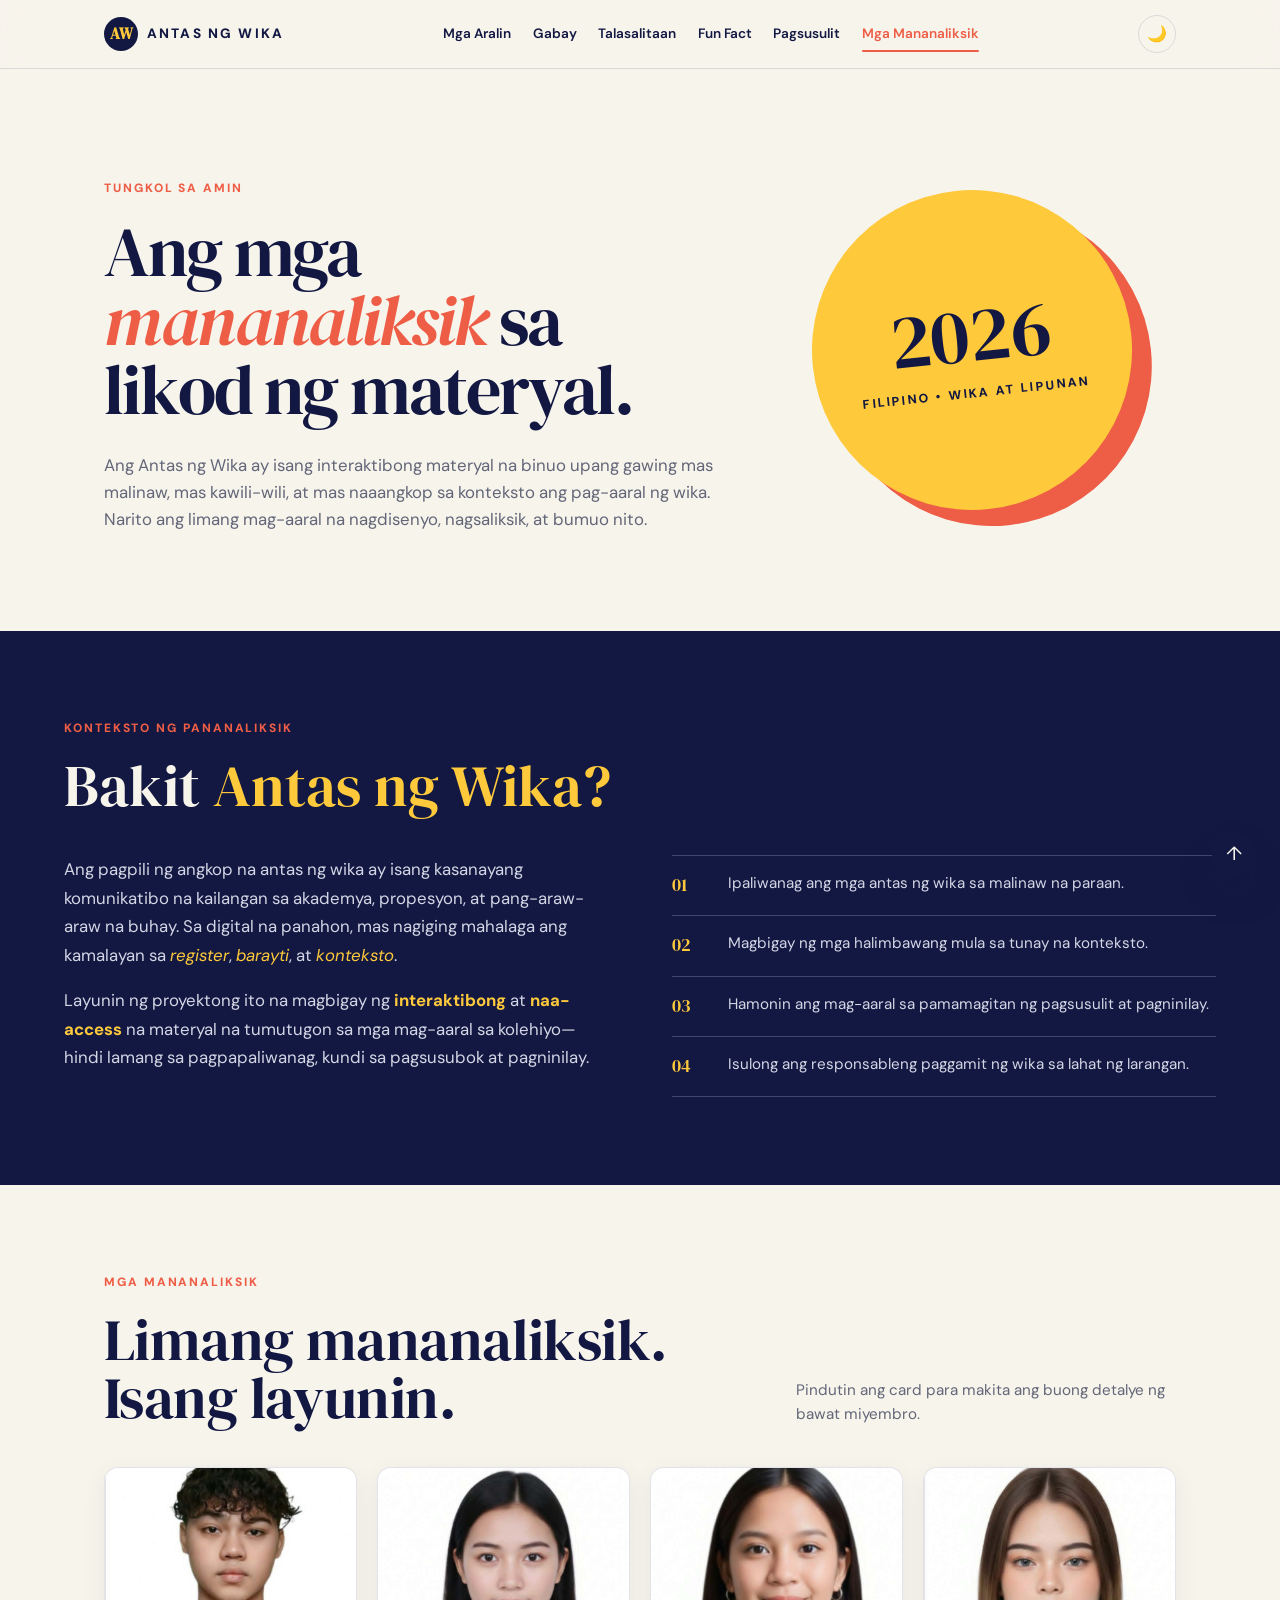
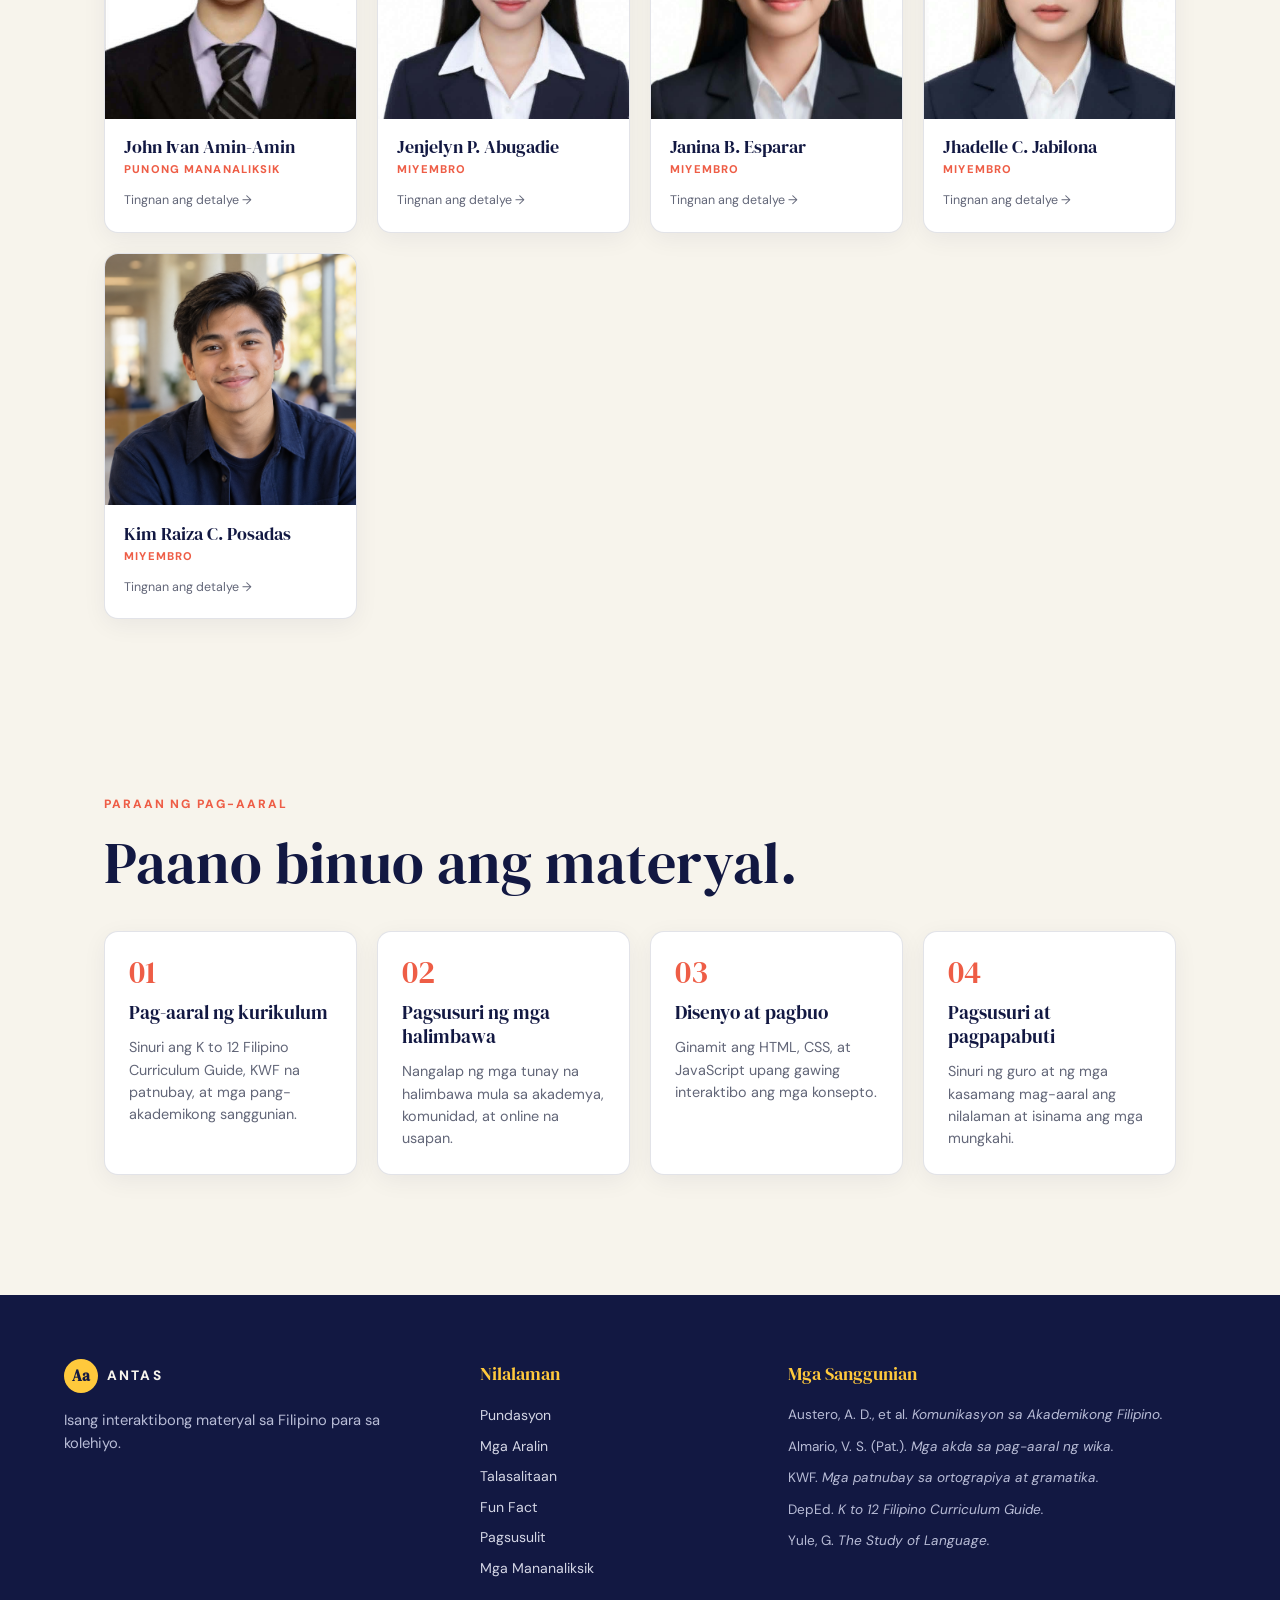
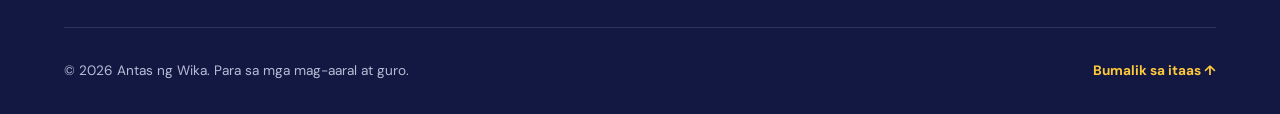
==== about.html @ 582d92bb "Final: all changes v3" ====
<!doctype html>
<html lang="fil">
<head>
  <meta charset="utf-8">
  <meta name="viewport" content="width=device-width,initial-scale=1">
  <meta name="description" content="Tungkol sa mga mananaliksik ng Antas ng Wika.">
  <meta name="theme-color" content="#121842">
  <title>Tungkol sa Amin — Antas ng Wika</title>
  <link rel="icon" type="image/svg+xml" href="data:image/svg+xml,%3Csvg xmlns='http://www.w3.org/2000/svg' viewBox='0 0 64 64'%3E%3Crect width='64' height='64' rx='15' fill='%23121842'/%3E%3Cpath d='M15 19h34v22H31l-10 8v-8h-6z' fill='%23ffc93c'/%3E%3C/svg%3E">
  <link rel="preconnect" href="https://fonts.googleapis.com">
  <link rel="preconnect" href="https://fonts.gstatic.com" crossorigin>
  <link href="https://fonts.googleapis.com/css2?family=DM+Sans:wght@400;500;600;700&family=DM+Serif+Display&display=swap" rel="stylesheet">
  <meta name="viewport" content="width=device-width, initial-scale=1, maximum-scale=5, user-scalable=yes">
  <link rel="stylesheet" href="styles.css">
</head>
<body>
  <a class="skip-link" href="#about-hero">Lumaktaw sa nilalaman</a>
  <div class="reading-progress" aria-hidden="true"><span id="readingBar"></span></div>

  <header class="nav-wrap" id="navWrap">
    <nav class="nav" aria-label="Pangunahing nabigasyon">
      <a class="brand" href="index.html"><span class="brand-mark">AW</span><span>ANTAS NG WIKA</span></a>
      <div class="nav-links" id="navLinks">
        <a href="index.html#aralin">Mga Aralin</a>
        <a href="index.html#gabay">Gabay</a>
        <a href="index.html#talasalitaan">Talasalitaan</a>
        <a href="index.html#funfact">Fun Fact</a>
        <a href="index.html#pagsusulit">Pagsusulit</a>
        <a href="about.html" class="active" aria-current="page">Mga Mananaliksik</a>
      </div>
      <div class="nav-tools">
        <button class="icon-btn" id="themeToggle" aria-label="Palitan ang tema" title="Palitan ang tema">
          <span class="theme-icon">🌙</span>
        </button>
        <button class="menu" id="menuBtn" aria-label="Buksan ang menu" aria-expanded="false">☰</button>
      </div>
    </nav>
  </header>

  <main id="main">
    <section id="about-hero" class="about-hero section-pad">
      <div class="about-hero-copy">
        <p class="eyebrow">TUNGKOL SA AMIN</p>
        <h1>Ang mga <em>mananaliksik</em> sa likod ng materyal.</h1>
        <p class="lede">Ang Antas ng Wika ay isang interaktibong materyal na binuo upang gawing mas malinaw, mas kawili-wili, at mas naaangkop sa konteksto ang pag-aaral ng wika. Narito ang limang mag-aaral na nagdisenyo, nagsaliksik, at bumuo nito.</p>
      </div>
      <div class="about-hero-art" aria-hidden="true">
        <div class="about-badge">
          <span class="about-badge-no">2026</span>
          <span class="about-badge-label">Filipino • Wika at Lipunan</span>
        </div>
      </div>
    </section>

    <section class="about-context section-pad">
      <div class="section-kicker">KONTEKSTO NG PANANALIKSIK</div>
      <h2>Bakit <span>Antas ng Wika?</span></h2>
      <div class="about-context-grid">
        <div>
          <p>Ang pagpili ng angkop na antas ng wika ay isang kasanayang komunikatibo na kailangan sa akademya, propesyon, at pang-araw-araw na buhay. Sa digital na panahon, mas nagiging mahalaga ang kamalayan sa <em>register</em>, <em>barayti</em>, at <em>konteksto</em>.</p>
          <p>Layunin ng proyektong ito na magbigay ng <strong>interaktibong</strong> at <strong>naa-access</strong> na materyal na tumutugon sa mga mag-aaral sa kolehiyo—hindi lamang sa pagpapaliwanag, kundi sa pagsusubok at pagninilay.</p>
        </div>
        <ul class="about-goals">
          <li><b>01</b><span>Ipaliwanag ang mga antas ng wika sa malinaw na paraan.</span></li>
          <li><b>02</b><span>Magbigay ng mga halimbawang mula sa tunay na konteksto.</span></li>
          <li><b>03</b><span>Hamonin ang mag-aaral sa pamamagitan ng pagsusulit at pagninilay.</span></li>
          <li><b>04</b><span>Isulong ang responsableng paggamit ng wika sa lahat ng larangan.</span></li>
        </ul>
      </div>
    </section>

    <section class="researchers section-pad">
        <div class="section-head">
            <div>
            <div class="section-kicker">Mga mananaliksik</div>
            <h2>Limang mananaliksik. Isang layunin.</h2>
            </div>
            <p>Pindutin ang card para makita ang buong detalye ng bawat miyembro.</p>
        </div>

        <div class="researcher-grid" id="researcherGrid">
            <!-- 1 Jhon Ivan -->
            <button class="researcher-card" data-member="m1" style="--av:#ffc93c">
            <span class="researcher-photo"><img src="assets/Ivan.jpeg" alt="Litrato ni John Ivan Amin-Amin" loading="lazy"></span>
            <span class="researcher-info">
                <strong>John Ivan Amin-Amin</strong>
                <em>Punong Mananaliksik</em>
                <span class="researcher-hint">Tingnan ang detalye →</span>
            </span>
            </button>

            <!-- 2 Jenjelyn -->
            <button class="researcher-card" data-member="m2" style="--av:#51c7b8">
            <span class="researcher-photo"><img src="assets/Abugadie.jpeg" alt="Litrato ni Jenjelyn P. Abugadie" loading="lazy"></span>
            <span class="researcher-info">
                <strong>Jenjelyn P. Abugadie</strong>
                <em>Miyembro</em>
                <span class="researcher-hint">Tingnan ang detalye →</span>
            </span>
            </button>

            <!-- 3 Janina -->
            <button class="researcher-card" data-member="m3" style="--av:#ee5d46">
            <span class="researcher-photo"><img src="assets/Esparar.jpeg" alt="Litrato ni Janina B. Esparar" loading="lazy"></span>
            <span class="researcher-info">
                <strong>Janina B. Esparar</strong>
                <em>Miyembro</em>
                <span class="researcher-hint">Tingnan ang detalye →</span>
            </span>
            </button>

            <!-- 4 Jhadelle -->
            <button class="researcher-card" data-member="m4" style="--av:#3678e5">
            <span class="researcher-photo"><img src="assets/Jabilona.jpeg" alt="Litrato ni Jhadelle C. Jabilona" loading="lazy"></span>
            <span class="researcher-info">
                <strong>Jhadelle C. Jabilona</strong>
                <em>Miyembro</em>
                <span class="researcher-hint">Tingnan ang detalye →</span>
            </span>
            </button>

            <!-- 5 Kim Raiza -->
            <button class="researcher-card" data-member="m5" style="--av:#8b5cf6">
            <span class="researcher-photo"><img src="assets/picture.png" alt="Litrato ni Kim Raiza C. Posadas" loading="lazy"></span>
            <span class="researcher-info">
                <strong>Kim Raiza C. Posadas</strong>
                <em>Miyembro</em>
                <span class="researcher-hint">Tingnan ang detalye →</span>
            </span>
            </button>
        </div>
        </section>

    <section class="method section-pad">
      <div class="section-kicker">PARAAN NG PAG-AARAL</div>
      <h2>Paano binuo ang materyal.</h2>
      <div class="method-grid">
        <div class="method-card">
          <span class="method-no">01</span>
          <h3>Pag-aaral ng kurikulum</h3>
          <p>Sinuri ang K to 12 Filipino Curriculum Guide, KWF na patnubay, at mga pang-akademikong sanggunian.</p>
        </div>
        <div class="method-card">
          <span class="method-no">02</span>
          <h3>Pagsusuri ng mga halimbawa</h3>
          <p>Nangalap ng mga tunay na halimbawa mula sa akademya, komunidad, at online na usapan.</p>
        </div>
        <div class="method-card">
          <span class="method-no">03</span>
          <h3>Disenyo at pagbuo</h3>
          <p>Ginamit ang HTML, CSS, at JavaScript upang gawing interaktibo ang mga konsepto.</p>
        </div>
        <div class="method-card">
          <span class="method-no">04</span>
          <h3>Pagsusuri at pagpapabuti</h3>
          <p>Sinuri ng guro at ng mga kasamang mag-aaral ang nilalaman at isinama ang mga mungkahi.</p>
        </div>
      </div>
    </section>
  </main>

  <footer class="site-footer">
    <div class="footer-top">
      <div class="footer-brand">
        <a class="brand" href="index.html"><span class="brand-mark">Aa</span><span>ANTAS</span></a>
        <p>Isang interaktibong materyal sa Filipino para sa kolehiyo.</p>
      </div>
      <nav class="footer-nav" aria-label="Footer navigation">
        <div>
          <h4>Nilalaman</h4>
          <ul>
            <li><a href="index.html#gabay">Pundasyon</a></li>
            <li><a href="index.html#aralin">Mga Aralin</a></li>
            <li><a href="index.html#talasalitaan">Talasalitaan</a></li>
            <li><a href="index.html#funfact">Fun Fact</a></li>
            <li><a href="index.html#pagsusulit">Pagsusulit</a></li>
            <li><a href="about.html">Mga Mananaliksik</a></li>
          </ul>
        </div>
        <div>
          <h4>Mga Sanggunian</h4>
          <ul class="refs">
            <li>Austero, A. D., et al. <em>Komunikasyon sa Akademikong Filipino.</em></li>
            <li>Almario, V. S. (Pat.). <em>Mga akda sa pag-aaral ng wika.</em></li>
            <li>KWF. <em>Mga patnubay sa ortograpiya at gramatika.</em></li>
            <li>DepEd. <em>K to 12 Filipino Curriculum Guide.</em></li>
            <li>Yule, G. <em>The Study of Language.</em></li>
          </ul>
        </div>
      </nav>
    </div>
    <div class="footer-bottom">
      <p>© <span id="year"></span> Antas ng Wika. Para sa mga mag-aaral at guro.</p>
      <a href="#about-hero" class="back-top">Bumalik sa itaas ↑</a>
    </div>
  </footer>

  <button id="backTop" class="back-top-btn" aria-label="Bumalik sa itaas" title="Bumalik sa itaas" hidden>↑</button>

  <dialog id="memberDialog" aria-labelledby="memberName">
    <button class="dialog-close" aria-label="Isara">×</button>
    <div id="memberContent"></div>
  </dialog>

  <script src="script.js"></script>
</body>
</html>
---- styles.css ----
/* =========================================================
   ANTAS NG WIKA — Styles
   ========================================================= */

:root {
  --ink: #121842;
  --paper: #f7f4ec;
  --coral: #ee5d46;
  --yellow: #ffc93c;
  --teal: #51c7b8;
  --blue: #3678e5;
  --purple: #8b5cf6;
  --pink: #ec4899;
  --white: #fff;
  --muted: #626678;
  --card: #ffffff;
  --border: rgba(18, 24, 66, .12);
  --shadow: 0 6px 24px rgba(18, 24, 66, .06);
  --shadow-lg: 0 20px 40px rgba(18, 24, 66, .12);
  --radius: 14px;
  --radius-sm: 8px;
  --maxw: 1200px;
  --nav-h: 68px;
}

body.dark {
  --ink: #f7f4ec;
  --paper: #0f1230;
  --muted: #a8acc4;
  --card: #1a1f44;
  --border: rgba(247, 244, 236, .14);
  --shadow: 0 6px 24px rgba(0, 0, 0, .4);
  --shadow-lg: 0 20px 40px rgba(0, 0, 0, .5);
}
body.dark .nav-wrap { background: rgba(15, 18, 48, .85); }
body.dark .concept { background: #05072a; }
body.dark .quiz-section { background: #b9452e; }
body.dark .example { background: #232a5c; color: #f0f0f5; }
body.dark .scenario { background: #1c3a37; color: #7fded0; }
body.dark .answer.correct { background: #1c4a3a; border-color: #2e9c74; color: #b8f0d6; }
body.dark .answer.wrong { background: #4a1c1c; border-color: #b94040; color: #ffc9c9; }

* { box-sizing: border-box; }
html { scroll-behavior: smooth; scroll-padding-top: calc(var(--nav-h) + 20px); }
body {
  margin: 0;
  background: var(--paper);
  color: var(--ink);
  font-family: "DM Sans", system-ui, sans-serif;
  font-size: 16px;
  line-height: 1.6;
  transition: background .3s, color .3s;
  -webkit-font-smoothing: antialiased;
  overflow-x: hidden;
}
a { color: inherit; text-decoration: none; }
button { font: inherit; cursor: pointer; }
img { max-width: 100%; display: block; }

.skip-link {
  position: absolute; left: -9999px; top: 0;
  background: var(--ink); color: var(--paper);
  padding: .75rem 1rem; z-index: 200;
  border-radius: 0 0 8px 0;
}
.skip-link:focus { left: 0; }

.section-pad {
  padding: 5.5rem max(5vw, 1.25rem);
  max-width: var(--maxw);
  margin: 0 auto;
  width: 100%;
}

/* ============ READING PROGRESS ============ */
.reading-progress {
  position: fixed; top: 0; left: 0; right: 0;
  height: 3px; z-index: 100;
  background: transparent;
  pointer-events: none;
}
.reading-progress span {
  display: block; height: 100%; width: 0%;
  background: linear-gradient(90deg, var(--coral), var(--yellow), var(--teal));
  transition: width .1s linear;
}

/* ============ NAV ============ */
.nav-wrap {
  position: sticky; top: 0; z-index: 90;
  background: rgba(247, 244, 236, .92);
  backdrop-filter: blur(16px);
  -webkit-backdrop-filter: blur(16px);
  border-bottom: 1px solid var(--border);
  transition: transform .3s ease;
}
.nav-wrap.nav-hidden { transform: translateY(-100%); }
.nav {
  height: var(--nav-h); max-width: var(--maxw); margin: 0 auto;
  display: flex; align-items: center; justify-content: space-between;
  padding: 0 max(5vw, 1.25rem);
  gap: 1rem;
}
.brand {
  display: inline-flex; align-items: center; gap: .55rem;
  font-weight: 800; letter-spacing: .16em; font-size: .85rem;
  flex-shrink: 0;
}
.brand-mark {
  display: grid; place-items: center; width: 34px; height: 34px;
  background: var(--ink); color: var(--yellow); border-radius: 50%;
  font-family: "DM Serif Display", serif; letter-spacing: 0; font-size: .95rem;
}
.nav-links {
  display: flex; align-items: center; gap: 1.35rem;
  font-weight: 600; font-size: .85rem;
}
.nav-links a {
  position: relative; padding: .35rem 0;
  transition: color .2s;
}
.nav-links a:hover { color: var(--coral); }
.nav-links a.active { color: var(--coral); }
.nav-links a.active::after {
  content: ""; position: absolute; left: 0; right: 0; bottom: -2px;
  height: 2px; background: var(--coral); border-radius: 2px;
}
.nav-tools { display: flex; align-items: center; gap: .5rem; flex-shrink: 0; }
.icon-btn {
  border: 1px solid var(--border); background: transparent; color: var(--ink);
  width: 38px; height: 38px; border-radius: 50%;
  display: grid; place-items: center; font-size: 1rem;
  transition: background .2s, color .2s, transform .2s;
}
.icon-btn:hover { background: var(--ink); color: var(--paper); transform: scale(1.05); }
.menu {
  display: none; border: 0; background: none;
  font-size: 1.4rem; color: var(--ink); padding: .3rem;
}

/* ============ HERO ============ */
.hero {
  min-height: calc(100vh - var(--nav-h));
  display: grid;
  grid-template-columns: minmax(0, 1.05fr) minmax(0, .95fr);
  align-items: center;
  gap: 4vw;
  overflow: hidden;
}
.hero-copy { max-width: 640px; }
.eyebrow, .section-kicker {
  font-size: .75rem; letter-spacing: .16em; font-weight: 800;
  color: var(--coral); margin-bottom: 1.2rem;
  text-transform: uppercase;
}
.hero h1, .concept h2, .section-head h2, .compare h2,
.quiz-intro h2, .glossary h2, .funfact h2 {
  font-family: "DM Serif Display", serif;
  font-weight: 400; line-height: 1; margin: 0;
  letter-spacing: -.01em;
}
.hero h1 { font-size: clamp(2.4rem, 5.5vw, 5rem); letter-spacing: -.035em; line-height: 1.02; }
.hero h1 em { color: var(--coral); font-weight: 400; font-style: italic; }
.lede {
  max-width: 560px; font-size: 1.05rem;
  color: var(--muted); margin: 1.75rem 0;
}
.hero-actions {
  display: flex; align-items: center; gap: 1.5rem;
  flex-wrap: wrap;
}
.button {
  border: 0; border-radius: 100px;
  padding: .9rem 1.25rem;
  font-weight: 700; font-size: .95rem;
  display: inline-flex; align-items: center; gap: .75rem;
  transition: background .2s, color .2s, transform .2s;
  white-space: nowrap;
}
.button.primary { background: var(--ink); color: var(--paper); }
.button.primary:hover { background: var(--coral); color: #fff; }
.button.ghost {
  background: transparent; color: var(--ink);
  border: 1.5px solid var(--ink);
}
.button.ghost:hover { background: var(--ink); color: var(--paper); }
.text-link {
  font-weight: 700; font-size: .95rem;
  border-bottom: 1px solid transparent;
  transition: border-color .2s, color .2s;
}
.text-link:hover { color: var(--coral); border-bottom-color: var(--coral); }
.text-link.small { font-size: .85rem; }
.hero-meta {
  display: flex; gap: 1.75rem; margin-top: 2rem;
  color: var(--muted); font-size: .85rem; flex-wrap: wrap;
}
.hero-meta b { color: var(--ink); font-family: "DM Serif Display", serif; font-size: 1.1rem; margin-right: .3rem; }

.hero-art { min-height: 480px; position: relative; }
.sun {
  position: absolute; inset: 15% 10% 10% 15%;
  background: var(--yellow); border-radius: 50%;
  display: grid; place-content: center; text-align: center;
  font-family: "DM Serif Display", serif;
  font-size: clamp(1.8rem, 4.5vw, 4.5rem);
  transform: rotate(-7deg);
  box-shadow: 26px 26px 0 var(--coral);
  line-height: .85;
  color: #121842;
}
.sun span {
  font-family: "DM Sans", sans-serif;
  font-size: .7rem; text-transform: uppercase;
  letter-spacing: .18em; margin-top: 1rem;
  color: #121842;
}
.orbit {
  position: absolute; z-index: 2;
  background: #fff; color: #121842;
  border: 2px solid #121842; border-radius: 100px;
  padding: .85rem 1.2rem;
  font-weight: 700; font-size: .85rem;
  box-shadow: 6px 6px 0 #121842;
  white-space: nowrap;
}
.orbit-one { right: 3%; top: 5%; transform: rotate(8deg); }
.orbit-two { left: 1%; bottom: 8%; transform: rotate(-8deg); background: var(--teal); }
.orbit-three { right: 0; bottom: 22%; }

/* ============ CONCEPT ============ */
.concept {
  background: var(--ink); color: var(--paper);
  max-width: none;
  padding-left: max(5vw, 1.25rem);
  padding-right: max(5vw, 1.25rem);
}
.concept .section-kicker { color: var(--coral); }
.concept-grid {
  display: grid;
  grid-template-columns: minmax(0, 1fr) minmax(0, 1fr);
  gap: 5vw;
  align-items: start;
}
.concept h2 { font-size: clamp(2.2rem, 4.5vw, 4.6rem); }
.concept h2 span { color: var(--yellow); }
.concept-grid > div > p {
  font-size: 1.05rem; color: #d4d6e5;
  margin-top: 0; margin-bottom: 2rem;
}
.context-strip {
  display: grid; grid-template-columns: repeat(4, 1fr);
  border-top: 1px solid #40466c; border-bottom: 1px solid #40466c;
}
.context-strip span {
  padding: 1rem .6rem;
  border-right: 1px solid #40466c;
  font-size: .85rem;
  display: flex; flex-direction: column; gap: .25rem;
}
.context-strip span:last-child { border-right: 0; }
.context-strip b { color: var(--yellow); font-size: .7rem; font-weight: 800; }

/* ============ SECTION HEAD ============ */
.section-head {
  display: flex;
  justify-content: space-between;
  align-items: flex-end;
  gap: 2.5rem;
  margin-bottom: 2.5rem;
  flex-wrap: wrap;
}
.section-head > div { max-width: 640px; }
.section-head h2, .compare h2, .glossary h2, .funfact h2 {
  font-size: clamp(2rem, 4.5vw, 4rem);
}
.section-head > p {
  max-width: 380px;
  color: var(--muted);
  margin: 0;
  font-size: .95rem;
}

/* ============ LESSONS ============ */
.lesson-grid {
  display: grid;
  grid-template-columns: repeat(auto-fit, minmax(200px, 1fr));
  gap: 1rem;
}
.lesson-grid-5 { grid-template-columns: repeat(auto-fit, minmax(200px, 1fr)); }
@media (min-width: 900px) {
  .lesson-grid-5 { grid-template-columns: repeat(3, 1fr); }
}
@media (min-width: 1200px) {
  .lesson-grid-5 { grid-template-columns: repeat(5, 1fr); }
}
.lesson-card {
  position: relative;
  aspect-ratio: 3 / 4;
  padding: 0; border: 0;
  overflow: hidden;
  text-align: left;
  color: #fff; background: var(--ink);
  cursor: pointer;
  border-radius: var(--radius);
  isolation: isolate;
  transition: transform .3s, box-shadow .3s;
}
.lesson-card:hover { transform: translateY(-4px); box-shadow: var(--shadow-lg); }
.lesson-card img {
  position: absolute; inset: 0;
  width: 100%; height: 100%;
  object-fit: cover;
  transition: transform .6s ease;
  z-index: 0;
}
.lesson-card::after {
  content: ""; position: absolute; inset: 0; z-index: 1;
  background: linear-gradient(to top, rgba(7,11,36,.94) 0%, rgba(7,11,36,.55) 45%, rgba(7,11,36,.15) 70%);
}
.lesson-card:hover img { transform: scale(1.05); }
.lesson-card:focus-visible {
  outline: 4px solid var(--accent);
  outline-offset: 3px;
}
.lesson-no, .open-icon, .lesson-copy { position: absolute; z-index: 2; }
.lesson-no {
  left: 1rem; top: 1rem;
  background: var(--accent); color: #121842;
  width: 36px; height: 36px;
  display: grid; place-items: center;
  border-radius: 50%;
  font-weight: 800; font-size: .85rem;
}
.open-icon {
  right: 1rem; top: 1rem;
  font-size: 1.4rem;
  transition: transform .3s;
}
.lesson-card:hover .open-icon { transform: translate(3px, -3px); }
.lesson-copy {
  left: 1rem; right: 1rem; bottom: 1rem;
  display: flex; flex-direction: column; gap: .3rem;
}
.lesson-copy small {
  color: var(--accent);
  letter-spacing: .15em; font-weight: 800;
  font-size: .65rem;
}
.lesson-copy strong {
  font-family: "DM Serif Display", serif;
  font-size: clamp(1.15rem, 1.6vw, 1.5rem);
  line-height: 1.1;
  font-weight: 400;
}
.lesson-copy > span { color: #dadddf; font-size: .8rem; line-height: 1.4; }

/* ============ TABLE ============ */
.compare .section-kicker { margin-bottom: 1rem; }
.compare h2 { max-width: 780px; margin-bottom: 2.5rem; }
.table-wrap {
  overflow-x: auto;
  border-radius: var(--radius-sm);
  background: var(--card);
  box-shadow: var(--shadow);
  -webkit-overflow-scrolling: touch;
}
table { width: 100%; border-collapse: collapse; min-width: 820px; }
th, td {
  text-align: left; padding: 1rem 1.15rem;
  border-bottom: 1px solid var(--border);
  vertical-align: top;
  font-size: .9rem;
}
th {
  font-size: .68rem; text-transform: uppercase;
  letter-spacing: .1em; color: var(--muted);
  background: rgba(18,24,66,.03);
  font-weight: 800;
}
body.dark th { background: rgba(255,255,255,.03); }
tr:last-child td { border-bottom: 0; }
td:first-child { font-weight: 700; white-space: nowrap; }
.dot {
  display: inline-block; width: 10px; height: 10px;
  border-radius: 50%; margin-right: .5rem;
  vertical-align: middle;
}
.yellow { background: var(--yellow); }
.gold   { background: #e4a629; }
.teal   { background: var(--teal); }
.coral  { background: var(--coral); }
.blue   { background: var(--blue); }
.purple { background: var(--purple); }
.pink   { background: var(--pink); }

/* =========================================================
   GLOSSARY — grid cards + modal
   ========================================================= */
.glossary-list {
  display: grid;
  grid-template-columns: repeat(auto-fill, minmax(220px, 1fr));
  gap: 1rem;
}
.glossary-card {
  background: var(--card);
  border: 1px solid var(--border);
  border-radius: var(--radius);
  padding: 1.2rem 1.3rem;
  box-shadow: var(--shadow);
  display: flex;
  flex-direction: column;
  gap: .35rem;
  text-align: left;
  cursor: pointer;
  transition: transform .25s, box-shadow .25s, border-color .25s;
  width: 100%;
  font: inherit;
  color: inherit;
  position: relative;
  overflow: hidden;
}
.glossary-card::before {
  content: "";
  position: absolute;
  left: 0; top: 0; bottom: 0;
  width: 4px;
  background: var(--coral);
}
.glossary-card:hover {
  transform: translateY(-3px);
  box-shadow: var(--shadow-lg);
  border-color: var(--coral);
}
.glossary-card:focus-visible {
  outline: 3px solid var(--coral);
  outline-offset: 3px;
}
.glossary-card-tag {
  font-size: .65rem;
  letter-spacing: .14em;
  font-weight: 800;
  color: var(--coral);
  text-transform: uppercase;
}
.glossary-card strong {
  font-family: "DM Serif Display", serif;
  font-weight: 400;
  font-size: 1.2rem;
  line-height: 1.15;
}
.glossary-card em {
  font-style: normal;
  font-size: .78rem;
  color: var(--muted);
  letter-spacing: .03em;
}
.glossary-card-hint {
  font-size: .78rem;
  color: var(--muted);
  margin-top: .5rem;
  transition: color .2s, transform .2s;
  display: inline-block;
}
.glossary-card:hover .glossary-card-hint {
  color: var(--coral);
  transform: translateX(4px);
}
.glossary-en {
  color: var(--muted);
  font-size: .95rem;
  margin: 0 0 1rem;
}

/* =========================================================
   CAROUSEL — FUN FACT
   ========================================================= */
.funfact { background: var(--paper); }
.funfact h2 { font-size: clamp(1.8rem, 4vw, 3.4rem); max-width: 780px; }
.funfact h2 span { color: var(--coral); }
.carousel {
  position: relative;
  margin-top: 1.5rem;
  overflow: hidden;
  border-radius: var(--radius);
}
.carousel:focus-visible {
  outline: 3px solid var(--coral);
  outline-offset: 8px;
  border-radius: var(--radius);
}
.carousel-track {
  display: flex;
  transition: transform .45s cubic-bezier(.4, 0, .2, 1);
  will-change: transform;
}
.carousel-slide {
  flex: 0 0 100%;
  min-width: 100%;
  background: var(--card);
  border: 1px solid var(--border);
  border-radius: var(--radius);
  padding: clamp(1.5rem, 4vw, 2.5rem);
  box-shadow: var(--shadow);
  display: flex;
  flex-direction: column;
  gap: .75rem;
  min-height: 260px;
  justify-content: flex-start;
}
.carousel-slide .funfact-no {
  font-family: "DM Serif Display", serif;
  font-size: 1.8rem;
  color: var(--coral);
  line-height: 1;
}
.carousel-slide h3 {
  font-family: "DM Serif Display", serif;
  font-weight: 400;
  font-size: clamp(1.15rem, 2.2vw, 1.6rem);
  line-height: 1.3;
  margin: 0;
  max-width: 780px;
}
.carousel-slide p {
  margin: 0;
  color: var(--muted);
  font-size: .98rem;
  line-height: 1.7;
  max-width: 780px;
}
.carousel-btn {
  position: absolute;
  top: 50%;
  transform: translateY(-50%);
  z-index: 3;
  width: 44px; height: 44px;
  border-radius: 50%;
  border: 1px solid var(--border);
  background: var(--card);
  color: var(--ink);
  font-size: 1.6rem;
  line-height: 1;
  display: grid; place-items: center;
  cursor: pointer;
  box-shadow: var(--shadow);
  transition: background .2s, color .2s, transform .2s, border-color .2s;
}
.carousel-btn:hover:not(:disabled) {
  background: var(--ink);
  color: var(--paper);
  border-color: var(--ink);
  transform: translateY(-50%) scale(1.06);
}
.carousel-btn:disabled { opacity: .35; cursor: not-allowed; }
.carousel-btn:focus-visible {
  outline: 3px solid var(--coral);
  outline-offset: 3px;
}
.carousel-prev { left: -8px; }
.carousel-next { right: -8px; }
.carousel-dots {
  display: flex;
  justify-content: center;
  gap: .5rem;
  margin-top: 1.5rem;
  flex-wrap: wrap;
}
.carousel-dot {
  width: 10px; height: 10px;
  border-radius: 50%;
  border: 0;
  background: var(--border);
  cursor: pointer;
  padding: 0;
  transition: background .2s, transform .2s;
}
.carousel-dot:hover { background: var(--muted); }
.carousel-dot.active {
  background: var(--coral);
  transform: scale(1.35);
}
.carousel-dot:focus-visible {
  outline: 3px solid var(--coral);
  outline-offset: 3px;
}
.funfact-bonus {
  margin-top: 2rem;
  background: var(--ink);
  color: var(--paper);
  padding: clamp(1.5rem, 4vw, 2.5rem);
  border-radius: var(--radius);
  box-shadow: 12px 12px 0 var(--coral);
}
body.dark .funfact-bonus { background: #05072a; }
.funfact-bonus-tag {
  display: inline-block;
  font-size: .72rem;
  letter-spacing: .14em;
  font-weight: 800;
  color: var(--yellow);
  text-transform: uppercase;
  margin-bottom: .75rem;
}
.funfact-bonus p {
  margin: 0;
  color: #d4d6e5;
  font-size: 1rem;
  line-height: 1.7;
}

/* ============ QUIZ ============ */
.quiz-section {
  background: var(--coral);
  color: #121842;
  max-width: none;
  display: grid;
  grid-template-columns: minmax(0, .85fr) minmax(0, 1.15fr);
  gap: 4vw;
  align-items: start;
  padding-left: max(5vw, 1.25rem);
  padding-right: max(5vw, 1.25rem);
}
.quiz-intro { max-width: 480px; }
.section-kicker.light { color: #121842; }
.quiz-intro h2 { font-size: clamp(1.8rem, 4vw, 3.6rem); line-height: 1; }
.quiz-intro > p { font-size: 1rem; max-width: 440px; margin: 1.25rem 0; }
.score-badge {
  display: flex; align-items: center; gap: .9rem;
  margin-top: 1.75rem;
}
.score-badge strong {
  font-family: "DM Serif Display", serif;
  font-size: 3.8rem; line-height: 1;
  color: #121842;
}
.score-badge span { font-weight: 700; line-height: 1.2; font-size: .9rem; }
.saved-score {
  display: inline-block;
  font-size: .78rem; font-weight: 700;
  background: rgba(18,24,66,.14);
  padding: .35rem .8rem;
  border-radius: 100px;
  margin-top: .75rem;
}
.switch {
  display: inline-flex; align-items: center; gap: .65rem;
  cursor: pointer; font-weight: 600;
  font-size: .88rem;
  margin-top: 1.25rem;
}
.switch input { position: absolute; opacity: 0; pointer-events: none; }
.switch .slider {
  width: 40px; height: 22px;
  background: rgba(18,24,66,.25);
  border-radius: 100px;
  position: relative;
  transition: background .3s;
  flex-shrink: 0;
}
.switch .slider::after {
  content: "";
  position: absolute;
  width: 16px; height: 16px;
  background: #fff; border-radius: 50%;
  top: 3px; left: 3px;
  transition: transform .3s;
}
.switch input:checked + .slider { background: #121842; }
.switch input:checked + .slider::after { transform: translateX(18px); }
.kbd-hint {
  font-size: .78rem; color: rgba(18,24,66,.75);
  margin-top: .9rem; line-height: 1.7;
}
kbd {
  display: inline-block;
  background: #fff; color: #121842;
  border: 1px solid rgba(18,24,66,.2);
  border-bottom-width: 2px;
  border-radius: 5px;
  padding: 0 .35rem;
  font-family: inherit;
  font-size: .74rem;
  margin: 0 1px;
  min-width: 1.3rem;
  text-align: center;
}
.quiz-card {
  background: var(--card);
  color: var(--ink);
  padding: clamp(1.4rem, 3vw, 2.4rem);
  border-radius: var(--radius);
  box-shadow: 12px 12px 0 #121842;
}
.quiz-top {
  display: flex; align-items: center; gap: .9rem;
  font-size: .74rem; font-weight: 800;
  text-transform: uppercase; letter-spacing: .08em;
}
.quiz-top > span:first-child { white-space: nowrap; }
.progress {
  height: 6px;
  background: rgba(18,24,66,.1);
  flex: 1; border-radius: 100px;
  overflow: hidden; min-width: 60px;
}
body.dark .progress { background: rgba(255,255,255,.15); }
.progress i {
  display: block; height: 100%;
  width: 5%; background: var(--teal);
  border-radius: 100px;
  transition: width .4s ease;
}
.timer {
  font-variant-numeric: tabular-nums;
  font-weight: 800; color: var(--ink);
}
.timer.warn { color: var(--coral); animation: pulse .8s infinite alternate; }
@keyframes pulse { from { opacity: 1; } to { opacity: .4; } }
.scenario {
  display: inline-block;
  background: #eaf7f5; color: #176d63;
  border-radius: 6px;
  padding: .35rem .7rem;
  font-size: .78rem; font-weight: 600;
  margin: 1.25rem 0 .4rem;
}
.quiz-card h3 {
  font-family: "DM Serif Display", serif;
  font-weight: 400;
  font-size: clamp(1.2rem, 2vw, 1.7rem);
  line-height: 1.25;
  margin: .4rem 0 1.5rem;
}
.answers { display: grid; gap: .6rem; }
.answer {
  display: flex; gap: .9rem;
  align-items: flex-start; text-align: left;
  border: 1.5px solid var(--border);
  background: var(--card);
  color: var(--ink);
  padding: .85rem 1rem;
  border-radius: var(--radius-sm);
  transition: border-color .2s, transform .2s, background .2s;
  width: 100%;
  font-size: .93rem;
  line-height: 1.5;
}
.answer:hover:not(:disabled) {
  border-color: var(--ink);
  transform: translateX(3px);
}
.answer .key {
  width: 26px; height: 26px;
  border: 1.5px solid currentColor;
  border-radius: 50%;
  display: grid; place-items: center;
  font-weight: 800; font-size: .8rem;
  flex: none;
}
.answer.correct { background: #daf4e8; border-color: #167a57; color: #0f4a34; }
.answer.wrong   { background: #ffe1dc; border-color: #ba3321; color: #7a1e10; }
.feedback {
  min-height: 2.5rem;
  margin-top: .75rem;
  font-size: .9rem;
  line-height: 1.55;
}
.feedback strong { color: var(--coral); }
.quiz-actions {
  display: flex; justify-content: flex-end;
  margin-top: 1rem;
}
.next:disabled { opacity: .35; cursor: not-allowed; }
.result { text-align: center; }
.result .eyebrow { color: var(--coral); }
.result-score {
  font-family: "DM Serif Display", serif;
  font-size: clamp(4.5rem, 9vw, 6.5rem);
  line-height: 1;
  color: var(--coral);
  margin: .5rem 0;
}
.result-score small { font-size: 1.6rem; color: var(--ink); margin-left: .25rem; }
.result p { color: var(--muted); max-width: 480px; margin: 0 auto; }
.result-actions {
  display: flex; gap: .9rem;
  justify-content: center;
  margin-top: 1.75rem;
  flex-wrap: wrap;
}

/* ============ FOOTER ============ */
.site-footer {
  background: var(--ink);
  color: var(--paper);
  padding: 4rem max(5vw, 1.25rem) 2rem;
  margin-top: 2rem;
}
body.dark .site-footer { background: #05072a; }
.footer-top {
  max-width: var(--maxw);
  margin: 0 auto;
  display: grid;
  grid-template-columns: minmax(0, 1fr) minmax(0, 2fr);
  gap: 3rem;
  padding-bottom: 3rem;
  border-bottom: 1px solid rgba(255,255,255,.12);
}
.footer-brand .brand { color: var(--paper); }
.footer-brand .brand-mark { background: var(--yellow); color: var(--ink); }
.footer-brand p {
  color: #b8bcd6;
  margin: 1rem 0 0;
  max-width: 340px;
  font-size: .92rem;
  line-height: 1.6;
}
.footer-nav {
  display: grid;
  grid-template-columns: 1fr 1.6fr;
  gap: 2.5rem;
}
.footer-nav h4 {
  font-family: "DM Serif Display", serif;
  font-weight: 400;
  font-size: 1.15rem;
  margin: 0 0 1rem;
  color: var(--yellow);
}
.footer-nav ul {
  list-style: none; padding: 0; margin: 0;
  display: grid; gap: .5rem;
  font-size: .88rem;
}
.footer-nav a { color: #d4d6e5; transition: color .2s; }
.footer-nav a:hover { color: var(--yellow); }
.footer-nav .refs { gap: .65rem; }
.footer-nav .refs li {
  color: #b8bcd6;
  font-size: .85rem;
  line-height: 1.55;
}
.footer-bottom {
  max-width: var(--maxw);
  margin: 2rem auto 0;
  display: flex;
  align-items: center;
  justify-content: space-between;
  gap: 1rem;
  flex-wrap: wrap;
  font-size: .85rem;
  color: #b8bcd6;
}
.footer-bottom p { margin: 0; }
.back-top { color: var(--yellow); font-weight: 700; transition: opacity .2s; }
.back-top:hover { opacity: .8; }
.back-top-btn {
  position: fixed;
  bottom: 1.5rem; right: 1.5rem;
  width: 44px; height: 44px;
  border-radius: 50%;
  border: 0;
  background: var(--ink); color: var(--paper);
  font-size: 1.2rem;
  display: grid; place-items: center;
  box-shadow: var(--shadow-lg);
  z-index: 80;
  transition: background .2s, transform .2s;
}
.back-top-btn:hover { background: var(--coral); transform: translateY(-3px); }

/* ============ DIALOG ============ */
dialog {
  width: min(720px, calc(100% - 2rem));
  max-height: 90vh;
  border: 0; padding: 0;
  background: var(--paper);
  color: var(--ink);
  border-radius: var(--radius);
  box-shadow: 16px 16px 0 var(--ink);
  overflow: auto;
}
dialog::backdrop {
  background: rgba(18, 24, 66, .75);
  backdrop-filter: blur(6px);
}
.dialog-close {
  position: absolute;
  top: 1rem; right: 1rem;
  z-index: 3;
  width: 40px; height: 40px;
  border-radius: 50%; border: 0;
  background: var(--ink);
  color: var(--paper);
  font-size: 1.4rem; line-height: 1;
  display: grid; place-items: center;
  transition: background .2s;
}
.dialog-close:hover { background: var(--coral); }
.dialog-inner { padding: clamp(1.5rem, 5vw, 3rem); }
.dialog-inner .tag {
  font-size: .7rem; letter-spacing: .15em;
  font-weight: 800; color: var(--coral);
  text-transform: uppercase;
}
.dialog-inner h2 {
  font-family: "DM Serif Display", serif;
  font-weight: 400;
  font-size: clamp(1.8rem, 4.5vw, 3.2rem);
  line-height: 1.05;
  margin: .6rem 0 1.25rem;
}
.dialog-inner h3 {
  font-family: "DM Serif Display", serif;
  font-weight: 400;
  font-size: 1.3rem;
  margin: 1.5rem 0 .75rem;
}
.dialog-inner p { line-height: 1.7; font-size: .98rem; }
.word-list {
  list-style: none; padding: 0; margin: 0;
  display: grid; gap: .6rem;
}
.word-list li {
  padding: .7rem .9rem;
  background: var(--card);
  border-left: 4px solid var(--yellow);
  border-radius: 0 var(--radius-sm) var(--radius-sm) 0;
  font-size: .92rem;
  line-height: 1.55;
}
.word-list b { color: var(--coral); }
.example {
  background: var(--card);
  color: var(--ink);
  border-left: 5px solid var(--yellow);
  padding: 1rem 1.1rem;
  margin: .9rem 0;
  border-radius: 0 var(--radius-sm) var(--radius-sm) 0;
  font-size: .95rem;
  line-height: 1.6;
  font-style: italic;
}

/* ============ REVEAL / CONFETTI ============ */
.reveal {
  opacity: 0;
  transform: translateY(20px);
  transition: opacity .7s ease, transform .7s ease;
}
.reveal.visible { opacity: 1; transform: none; }
.confetti {
  position: fixed; inset: 0;
  pointer-events: none; z-index: 200;
  overflow: hidden;
}
.confetti-piece {
  position: absolute; top: -20px;
  width: 10px; height: 14px;
  border-radius: 2px; opacity: .9;
  animation: fall linear forwards;
}
@keyframes fall {
  to { transform: translateY(110vh) rotate(720deg); opacity: .3; }
}

/* =========================================================
   ABOUT PAGE
   ========================================================= */
.about-hero {
  min-height: calc(70vh - var(--nav-h));
  display: grid;
  grid-template-columns: minmax(0, 1.2fr) minmax(0, .8fr);
  align-items: center;
  gap: 4vw;
}
.about-hero-copy { max-width: 720px; }
.about-hero h1 {
  font-family: "DM Serif Display", serif;
  font-weight: 400;
  font-size: clamp(2.4rem, 5.5vw, 5rem);
  line-height: .98;
  letter-spacing: -.03em;
  margin: 0;
}
.about-hero h1 em { color: var(--coral); font-style: italic; font-weight: 400; }
.about-hero .lede {
  max-width: 620px;
  font-size: 1.05rem;
  color: var(--muted);
  margin: 1.75rem 0 0;
}
.about-hero-art { display: grid; place-items: center; min-height: 320px; }
.about-badge {
  width: min(320px, 80%);
  aspect-ratio: 1 / 1;
  border-radius: 50%;
  background: var(--yellow);
  display: grid;
  place-content: center;
  text-align: center;
  gap: .75rem;
  box-shadow: 18px 18px 0 var(--coral);
  transform: rotate(-6deg);
  color: #121842;
  padding: 2rem;
}
.about-badge-no {
  font-family: "DM Serif Display", serif;
  font-size: clamp(3rem, 6vw, 5rem);
  line-height: 1;
}
.about-badge-label {
  font-size: .78rem;
  text-transform: uppercase;
  letter-spacing: .18em;
  font-weight: 800;
}
.about-context {
  background: var(--ink); color: var(--paper);
  max-width: none;
  padding-left: max(5vw, 1.25rem);
  padding-right: max(5vw, 1.25rem);
}
body.dark .about-context { background: #05072a; }
.about-context .section-kicker { color: var(--coral); }
.about-context h2 {
  font-family: "DM Serif Display", serif;
  font-weight: 400;
  font-size: clamp(2.2rem, 4.5vw, 4.4rem);
  line-height: 1;
  margin: 0 0 2.5rem;
}
.about-context h2 span { color: var(--yellow); }
.about-context-grid {
  display: grid;
  grid-template-columns: minmax(0, 1fr) minmax(0, 1fr);
  gap: 5vw;
  align-items: start;
}
.about-context-grid > div > p {
  font-size: 1.05rem; color: #d4d6e5;
  line-height: 1.7; margin-top: 0;
}
.about-context-grid > div > p + p { margin-top: 1rem; }
.about-context-grid em { color: var(--yellow); font-style: italic; }
.about-context-grid strong { color: var(--yellow); }
.about-goals {
  list-style: none; padding: 0; margin: 0;
  border-top: 1px solid #40466c;
}
.about-goals li {
  display: grid;
  grid-template-columns: 40px 1fr;
  gap: 1rem;
  padding: 1rem 0;
  border-bottom: 1px solid #40466c;
  align-items: start;
  color: #d4d6e5;
  font-size: .95rem;
  line-height: 1.55;
}
.about-goals li b {
  color: var(--yellow);
  font-family: "DM Serif Display", serif;
  font-size: 1.1rem;
  font-weight: 400;
}
.researchers { background: var(--paper); }
.researcher-grid {
  display: grid;
  grid-template-columns: repeat(auto-fit, minmax(220px, 1fr));
  gap: 1.25rem;
}
.researcher-card {
  background: var(--card);
  border: 1px solid var(--border);
  border-radius: var(--radius);
  padding: 0;
  box-shadow: var(--shadow);
  display: flex;
  flex-direction: column;
  text-align: left;
  cursor: pointer;
  transition: transform .3s ease, box-shadow .3s ease, border-color .3s;
  width: 100%;
  font: inherit;
  color: inherit;
  position: relative;
  overflow: hidden;
}
.researcher-card:hover {
  transform: translateY(-6px);
  box-shadow: var(--shadow-lg);
  border-color: var(--av, var(--teal));
}
.researcher-card:focus-visible {
  outline: 3px solid var(--av, var(--teal));
  outline-offset: 3px;
}
.researcher-photo {
  position: relative;
  display: block;
  aspect-ratio: 1 / 1;
  overflow: hidden;
  background: var(--av, var(--teal));
}
.researcher-photo img {
  width: 100%;
  height: 100%;
  object-fit: cover;
  display: block;
  transition: transform .6s ease;
}
.researcher-card:hover .researcher-photo img { transform: scale(1.08); }
.researcher-photo::after {
  content: "";
  position: absolute;
  left: 0; right: 0; bottom: 0;
  height: 5px;
  background: var(--av, var(--teal));
  transform: scaleX(0);
  transform-origin: left;
  transition: transform .4s ease;
}
.researcher-card:hover .researcher-photo::after { transform: scaleX(1); }
.researcher-info {
  display: flex;
  flex-direction: column;
  gap: .25rem;
  padding: 1.1rem 1.2rem 1.3rem;
  min-width: 0;
}
.researcher-info strong {
  font-family: "DM Serif Display", serif;
  font-weight: 400;
  font-size: 1.15rem;
  line-height: 1.15;
  color: var(--ink);
}
.researcher-info em {
  font-style: normal;
  font-size: .7rem;
  letter-spacing: .1em;
  font-weight: 800;
  color: var(--coral);
  text-transform: uppercase;
}
.researcher-hint {
  font-size: .78rem;
  color: var(--muted);
  margin-top: .5rem;
  transition: color .2s, transform .2s;
  display: inline-block;
}
.researcher-card:hover .researcher-hint {
  color: var(--av, var(--coral));
  transform: translateX(4px);
}
#memberDialog { width: min(680px, calc(100% - 2rem)); }
.member-dialog-inner { padding: 0; }
.member-photo-large {
  position: relative;
  width: 100%;
  aspect-ratio: 16 / 10;
  overflow: hidden;
  background: var(--av, var(--teal));
}
.member-photo-large img {
  width: 100%; height: 100%;
  object-fit: cover;
  display: block;
}
.member-photo-large::after {
  content: "";
  position: absolute;
  left: 0; right: 0; bottom: 0;
  height: 6px;
  background: var(--av, var(--teal));
}
.member-content-body { padding: clamp(1.5rem, 4vw, 2.5rem); }
.member-tag {
  display: inline-block;
  font-size: .72rem;
  letter-spacing: .14em;
  font-weight: 800;
  color: var(--coral);
  text-transform: uppercase;
}
.member-dialog-inner h2 {
  font-family: "DM Serif Display", serif;
  font-weight: 400;
  font-size: clamp(1.6rem, 3.6vw, 2.4rem);
  line-height: 1.1;
  margin: .5rem 0 1rem;
}
.member-bio {
  color: var(--muted);
  font-size: .98rem;
  line-height: 1.7;
  margin: 0 0 1.5rem;
}
.member-details {
  list-style: none; padding: 0; margin: 0;
  border-top: 1px solid var(--border);
}
.member-details li {
  display: grid;
  grid-template-columns: 130px 1fr;
  gap: 1rem;
  padding: .85rem 0;
  border-bottom: 1px solid var(--border);
  align-items: baseline;
}
.member-details li:last-child { border-bottom: 0; }
.member-details span {
  font-size: .72rem;
  font-weight: 800;
  letter-spacing: .08em;
  text-transform: uppercase;
  color: var(--muted);
}
.member-details strong {
  font-weight: 600;
  font-size: .95rem;
  word-break: break-word;
}
.method { background: var(--paper); }
.method h2 {
  font-family: "DM Serif Display", serif;
  font-weight: 400;
  font-size: clamp(2rem, 4.5vw, 3.8rem);
  line-height: 1;
  margin: 0 0 2.5rem;
}
.method-grid {
  display: grid;
  grid-template-columns: repeat(auto-fit, minmax(240px, 1fr));
  gap: 1.25rem;
}
.method-card {
  background: var(--card);
  border: 1px solid var(--border);
  border-radius: var(--radius);
  padding: 1.5rem;
  box-shadow: var(--shadow);
  display: flex;
  flex-direction: column;
  gap: .75rem;
}
.method-no {
  font-family: "DM Serif Display", serif;
  font-size: 2rem;
  color: var(--coral);
  line-height: 1;
}
.method-card h3 {
  font-family: "DM Serif Display", serif;
  font-weight: 400;
  font-size: 1.2rem;
  margin: 0;
  line-height: 1.25;
}
.method-card p {
  margin: 0;
  color: var(--muted);
  font-size: .9rem;
  line-height: 1.55;
}

/* ============ RESPONSIVE ============ */
@media (max-width: 1100px) {
  .nav-links { gap: 1rem; font-size: .8rem; }
}
@media (max-width: 960px) {
  :root { --nav-h: 64px; }
  .nav-links { display: none; }
  .nav-links.open {
    display: flex;
    position: absolute;
    top: var(--nav-h); left: 0; right: 0;
    background: var(--paper);
    padding: 1.25rem max(5vw, 1.25rem);
    flex-direction: column;
    align-items: flex-start;
    gap: 1rem;
    border-bottom: 1px solid var(--border);
    box-shadow: 0 20px 40px rgba(0,0,0,.08);
  }
  .menu { display: block; }
  .hero { grid-template-columns: 1fr; padding-top: 2rem; gap: 2.5rem; }
  .hero-art { min-height: 360px; }
  .concept-grid { grid-template-columns: 1fr; gap: 2.5rem; }
  .quiz-section { grid-template-columns: 1fr; gap: 2.5rem; }
  .section-head { flex-direction: column; align-items: flex-start; gap: .75rem; }
  .footer-top { grid-template-columns: 1fr; gap: 2rem; }
  .footer-nav { grid-template-columns: 1fr 1fr; gap: 1.5rem; }
  .about-hero { grid-template-columns: 1fr; gap: 2.5rem; padding-top: 2rem; }
  .about-hero-art { min-height: 260px; }
  .about-context-grid { grid-template-columns: 1fr; gap: 2.5rem; }
}
@media (max-width: 600px) {
  .section-pad { padding: 3.5rem 1.25rem; }
  .hero h1 { font-size: 2rem; }
  .hero-art { min-height: 300px; }
  .sun { inset: 18% 8% 12% 12%; box-shadow: 12px 12px 0 var(--coral); font-size: 1.7rem; }
  .orbit { font-size: .72rem; padding: .55rem .85rem; box-shadow: 4px 4px 0 #121842; }
  .orbit-one { right: 0; top: 2%; }
  .orbit-two { left: 0; bottom: 4%; }
  .orbit-three { right: 0; bottom: 28%; }
  .hero-actions { flex-direction: column; align-items: stretch; gap: .75rem; }
  .hero-actions .button { justify-content: center; }
  .context-strip { grid-template-columns: 1fr 1fr; }
  .context-strip span:nth-child(2) { border-right: 0; }
  .lesson-card { aspect-ratio: 4 / 5; }
  .quiz-card { box-shadow: 6px 6px 0 #121842; padding: 1.25rem; }
  .score-badge strong { font-size: 3rem; }
  .result-score { font-size: 4rem; }
  .result-actions { flex-direction: column; }
  .result-actions .button { justify-content: center; }
  .footer-nav { grid-template-columns: 1fr; }
  .footer-bottom { flex-direction: column; align-items: flex-start; }
  dialog { box-shadow: 8px 8px 0 var(--ink); }
  .back-top-btn { bottom: 1rem; right: 1rem; width: 40px; height: 40px; }
  .about-hero h1 { font-size: 2.2rem; }
  .about-badge { width: min(240px, 75%); box-shadow: 12px 12px 0 var(--coral); padding: 1.5rem; }
  .researcher-grid { grid-template-columns: 1fr; }
  .member-details li { grid-template-columns: 1fr; gap: .25rem; }
  .member-photo-large { aspect-ratio: 4 / 3; }
  .carousel-btn { width: 38px; height: 38px; font-size: 1.3rem; }
  .carousel-prev { left: -4px; }
  .carousel-next { right: -4px; }
  .carousel-slide { padding: 1.5rem 1.25rem; min-height: 280px; }
}

/* ============ PRINT ============ */
@media print {
  .nav-wrap, .quiz-section, .site-footer, .confetti,
  .icon-btn, .menu, .hero-art, .reading-progress,
  .back-top-btn, .about-hero-art,
  .carousel-btn, .carousel-dots { display: none !important; }
  body { background: #fff; color: #000; }
  .section-pad { padding: 1rem 0; max-width: 100%; }
  .lesson-card {
    aspect-ratio: auto; min-height: auto;
    color: #000; background: #fff;
    border: 1px solid #000;
    page-break-inside: avoid;
  }
  .lesson-card img { position: static; height: 160px; }
  .lesson-card::after { display: none; }
  .lesson-copy, .lesson-no, .open-icon {
    position: static; color: #000; margin: .25rem 0;
  }
  .lesson-copy small { color: #000; }
  a { color: #000; text-decoration: underline; }
  .glossary-card, .carousel-slide, .researcher-card, .method-card {
    box-shadow: none; border: 1px solid #ccc;
    page-break-inside: avoid;
  }
  .funfact-bonus { background: #fff; color: #000; box-shadow: none; }
  .funfact-bonus p { color: #333; }
  .about-context { background: #fff; color: #000; }
  .about-context-grid > div > p,
  .about-goals li { color: #333; }
  .about-context h2 span,
  .about-goals li b { color: #000; }
}

/* ============ REDUCED MOTION ============ */
@media (prefers-reduced-motion: reduce) {
  html { scroll-behavior: auto; }
  *, *::before, *::after {
    transition: none !important;
    animation: none !important;
  }
  .reveal { opacity: 1; transform: none; }
  .carousel-track { transition: none; }
}

/* ============ MEMBER MOTO + SOCIALS ============ */
.member-moto {
  margin: 1.25rem 0 1.5rem;
  padding: 1rem 1.2rem;
  background: var(--card);
  border-left: 5px solid var(--yellow);
  border-radius: 0 var(--radius-sm) var(--radius-sm) 0;
}
.member-moto-label {
  display: block;
  font-size: .68rem;
  letter-spacing: .14em;
  font-weight: 800;
  color: var(--coral);
  text-transform: uppercase;
  margin-bottom: .35rem;
}
.member-moto p {
  margin: 0;
  font-style: italic;
  font-size: .98rem;
  line-height: 1.6;
  color: var(--ink);
}
.member-socials {
  display: flex;
  gap: .75rem;
  flex-wrap: wrap;
  margin-top: .5rem;
}
.social-link {
  display: inline-flex;
  align-items: center;
  gap: .5rem;
  padding: .55rem 1rem;
  border-radius: 100px;
  font-weight: 700;
  font-size: .85rem;
  border: 1.5px solid var(--ink);
  color: var(--ink);
  transition: background .2s, color .2s, transform .2s;
}
.social-link:hover {
  background: var(--ink);
  color: var(--paper);
  transform: translateY(-2px);
}
.social-link.fb { border-color: #1877f2; color: #1877f2; }
.social-link.fb:hover { background: #1877f2; color: #fff; border-color: #1877f2; }
.social-link.ig { border-color: #e1306c; color: #e1306c; }
.social-link.ig:hover { background: #e1306c; color: #fff; border-color: #e1306c; }
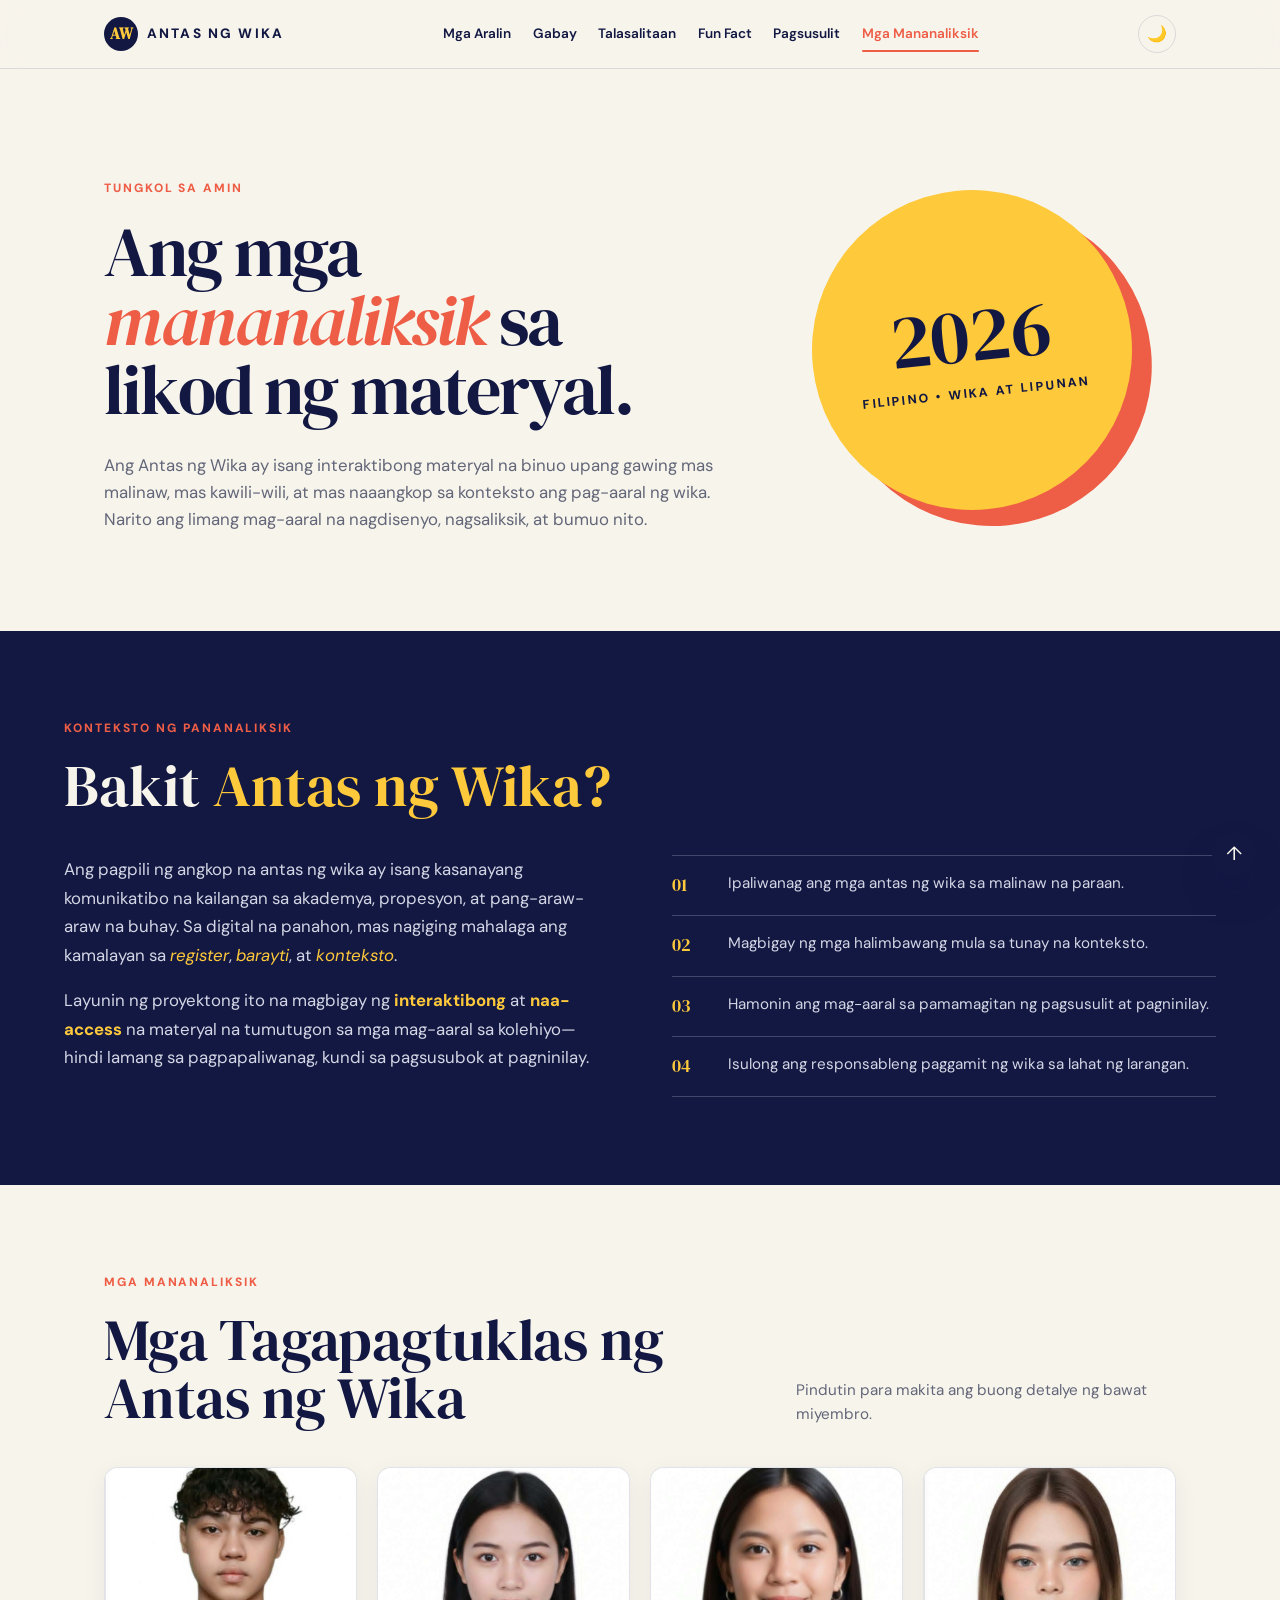
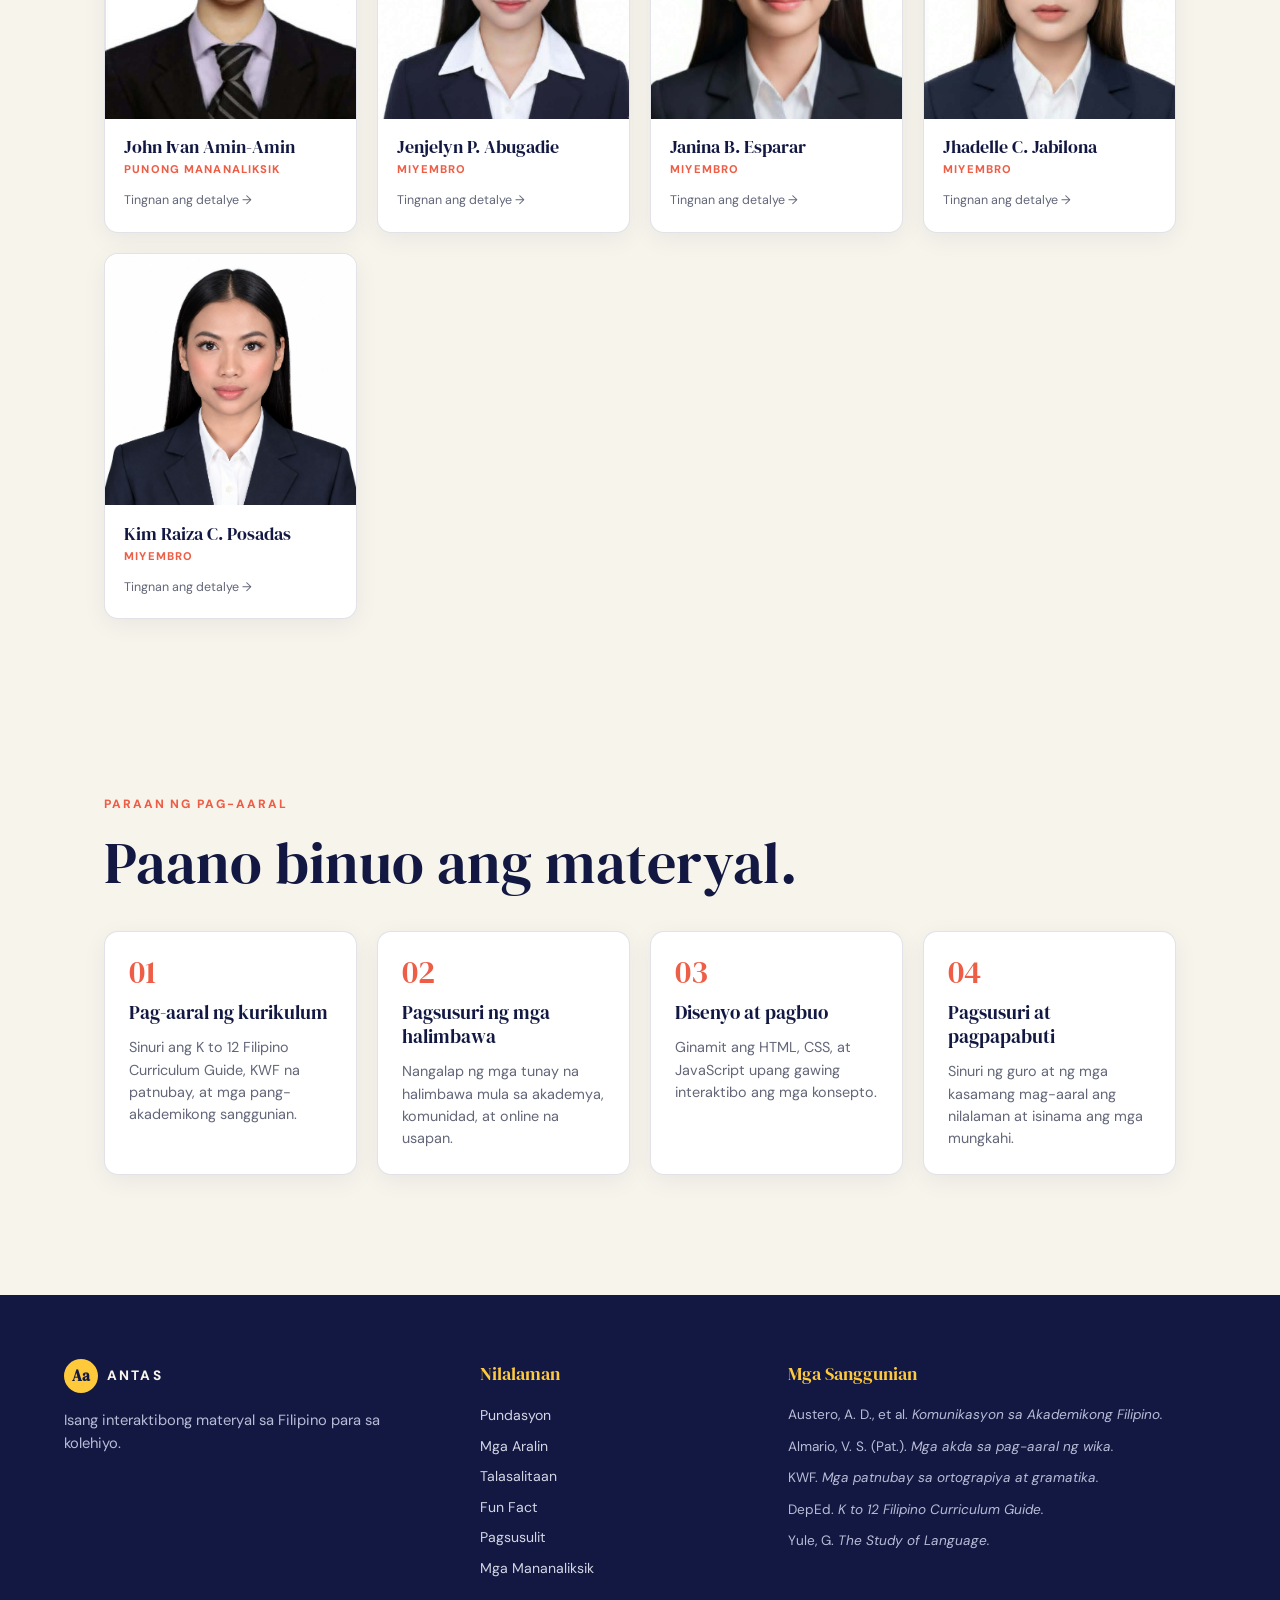
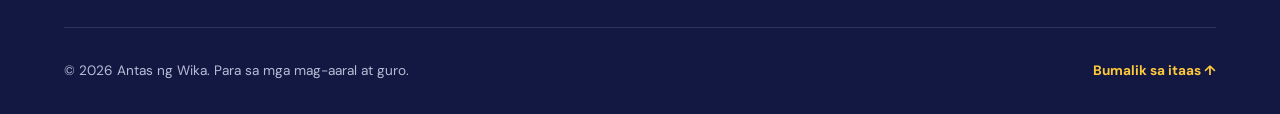
==== commit 69ca1b11: "Final: all changes v4" ====
--- a/about.html
+++ b/about.html
@@ -73,9 +73,9 @@
         <div class="section-head">
             <div>
             <div class="section-kicker">Mga mananaliksik</div>
-            <h2>Limang mananaliksik. Isang layunin.</h2>
+            <h2>Mga Tagapagtuklas ng Antas ng Wika</h2>
             </div>
-            <p>Pindutin ang card para makita ang buong detalye ng bawat miyembro.</p>
+            <p>Pindutin para makita ang buong detalye ng bawat miyembro.</p>
         </div>
 
         <div class="researcher-grid" id="researcherGrid">
@@ -121,7 +121,7 @@
 
             <!-- 5 Kim Raiza -->
             <button class="researcher-card" data-member="m5" style="--av:#8b5cf6">
-            <span class="researcher-photo"><img src="assets/picture.png" alt="Litrato ni Kim Raiza C. Posadas" loading="lazy"></span>
+            <span class="researcher-photo"><img src="assets/kim.jpeg" alt="Litrato ni Kim Raiza C. Posadas" loading="lazy"></span>
             <span class="researcher-info">
                 <strong>Kim Raiza C. Posadas</strong>
                 <em>Miyembro</em>
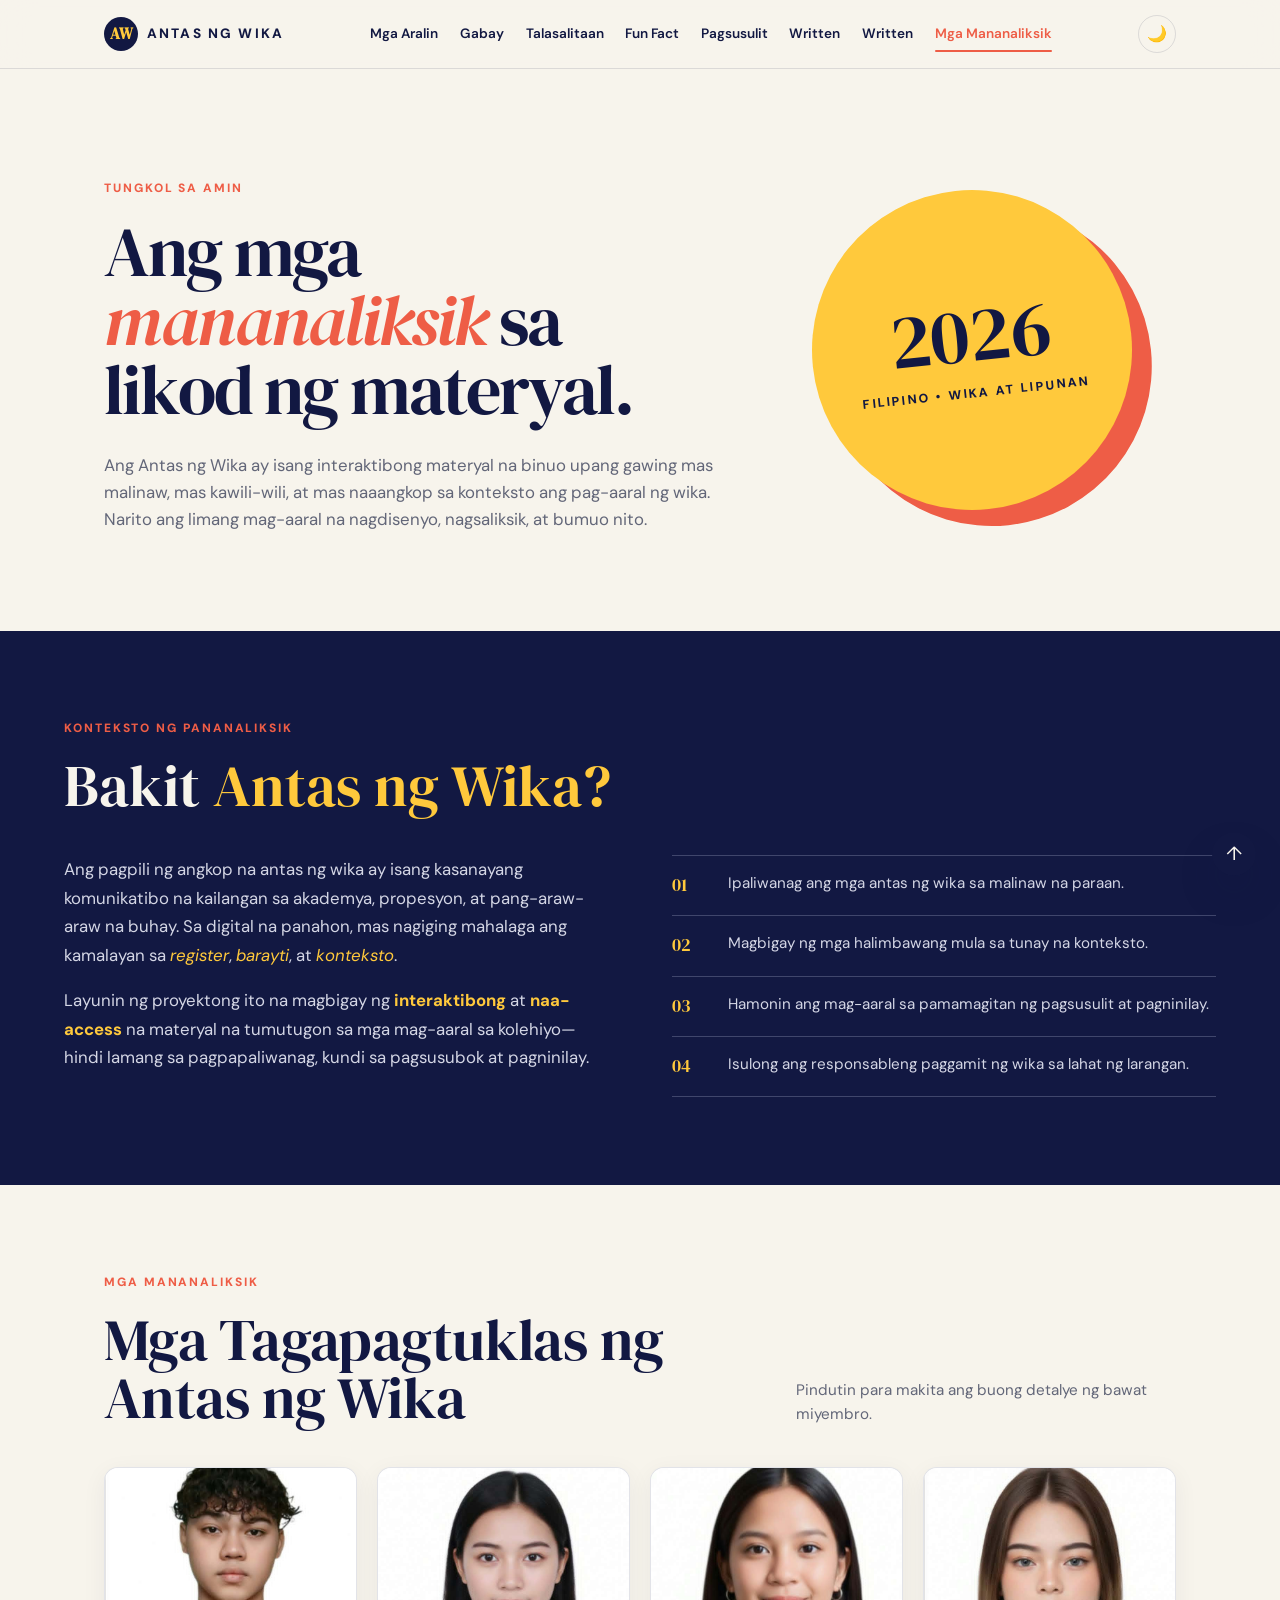
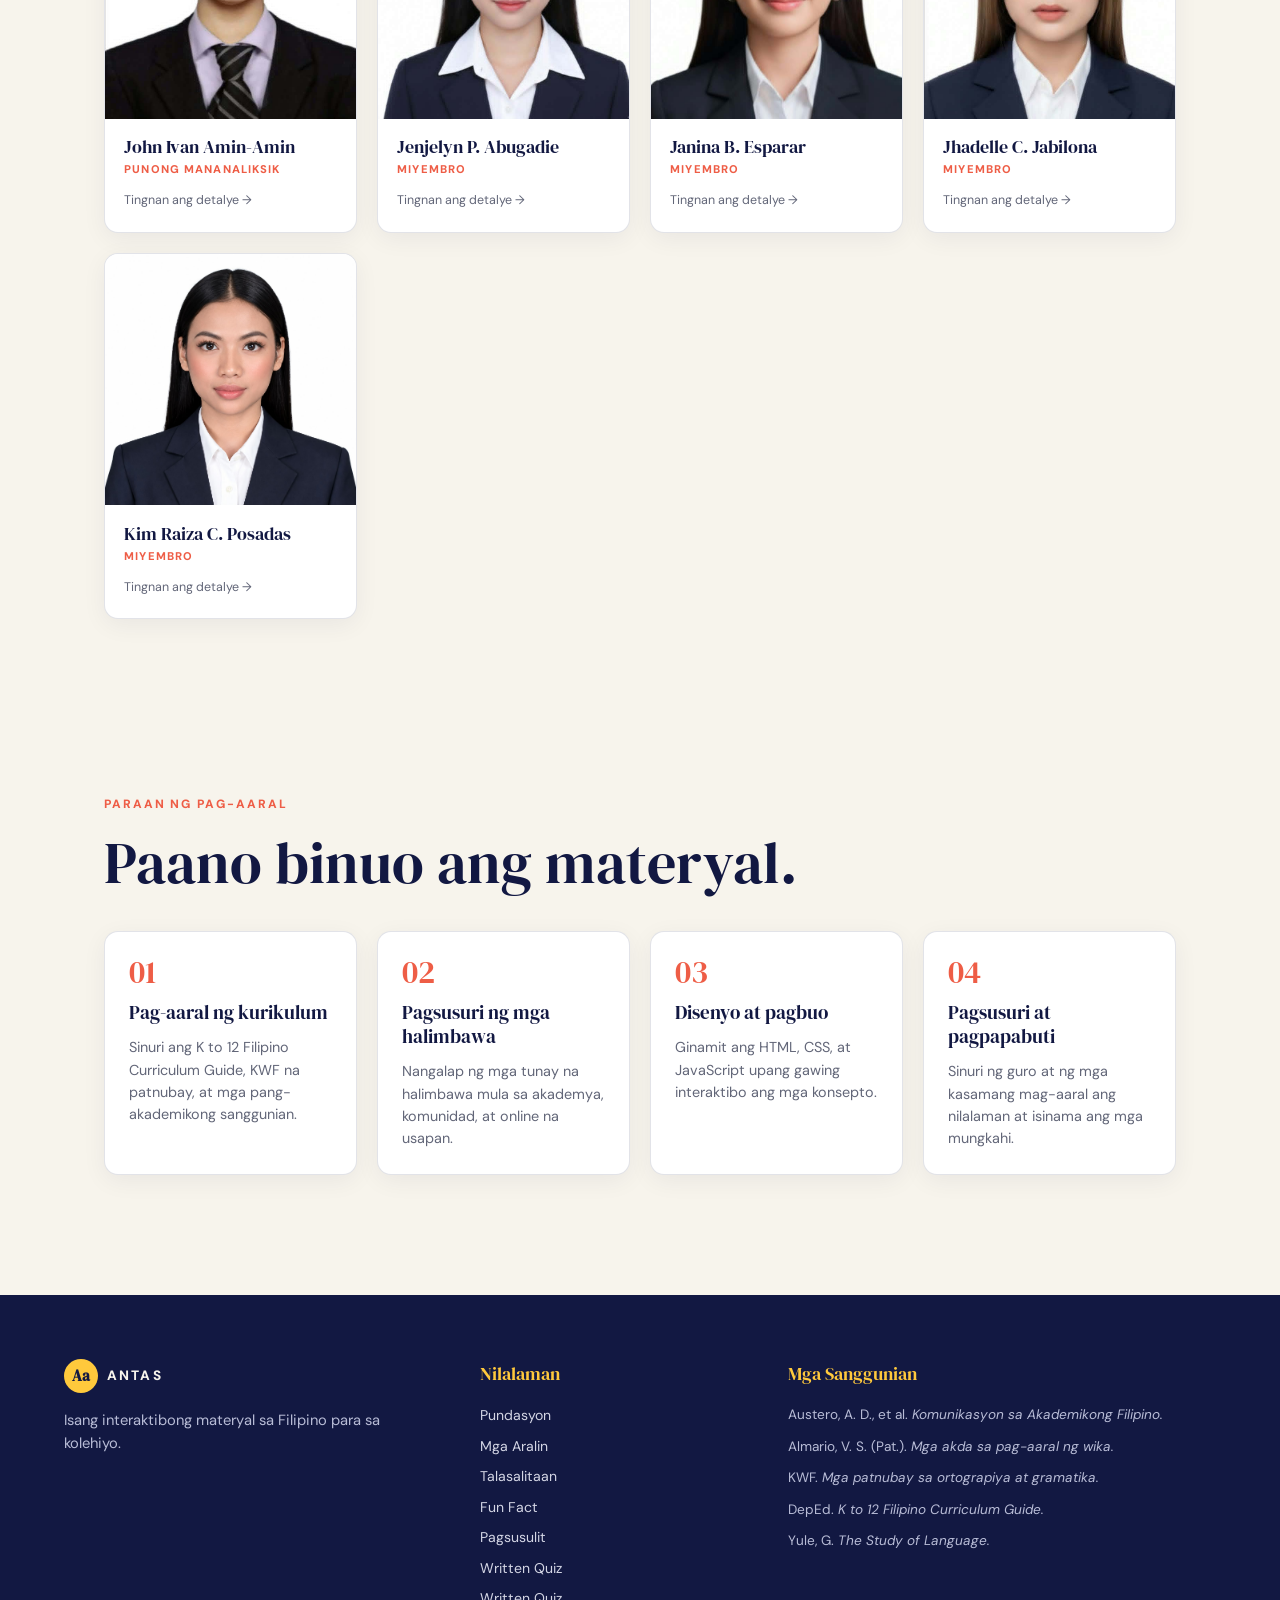
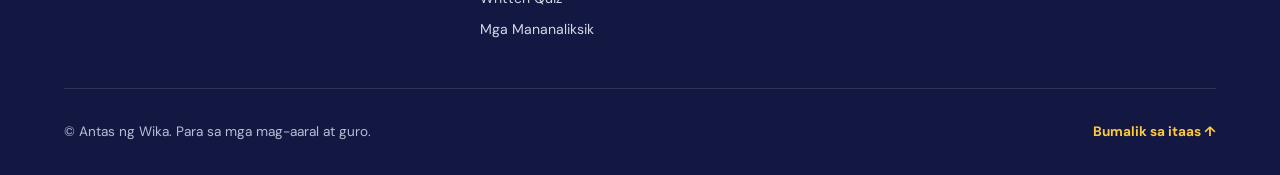
==== commit 0ee00064: "feat(pagsusulit): add name/date input + share to chat - Editable name and date fields (auto-fill tod" ====
--- a/about.html
+++ b/about.html
@@ -26,6 +26,8 @@
         <a href="index.html#talasalitaan">Talasalitaan</a>
         <a href="index.html#funfact">Fun Fact</a>
         <a href="index.html#pagsusulit">Pagsusulit</a>
+        <a href="pagsusulit.html">Written</a>
+        <a href="pagsusulit.html">Written</a>
         <a href="about.html" class="active" aria-current="page">Mga Mananaliksik</a>
       </div>
       <div class="nav-tools">
@@ -174,6 +176,8 @@
             <li><a href="index.html#talasalitaan">Talasalitaan</a></li>
             <li><a href="index.html#funfact">Fun Fact</a></li>
             <li><a href="index.html#pagsusulit">Pagsusulit</a></li>
+            <li><a href="pagsusulit.html">Written Quiz</a></li>
+            <li><a href="pagsusulit.html">Written Quiz</a></li>
             <li><a href="about.html">Mga Mananaliksik</a></li>
           </ul>
         </div>
--- a/styles.css
+++ b/styles.css
@@ -1429,4 +1429,651 @@
 .social-link.fb { border-color: #1877f2; color: #1877f2; }
 .social-link.fb:hover { background: #1877f2; color: #fff; border-color: #1877f2; }
 .social-link.ig { border-color: #e1306c; color: #e1306c; }
-.social-link.ig:hover { background: #e1306c; color: #fff; border-color: #e1306c; }+.social-link.ig:hover { background: #e1306c; color: #fff; border-color: #e1306c; }
+/* =========================================================
+   WRITTEN QUIZ PAGE (pagsusulit.html)
+   ========================================================= */
+.written-hero {
+  min-height: calc(60vh - var(--nav-h));
+  display: grid;
+  grid-template-columns: minmax(0, 1.2fr) minmax(0, .8fr);
+  align-items: center;
+  gap: 4vw;
+}
+.written-hero-copy { max-width: 720px; }
+.written-hero h1 {
+  font-family: "DM Serif Display", serif;
+  font-weight: 400;
+  font-size: clamp(2.4rem, 5.5vw, 5rem);
+  line-height: .98;
+  letter-spacing: -.03em;
+  margin: 0;
+}
+.written-hero h1 em { color: var(--coral); font-style: italic; font-weight: 400; }
+.written-hero .lede {
+  max-width: 620px;
+  font-size: 1.05rem;
+  color: var(--muted);
+  margin: 1.75rem 0;
+}
+.written-hero-art { display: grid; place-items: center; min-height: 260px; }
+.written-badge {
+  width: min(220px, 70%);
+  aspect-ratio: 1 / 1;
+  border-radius: 50%;
+  background: var(--teal);
+  display: grid;
+  place-content: center;
+  text-align: center;
+  gap: .5rem;
+  box-shadow: 14px 14px 0 var(--ink);
+  transform: rotate(-6deg);
+  color: #121842;
+  padding: 1.5rem;
+}
+.written-badge-no {
+  font-family: "DM Serif Display", serif;
+  font-size: clamp(3rem, 5vw, 4.5rem);
+  line-height: 1;
+}
+.written-badge-label {
+  font-size: .75rem;
+  text-transform: uppercase;
+  letter-spacing: .18em;
+  font-weight: 800;
+}
+
+.written-quiz { background: var(--paper); }
+
+.written-quiz-header {
+  background: var(--card);
+  border: 1px solid var(--border);
+  border-radius: var(--radius);
+  padding: 1.5rem 2rem;
+  margin-bottom: 2rem;
+  box-shadow: var(--shadow);
+}
+.written-quiz-info {
+  display: flex;
+  gap: 2rem;
+  flex-wrap: wrap;
+  padding-bottom: 1rem;
+  border-bottom: 1px solid var(--border);
+  margin-bottom: 1rem;
+  font-size: .95rem;
+}
+.written-quiz-info b { color: var(--coral); }
+.written-quiz-legend {
+  display: flex;
+  gap: 1.5rem;
+  flex-wrap: wrap;
+  font-size: .85rem;
+  color: var(--muted);
+}
+.written-quiz-legend b { color: var(--ink); margin-right: .25rem; }
+
+.written-section { margin-bottom: 2.5rem; }
+.written-section-header { margin-bottom: 1.5rem; }
+.written-section-header h3 {
+  font-family: "DM Serif Display", serif;
+  font-weight: 400;
+  font-size: clamp(1.3rem, 2.5vw, 1.8rem);
+  margin: 0 0 .5rem;
+  color: var(--ink);
+}
+.written-instruction {
+  font-size: .92rem;
+  color: var(--muted);
+  margin: 0;
+  font-style: italic;
+}
+
+.written-questions { display: grid; gap: 1.5rem; }
+
+.written-question {
+  background: var(--card);
+  border: 1px solid var(--border);
+  border-radius: var(--radius);
+  padding: 1.25rem 1.5rem;
+  box-shadow: var(--shadow);
+  transition: border-color .3s, box-shadow .3s;
+}
+.written-question.correct {
+  border-color: #167a57;
+  box-shadow: 0 0 0 2px rgba(22, 122, 87, .2);
+}
+.written-question.wrong {
+  border-color: #ba3321;
+  box-shadow: 0 0 0 2px rgba(186, 51, 33, .2);
+}
+
+.written-q-text {
+  display: flex;
+  gap: .75rem;
+  font-size: 1rem;
+  line-height: 1.6;
+  margin-bottom: 1rem;
+}
+.written-q-num {
+  font-weight: 800;
+  color: var(--coral);
+  flex-shrink: 0;
+  min-width: 1.5rem;
+}
+.written-q-text u {
+  text-decoration: underline;
+  text-decoration-color: var(--coral);
+  text-underline-offset: 3px;
+  font-weight: 600;
+}
+
+.written-choices { display: grid; gap: .5rem; }
+
+.written-choice {
+  display: flex;
+  align-items: flex-start;
+  gap: .6rem;
+  padding: .55rem .75rem;
+  border-radius: var(--radius-sm);
+  cursor: pointer;
+  transition: background .2s, border-color .2s;
+  border: 1.5px solid transparent;
+  font-size: .92rem;
+  line-height: 1.5;
+}
+.written-choice:hover {
+  background: rgba(18, 24, 66, .04);
+  border-color: var(--border);
+}
+body.dark .written-choice:hover {
+  background: rgba(255, 255, 255, .04);
+}
+.written-choice input[type="radio"] {
+  margin-top: .2rem;
+  accent-color: var(--coral);
+  flex-shrink: 0;
+}
+.written-choice-letter {
+  font-weight: 800;
+  color: var(--coral);
+  flex-shrink: 0;
+  min-width: 1.5rem;
+}
+.written-choice-text { color: var(--ink); }
+
+.written-feedback {
+  margin-top: .75rem;
+  font-size: .88rem;
+  min-height: 1.5rem;
+}
+.wf-correct { color: #167a57; font-weight: 700; }
+.wf-wrong { color: #ba3321; font-weight: 600; }
+.wf-wrong b { color: #ba3321; }
+
+.written-quiz-actions {
+  display: flex;
+  gap: 1rem;
+  margin-top: 2rem;
+  flex-wrap: wrap;
+}
+
+.written-quiz-result {
+  margin-top: 2rem;
+  background: var(--ink);
+  color: var(--paper);
+  padding: 2rem;
+  border-radius: var(--radius);
+  text-align: center;
+  box-shadow: 12px 12px 0 var(--coral);
+}
+body.dark .written-quiz-result { background: #05072a; }
+.written-quiz-result h3 {
+  font-family: "DM Serif Display", serif;
+  font-weight: 400;
+  font-size: 1.5rem;
+  margin: 0 0 .75rem;
+  color: var(--yellow);
+}
+.written-result-score {
+  font-family: "DM Serif Display", serif;
+  font-size: clamp(3rem, 6vw, 4.5rem);
+  line-height: 1;
+  color: var(--coral);
+  margin-bottom: .75rem;
+}
+.written-result-score small { font-size: 1.4rem; color: var(--paper); }
+.written-quiz-result p { margin: 0; color: #d4d6e5; font-size: 1rem; }
+
+@media print {
+  .written-quiz-actions,
+  .written-feedback,
+  .written-quiz-result { display: none !important; }
+  .written-question {
+    break-inside: avoid;
+    box-shadow: none;
+    border: 1px solid #ccc;
+    margin-bottom: 1rem;
+    padding: 1rem;
+  }
+  .written-quiz-header {
+    box-shadow: none;
+    border: 1px solid #ccc;
+  }
+  .written-choice input[type="radio"] {
+    -webkit-appearance: none;
+    appearance: none;
+    width: 14px;
+    height: 14px;
+    border: 1.5px solid #000;
+    border-radius: 50%;
+    margin-right: .3rem;
+  }
+}
+
+@media (max-width: 960px) {
+  .written-hero { grid-template-columns: 1fr; gap: 2.5rem; }
+  .written-hero-art { min-height: 200px; }
+}
+@media (max-width: 600px) {
+  .written-quiz-header { padding: 1rem 1.25rem; }
+  .written-quiz-info { flex-direction: column; gap: .5rem; }
+  .written-quiz-legend { gap: .75rem; font-size: .78rem; }
+  .written-question { padding: 1rem; }
+  .written-choice { font-size: .85rem; padding: .45rem .6rem; }
+  .written-quiz-actions { flex-direction: column; }
+  .written-quiz-actions .button { justify-content: center; }
+  .written-quiz-result { padding: 1.5rem; box-shadow: 8px 8px 0 var(--coral); }
+}
+
+/* =========================================================
+   WRITTEN QUIZ PAGE (pagsusulit.html)
+   ========================================================= */
+.written-hero {
+  min-height: calc(60vh - var(--nav-h));
+  display: grid;
+  grid-template-columns: minmax(0, 1.2fr) minmax(0, .8fr);
+  align-items: center;
+  gap: 4vw;
+}
+.written-hero-copy { max-width: 720px; }
+.written-hero h1 {
+  font-family: "DM Serif Display", serif;
+  font-weight: 400;
+  font-size: clamp(2.4rem, 5.5vw, 5rem);
+  line-height: .98;
+  letter-spacing: -.03em;
+  margin: 0;
+}
+.written-hero h1 em { color: var(--coral); font-style: italic; font-weight: 400; }
+.written-hero .lede { max-width: 620px; font-size: 1.05rem; color: var(--muted); margin: 1.75rem 0; }
+.written-hero-art { display: grid; place-items: center; min-height: 260px; }
+.written-badge {
+  width: min(220px, 70%);
+  aspect-ratio: 1 / 1;
+  border-radius: 50%;
+  background: var(--teal);
+  display: grid; place-content: center; text-align: center;
+  gap: .5rem;
+  box-shadow: 14px 14px 0 var(--ink);
+  transform: rotate(-6deg);
+  color: #121842;
+  padding: 1.5rem;
+}
+.written-badge-no { font-family: "DM Serif Display", serif; font-size: clamp(3rem, 5vw, 4.5rem); line-height: 1; }
+.written-badge-label { font-size: .75rem; text-transform: uppercase; letter-spacing: .18em; font-weight: 800; }
+
+.written-quiz { background: var(--paper); }
+.written-quiz-header {
+  background: var(--card);
+  border: 1px solid var(--border);
+  border-radius: var(--radius);
+  padding: 1.5rem 2rem;
+  margin-bottom: 2rem;
+  box-shadow: var(--shadow);
+}
+.written-quiz-info {
+  display: flex; gap: 2rem; flex-wrap: wrap;
+  padding-bottom: 1rem;
+  border-bottom: 1px solid var(--border);
+  margin-bottom: 1rem;
+  font-size: .95rem;
+}
+.written-quiz-info b { color: var(--coral); }
+.written-quiz-legend { display: flex; gap: 1.5rem; flex-wrap: wrap; font-size: .85rem; color: var(--muted); }
+.written-quiz-legend b { color: var(--ink); margin-right: .25rem; }
+
+.written-section { margin-bottom: 2.5rem; }
+.written-section-header { margin-bottom: 1.5rem; }
+.written-section-header h3 {
+  font-family: "DM Serif Display", serif;
+  font-weight: 400;
+  font-size: clamp(1.3rem, 2.5vw, 1.8rem);
+  margin: 0 0 .5rem;
+  color: var(--ink);
+}
+.written-instruction { font-size: .92rem; color: var(--muted); margin: 0; font-style: italic; }
+.written-questions { display: grid; gap: 1.5rem; }
+.written-question {
+  background: var(--card);
+  border: 1px solid var(--border);
+  border-radius: var(--radius);
+  padding: 1.25rem 1.5rem;
+  box-shadow: var(--shadow);
+  transition: border-color .3s, box-shadow .3s;
+}
+.written-question.correct { border-color: #167a57; box-shadow: 0 0 0 2px rgba(22, 122, 87, .2); }
+.written-question.wrong { border-color: #ba3321; box-shadow: 0 0 0 2px rgba(186, 51, 33, .2); }
+.written-q-text { display: flex; gap: .75rem; font-size: 1rem; line-height: 1.6; margin-bottom: 1rem; }
+.written-q-num { font-weight: 800; color: var(--coral); flex-shrink: 0; min-width: 1.5rem; }
+.written-q-text u { text-decoration: underline; text-decoration-color: var(--coral); text-underline-offset: 3px; font-weight: 600; }
+.written-choices { display: grid; gap: .5rem; }
+.written-choice {
+  display: flex; align-items: flex-start; gap: .6rem;
+  padding: .55rem .75rem;
+  border-radius: var(--radius-sm);
+  cursor: pointer;
+  transition: background .2s, border-color .2s;
+  border: 1.5px solid transparent;
+  font-size: .92rem;
+  line-height: 1.5;
+}
+.written-choice:hover { background: rgba(18, 24, 66, .04); border-color: var(--border); }
+body.dark .written-choice:hover { background: rgba(255, 255, 255, .04); }
+.written-choice input[type="radio"] { margin-top: .2rem; accent-color: var(--coral); flex-shrink: 0; }
+.written-choice-letter { font-weight: 800; color: var(--coral); flex-shrink: 0; min-width: 1.5rem; }
+.written-choice-text { color: var(--ink); }
+.written-feedback { margin-top: .75rem; font-size: .88rem; min-height: 1.5rem; }
+.wf-correct { color: #167a57; font-weight: 700; }
+.wf-wrong { color: #ba3321; font-weight: 600; }
+.wf-wrong b { color: #ba3321; }
+.written-quiz-actions { display: flex; gap: 1rem; margin-top: 2rem; flex-wrap: wrap; }
+.written-quiz-result {
+  margin-top: 2rem;
+  background: var(--ink);
+  color: var(--paper);
+  padding: 2rem;
+  border-radius: var(--radius);
+  text-align: center;
+  box-shadow: 12px 12px 0 var(--coral);
+}
+body.dark .written-quiz-result { background: #05072a; }
+.written-quiz-result h3 {
+  font-family: "DM Serif Display", serif;
+  font-weight: 400;
+  font-size: 1.5rem;
+  margin: 0 0 .75rem;
+  color: var(--yellow);
+}
+.written-result-score {
+  font-family: "DM Serif Display", serif;
+  font-size: clamp(3rem, 6vw, 4.5rem);
+  line-height: 1;
+  color: var(--coral);
+  margin-bottom: .75rem;
+}
+.written-result-score small { font-size: 1.4rem; color: var(--paper); }
+.written-quiz-result p { margin: 0; color: #d4d6e5; font-size: 1rem; }
+
+@media print {
+  .written-quiz-actions, .written-feedback, .written-quiz-result { display: none !important; }
+  .written-question { break-inside: avoid; box-shadow: none; border: 1px solid #ccc; margin-bottom: 1rem; padding: 1rem; }
+  .written-quiz-header { box-shadow: none; border: 1px solid #ccc; }
+}
+@media (max-width: 960px) {
+  .written-hero { grid-template-columns: 1fr; gap: 2.5rem; }
+  .written-hero-art { min-height: 200px; }
+}
+@media (max-width: 600px) {
+  .written-quiz-header { padding: 1rem 1.25rem; }
+  .written-quiz-info { flex-direction: column; gap: .5rem; }
+  .written-quiz-legend { gap: .75rem; font-size: .78rem; }
+  .written-question { padding: 1rem; }
+  .written-choice { font-size: .85rem; padding: .45rem .6rem; }
+  .written-quiz-actions { flex-direction: column; }
+  .written-quiz-actions .button { justify-content: center; }
+  .written-quiz-result { padding: 1.5rem; box-shadow: 8px 8px 0 var(--coral); }
+}
+
+/* =========================================================
+   WRITTEN QUIZ PAGE (pagsusulit.html)
+   ========================================================= */
+.written-hero {
+  min-height: calc(60vh - var(--nav-h));
+  display: grid;
+  grid-template-columns: minmax(0, 1.2fr) minmax(0, .8fr);
+  align-items: center;
+  gap: 4vw;
+}
+.written-hero-copy { max-width: 720px; }
+.written-hero h1 {
+  font-family: "DM Serif Display", serif;
+  font-weight: 400;
+  font-size: clamp(2.4rem, 5.5vw, 5rem);
+  line-height: .98;
+  letter-spacing: -.03em;
+  margin: 0;
+}
+.written-hero h1 em { color: var(--coral); font-style: italic; font-weight: 400; }
+.written-hero .lede { max-width: 620px; font-size: 1.05rem; color: var(--muted); margin: 1.75rem 0; }
+.written-hero-art { display: grid; place-items: center; min-height: 260px; }
+.written-badge {
+  width: min(220px, 70%);
+  aspect-ratio: 1 / 1;
+  border-radius: 50%;
+  background: var(--teal);
+  display: grid; place-content: center; text-align: center;
+  gap: .5rem;
+  box-shadow: 14px 14px 0 var(--ink);
+  transform: rotate(-6deg);
+  color: #121842;
+  padding: 1.5rem;
+}
+.written-badge-no { font-family: "DM Serif Display", serif; font-size: clamp(3rem, 5vw, 4.5rem); line-height: 1; }
+.written-badge-label { font-size: .75rem; text-transform: uppercase; letter-spacing: .18em; font-weight: 800; }
+
+.written-quiz { background: var(--paper); }
+.written-quiz-header {
+  background: var(--card);
+  border: 1px solid var(--border);
+  border-radius: var(--radius);
+  padding: 1.5rem 2rem;
+  margin-bottom: 2rem;
+  box-shadow: var(--shadow);
+}
+.written-quiz-info {
+  display: flex; gap: 2rem; flex-wrap: wrap;
+  align-items: center;
+  padding-bottom: 1rem;
+  border-bottom: 1px solid var(--border);
+  margin-bottom: 1rem;
+  font-size: .95rem;
+}
+.written-quiz-info b { color: var(--coral); }
+.written-quiz-legend { display: flex; gap: 1.5rem; flex-wrap: wrap; font-size: .85rem; color: var(--muted); }
+.written-quiz-legend b { color: var(--ink); margin-right: .25rem; }
+
+.written-field {
+  display: inline-flex;
+  align-items: center;
+  gap: .5rem;
+  font-size: .95rem;
+}
+.written-field b { color: var(--coral); white-space: nowrap; }
+.written-field input {
+  border: 0;
+  border-bottom: 2px solid var(--border);
+  background: transparent;
+  color: var(--ink);
+  font: inherit;
+  font-size: .95rem;
+  padding: .35rem .25rem;
+  outline: none;
+  transition: border-color .2s;
+  min-width: 180px;
+}
+.written-field input:focus { border-bottom-color: var(--coral); }
+.written-field input::placeholder { color: var(--muted); opacity: .6; font-style: italic; }
+.written-field input[type="date"] { cursor: pointer; min-width: 150px; }
+body.dark .written-field input { color-scheme: dark; }
+
+.written-score-display {
+  font-size: .95rem;
+  display: inline-flex;
+  align-items: center;
+  gap: .5rem;
+}
+.written-score-display b { color: var(--coral); }
+.written-score-display span {
+  font-weight: 700;
+  font-variant-numeric: tabular-nums;
+  color: var(--ink);
+}
+
+.shake {
+  animation: shake .4s ease;
+  border-bottom-color: var(--coral) !important;
+}
+@keyframes shake {
+  0%, 100% { transform: translateX(0); }
+  25% { transform: translateX(-6px); }
+  75% { transform: translateX(6px); }
+}
+
+.written-section { margin-bottom: 2.5rem; }
+.written-section-header { margin-bottom: 1.5rem; }
+.written-section-header h3 {
+  font-family: "DM Serif Display", serif;
+  font-weight: 400;
+  font-size: clamp(1.3rem, 2.5vw, 1.8rem);
+  margin: 0 0 .5rem;
+  color: var(--ink);
+}
+.written-instruction { font-size: .92rem; color: var(--muted); margin: 0; font-style: italic; }
+.written-questions { display: grid; gap: 1.5rem; }
+.written-question {
+  background: var(--card);
+  border: 1px solid var(--border);
+  border-radius: var(--radius);
+  padding: 1.25rem 1.5rem;
+  box-shadow: var(--shadow);
+  transition: border-color .3s, box-shadow .3s;
+}
+.written-question.correct { border-color: #167a57; box-shadow: 0 0 0 2px rgba(22, 122, 87, .2); }
+.written-question.wrong { border-color: #ba3321; box-shadow: 0 0 0 2px rgba(186, 51, 33, .2); }
+.written-q-text { display: flex; gap: .75rem; font-size: 1rem; line-height: 1.6; margin-bottom: 1rem; }
+.written-q-num { font-weight: 800; color: var(--coral); flex-shrink: 0; min-width: 1.5rem; }
+.written-q-text u { text-decoration: underline; text-decoration-color: var(--coral); text-underline-offset: 3px; font-weight: 600; }
+.written-choices { display: grid; gap: .5rem; }
+.written-choice {
+  display: flex; align-items: flex-start; gap: .6rem;
+  padding: .55rem .75rem;
+  border-radius: var(--radius-sm);
+  cursor: pointer;
+  transition: background .2s, border-color .2s;
+  border: 1.5px solid transparent;
+  font-size: .92rem;
+  line-height: 1.5;
+}
+.written-choice:hover { background: rgba(18, 24, 66, .04); border-color: var(--border); }
+body.dark .written-choice:hover { background: rgba(255, 255, 255, .04); }
+.written-choice input[type="radio"] { margin-top: .2rem; accent-color: var(--coral); flex-shrink: 0; }
+.written-choice-letter { font-weight: 800; color: var(--coral); flex-shrink: 0; min-width: 1.5rem; }
+.written-choice-text { color: var(--ink); }
+.written-feedback { margin-top: .75rem; font-size: .88rem; min-height: 1.5rem; }
+.wf-correct { color: #167a57; font-weight: 700; }
+.wf-wrong { color: #ba3321; font-weight: 600; }
+.wf-wrong b { color: #ba3321; }
+.written-quiz-actions { display: flex; gap: 1rem; margin-top: 2rem; flex-wrap: wrap; }
+.written-quiz-result {
+  margin-top: 2rem;
+  background: var(--ink);
+  color: var(--paper);
+  padding: 2rem;
+  border-radius: var(--radius);
+  text-align: center;
+  box-shadow: 12px 12px 0 var(--coral);
+}
+body.dark .written-quiz-result { background: #05072a; }
+.written-quiz-result h3 {
+  font-family: "DM Serif Display", serif;
+  font-weight: 400;
+  font-size: 1.5rem;
+  margin: 0 0 .75rem;
+  color: var(--yellow);
+}
+.written-result-score {
+  font-family: "DM Serif Display", serif;
+  font-size: clamp(3rem, 6vw, 4.5rem);
+  line-height: 1;
+  color: var(--coral);
+  margin-bottom: .75rem;
+}
+.written-result-score small { font-size: 1.4rem; color: var(--paper); }
+.written-quiz-result p { margin: 0; color: #d4d6e5; font-size: 1rem; }
+
+.result-share-info {
+  margin: 1.5rem auto;
+  padding: 1rem 1.5rem;
+  background: rgba(255, 255, 255, .08);
+  border-radius: var(--radius-sm);
+  max-width: 360px;
+  text-align: left;
+  display: grid;
+  gap: .35rem;
+}
+.result-share-info p { margin: 0 !important; font-size: .95rem; color: #d4d6e5; }
+.result-share-info b { color: var(--yellow); margin-right: .5rem; }
+
+.written-result-actions {
+  display: flex;
+  gap: .75rem;
+  justify-content: center;
+  margin-top: 1.5rem;
+  flex-wrap: wrap;
+}
+.written-result-actions .button { font-size: .9rem; padding: .75rem 1.25rem; }
+.written-quiz-result .button.ghost {
+  border-color: rgba(255, 255, 255, .5);
+  color: var(--paper);
+}
+.written-quiz-result .button.ghost:hover {
+  background: var(--paper);
+  color: var(--ink);
+  border-color: var(--paper);
+}
+.share-hint {
+  margin: 1rem 0 0 !important;
+  font-size: .85rem !important;
+  color: var(--yellow) !important;
+  font-weight: 600;
+  animation: fadeIn .3s ease;
+}
+@keyframes fadeIn {
+  from { opacity: 0; transform: translateY(-5px); }
+  to { opacity: 1; transform: translateY(0); }
+}
+
+@media print {
+  .written-quiz-actions, .written-feedback, .written-quiz-result { display: none !important; }
+  .written-question { break-inside: avoid; box-shadow: none; border: 1px solid #ccc; margin-bottom: 1rem; padding: 1rem; }
+  .written-quiz-header { box-shadow: none; border: 1px solid #ccc; }
+  .written-field input { border-bottom-color: #000; }
+}
+@media (max-width: 960px) {
+  .written-hero { grid-template-columns: 1fr; gap: 2.5rem; }
+  .written-hero-art { min-height: 200px; }
+}
+@media (max-width: 600px) {
+  .written-quiz-header { padding: 1rem 1.25rem; }
+  .written-quiz-info { flex-direction: column; align-items: flex-start; gap: .75rem; }
+  .written-field { flex: 1 1 100%; }
+  .written-field input { flex: 1; }
+  .written-quiz-legend { gap: .75rem; font-size: .78rem; }
+  .written-question { padding: 1rem; }
+  .written-choice { font-size: .85rem; padding: .45rem .6rem; }
+  .written-quiz-actions { flex-direction: column; }
+  .written-quiz-actions .button { justify-content: center; }
+  .written-quiz-result { padding: 1.5rem; box-shadow: 8px 8px 0 var(--coral); }
+  .written-result-actions { flex-direction: column; }
+  .written-result-actions .button { justify-content: center; }
+}
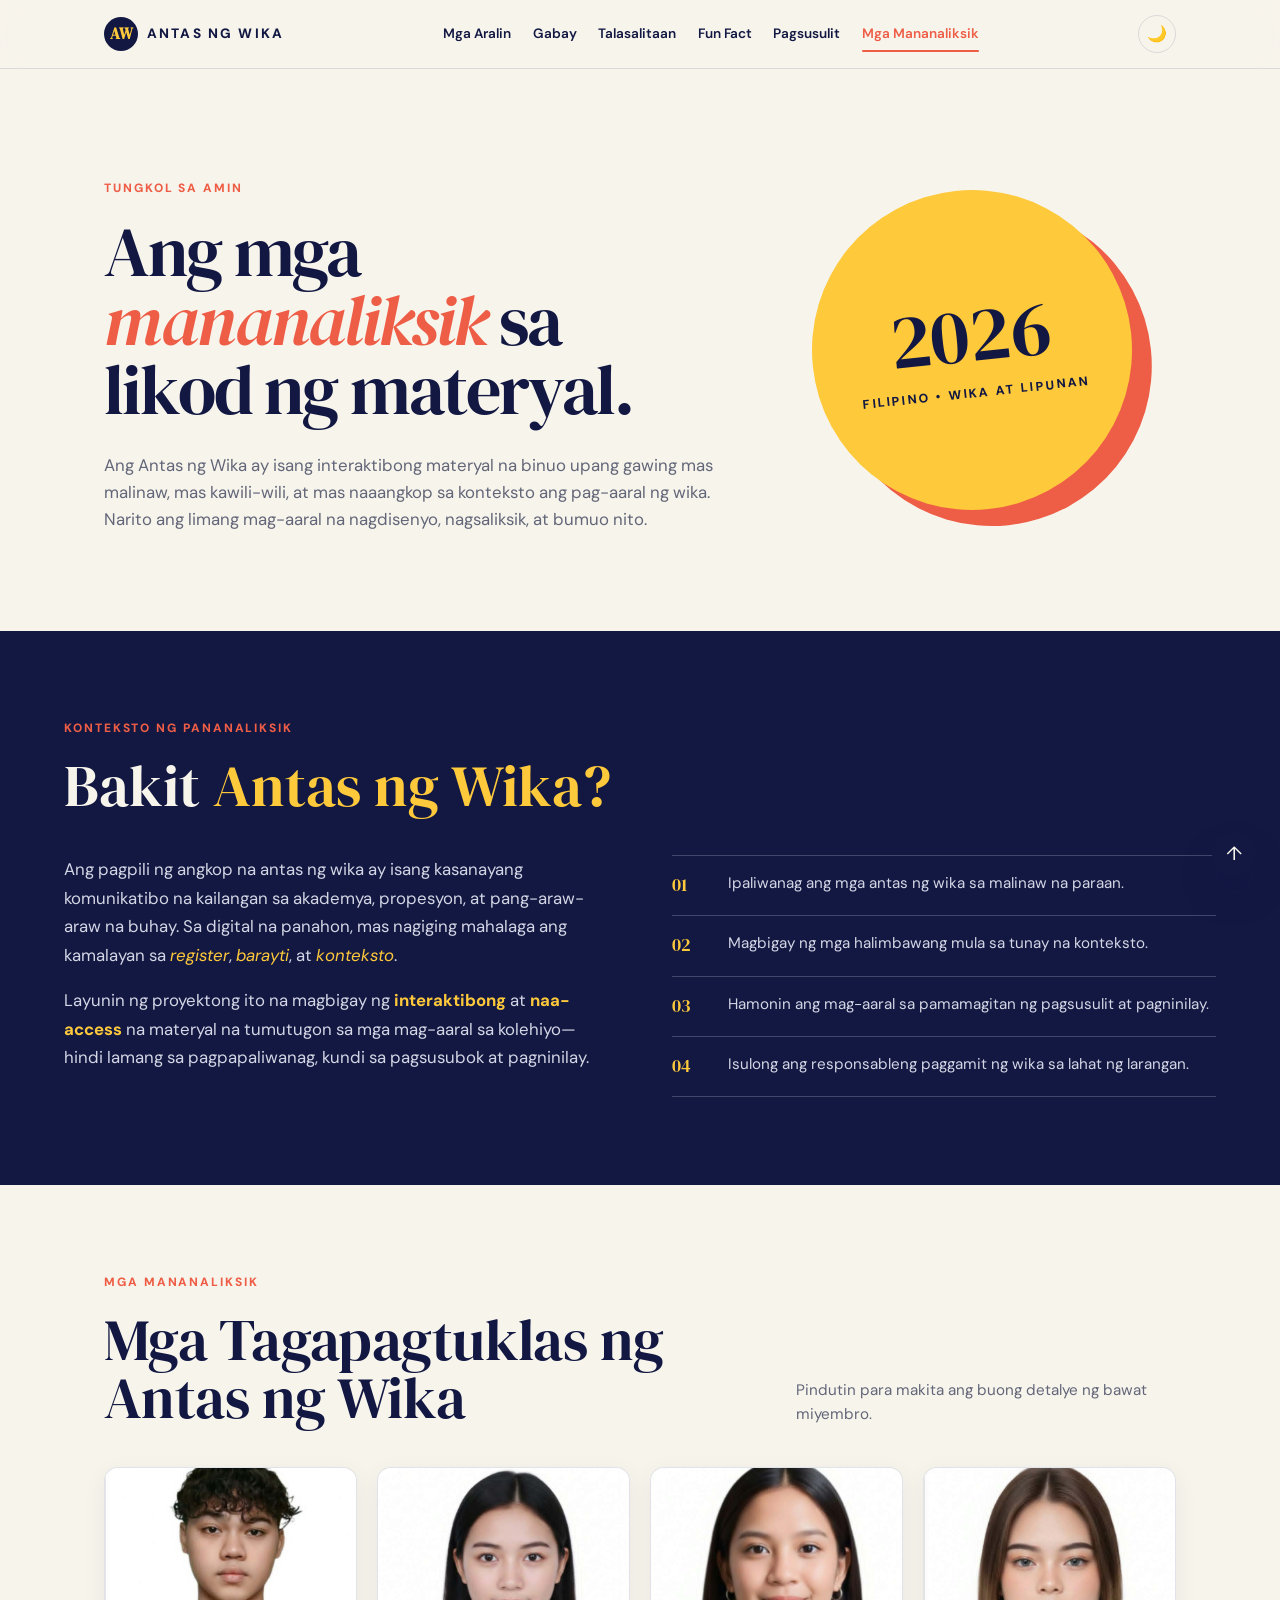
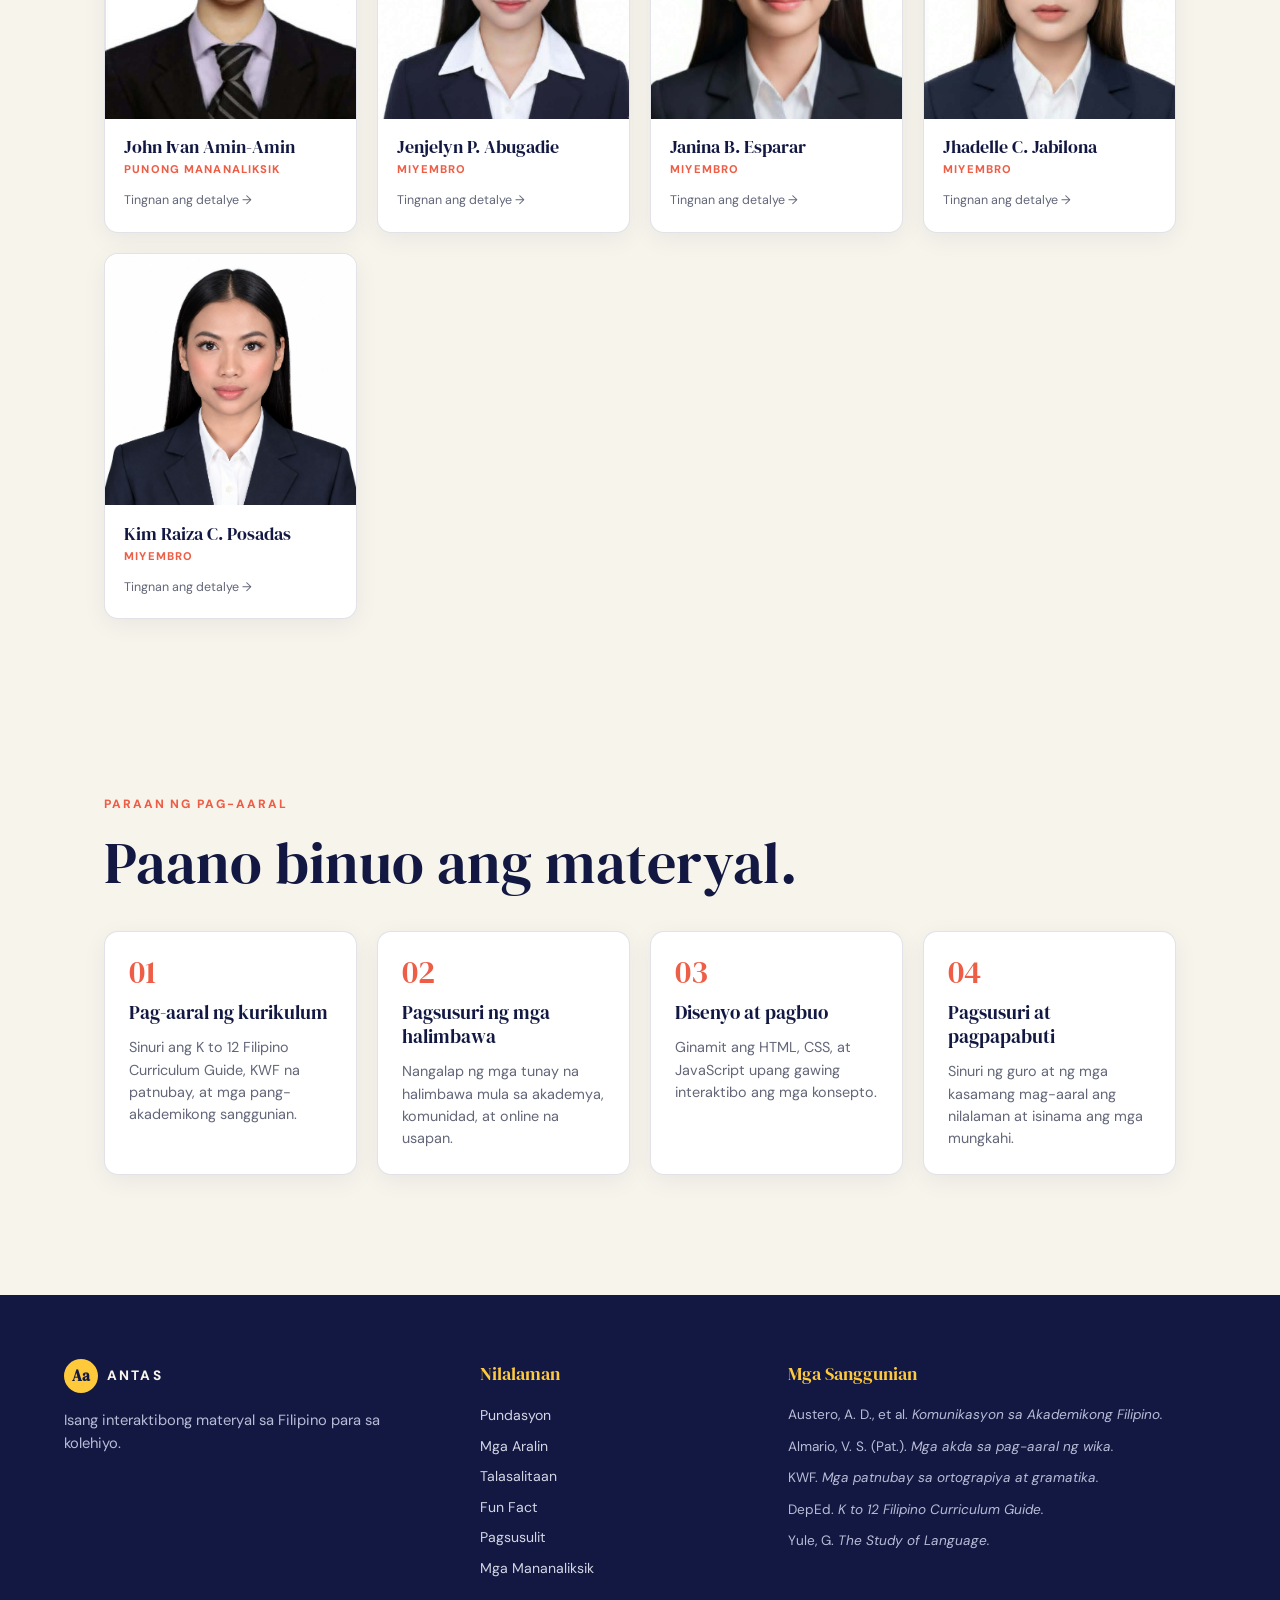
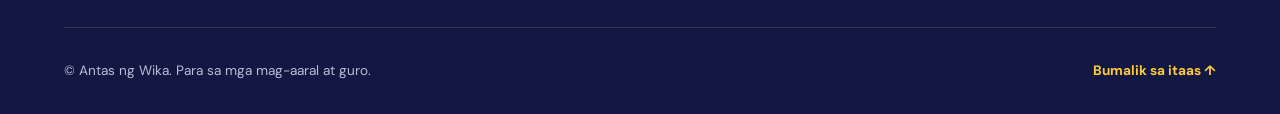
==== commit c2918aeb: "fix(index): remove duplicate Written nav link" ====
--- a/about.html
+++ b/about.html
@@ -26,8 +26,6 @@
         <a href="index.html#talasalitaan">Talasalitaan</a>
         <a href="index.html#funfact">Fun Fact</a>
         <a href="index.html#pagsusulit">Pagsusulit</a>
-        <a href="pagsusulit.html">Written</a>
-        <a href="pagsusulit.html">Written</a>
         <a href="about.html" class="active" aria-current="page">Mga Mananaliksik</a>
       </div>
       <div class="nav-tools">
@@ -176,8 +174,6 @@
             <li><a href="index.html#talasalitaan">Talasalitaan</a></li>
             <li><a href="index.html#funfact">Fun Fact</a></li>
             <li><a href="index.html#pagsusulit">Pagsusulit</a></li>
-            <li><a href="pagsusulit.html">Written Quiz</a></li>
-            <li><a href="pagsusulit.html">Written Quiz</a></li>
             <li><a href="about.html">Mga Mananaliksik</a></li>
           </ul>
         </div>
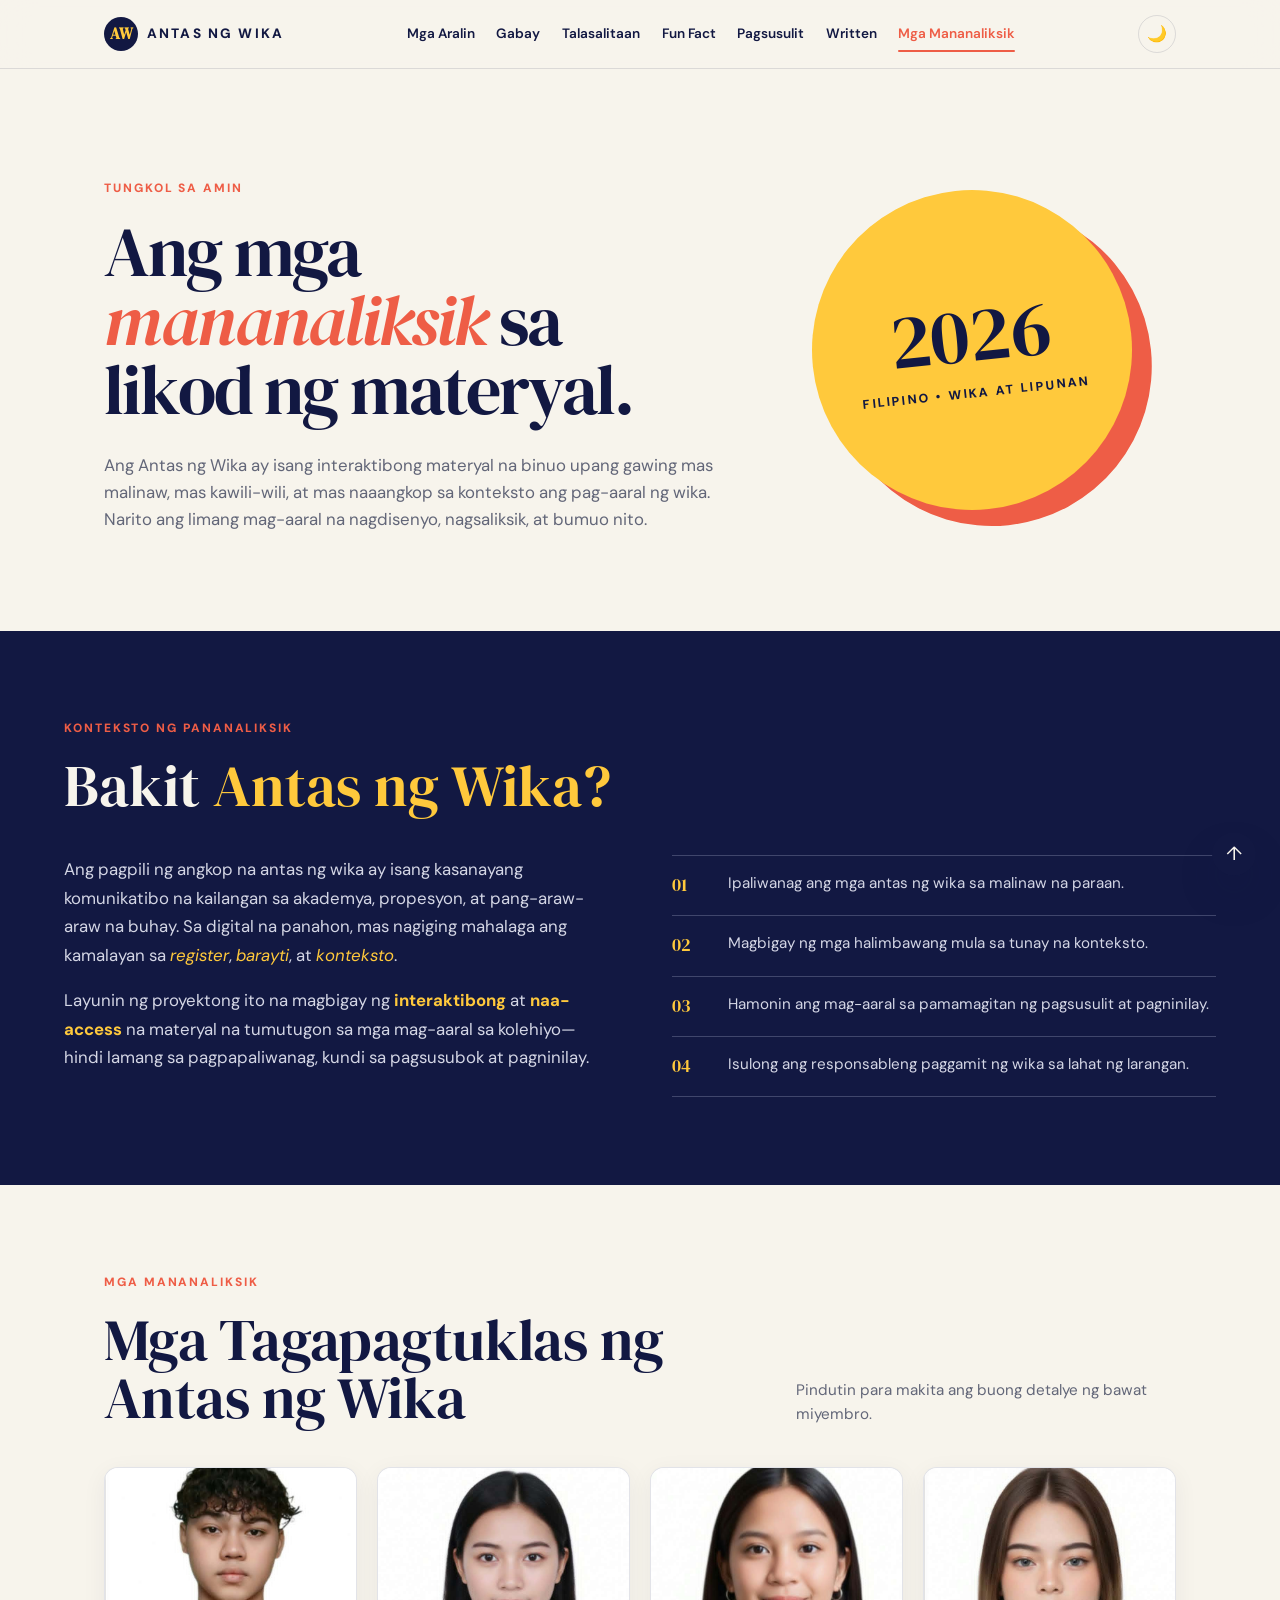
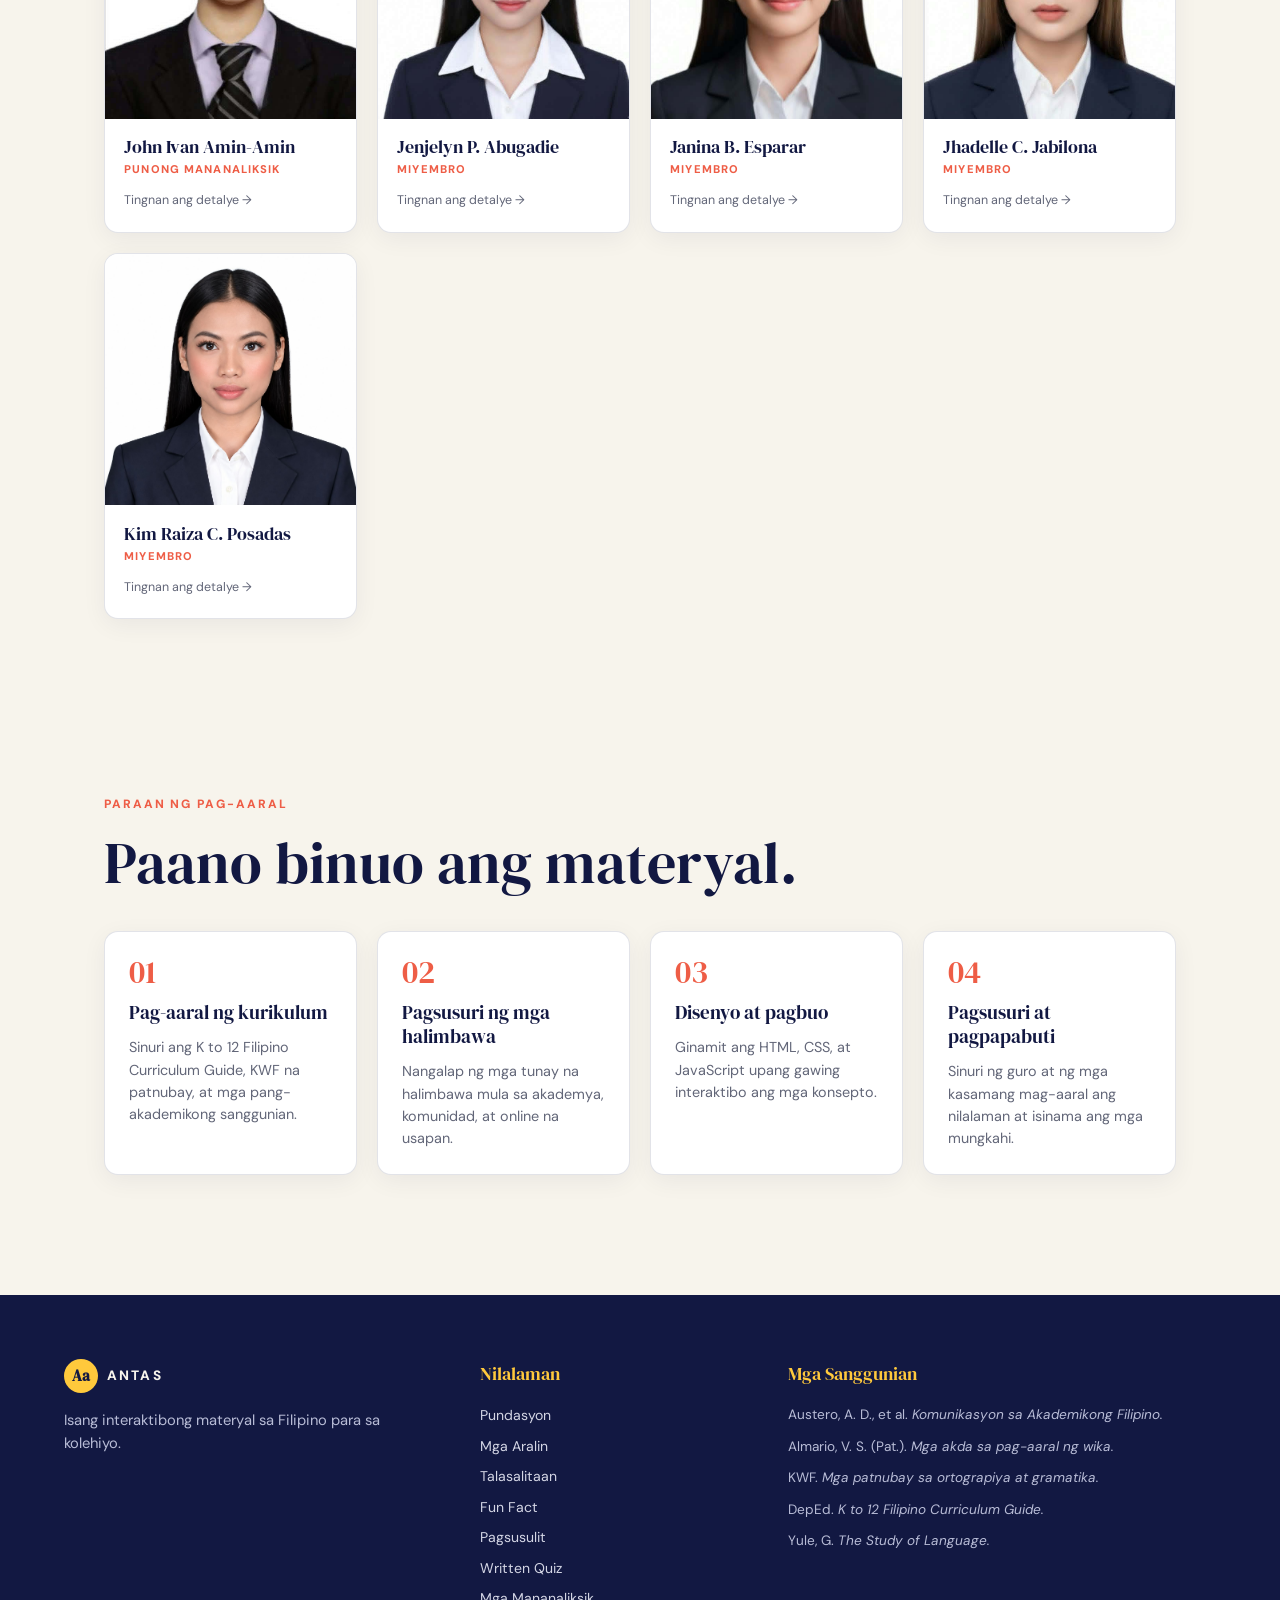
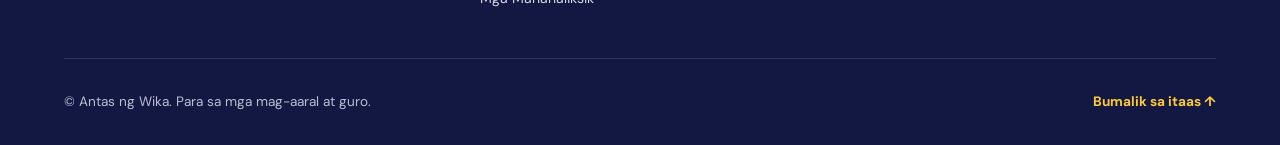
==== commit 88316444: "chore: add backup of working version - Backup bago mag-edit - Gumaganang version ng index, about, pa" ====
--- a/about.html
+++ b/about.html
@@ -26,6 +26,7 @@
         <a href="index.html#talasalitaan">Talasalitaan</a>
         <a href="index.html#funfact">Fun Fact</a>
         <a href="index.html#pagsusulit">Pagsusulit</a>
+        <a href="pagsusulit.html">Written</a>
         <a href="about.html" class="active" aria-current="page">Mga Mananaliksik</a>
       </div>
       <div class="nav-tools">
@@ -174,6 +175,7 @@
             <li><a href="index.html#talasalitaan">Talasalitaan</a></li>
             <li><a href="index.html#funfact">Fun Fact</a></li>
             <li><a href="index.html#pagsusulit">Pagsusulit</a></li>
+            <li><a href="pagsusulit.html">Written Quiz</a></li>
             <li><a href="about.html">Mga Mananaliksik</a></li>
           </ul>
         </div>
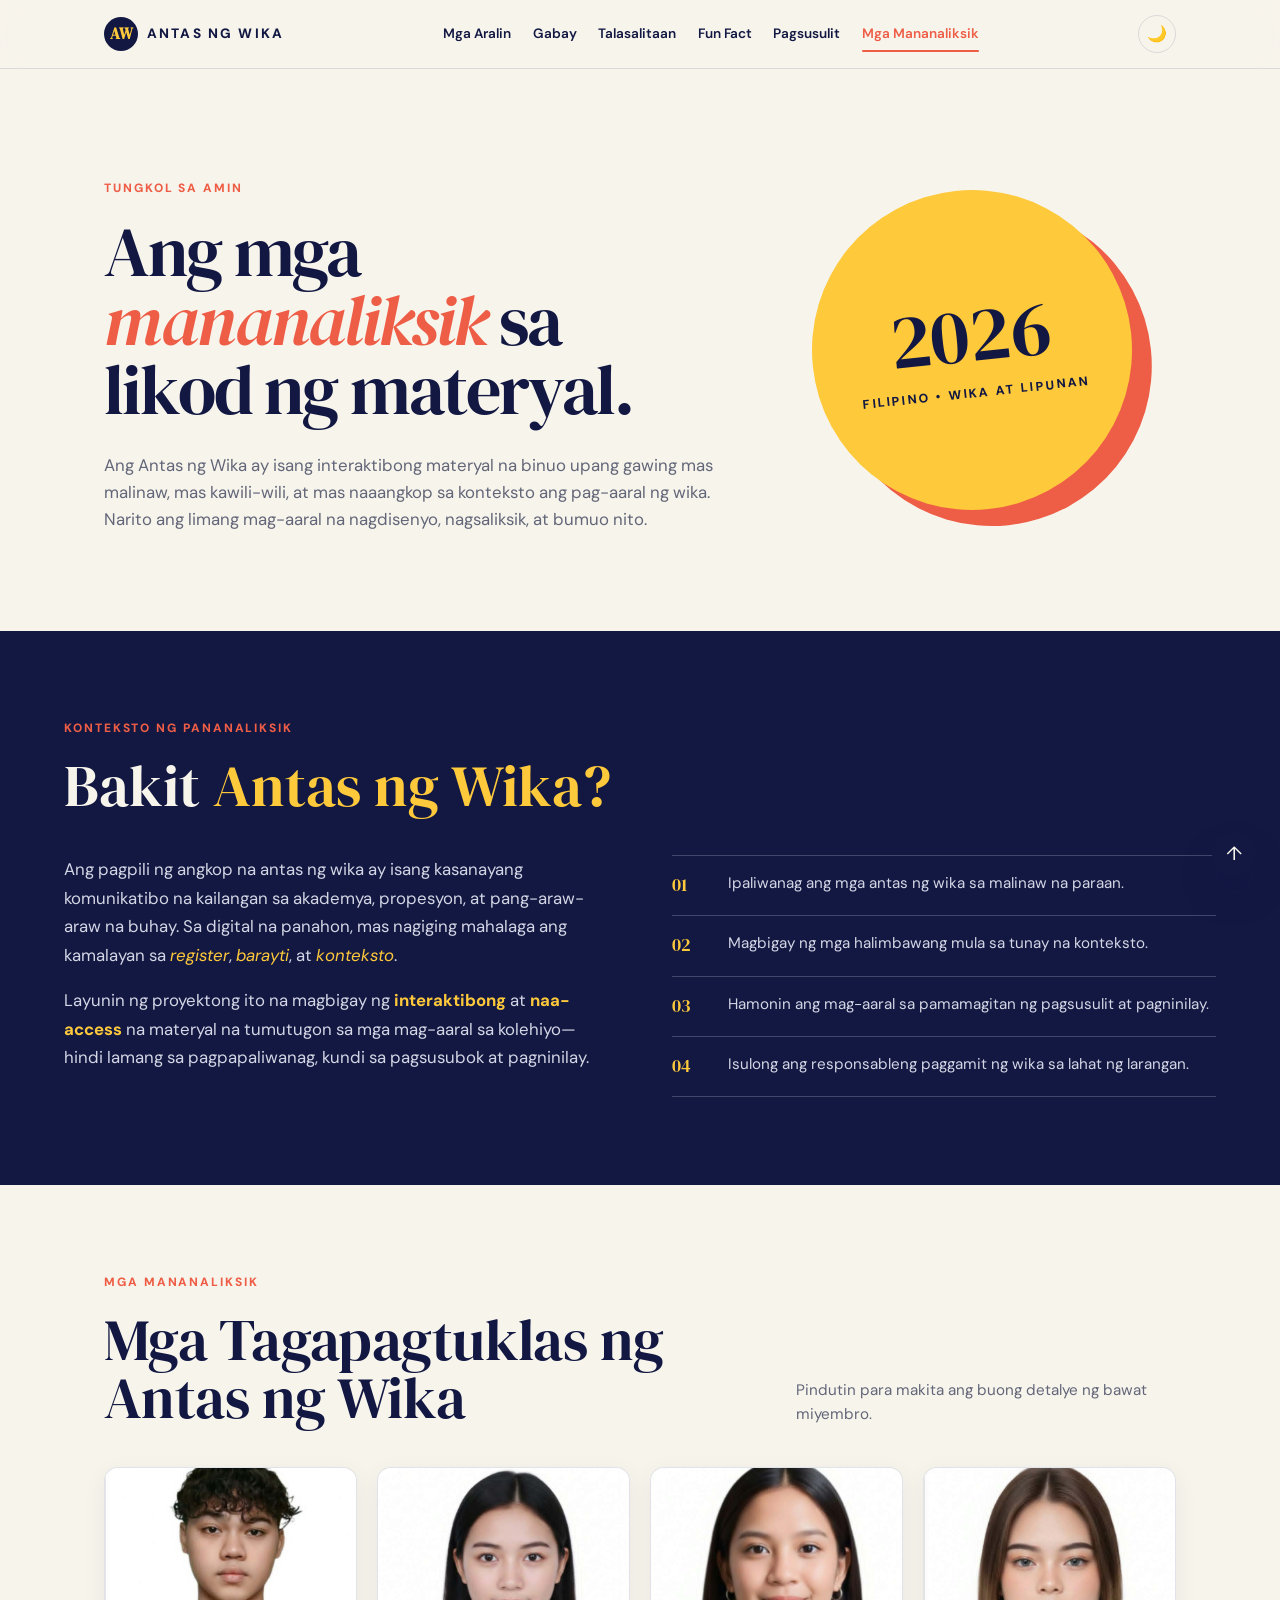
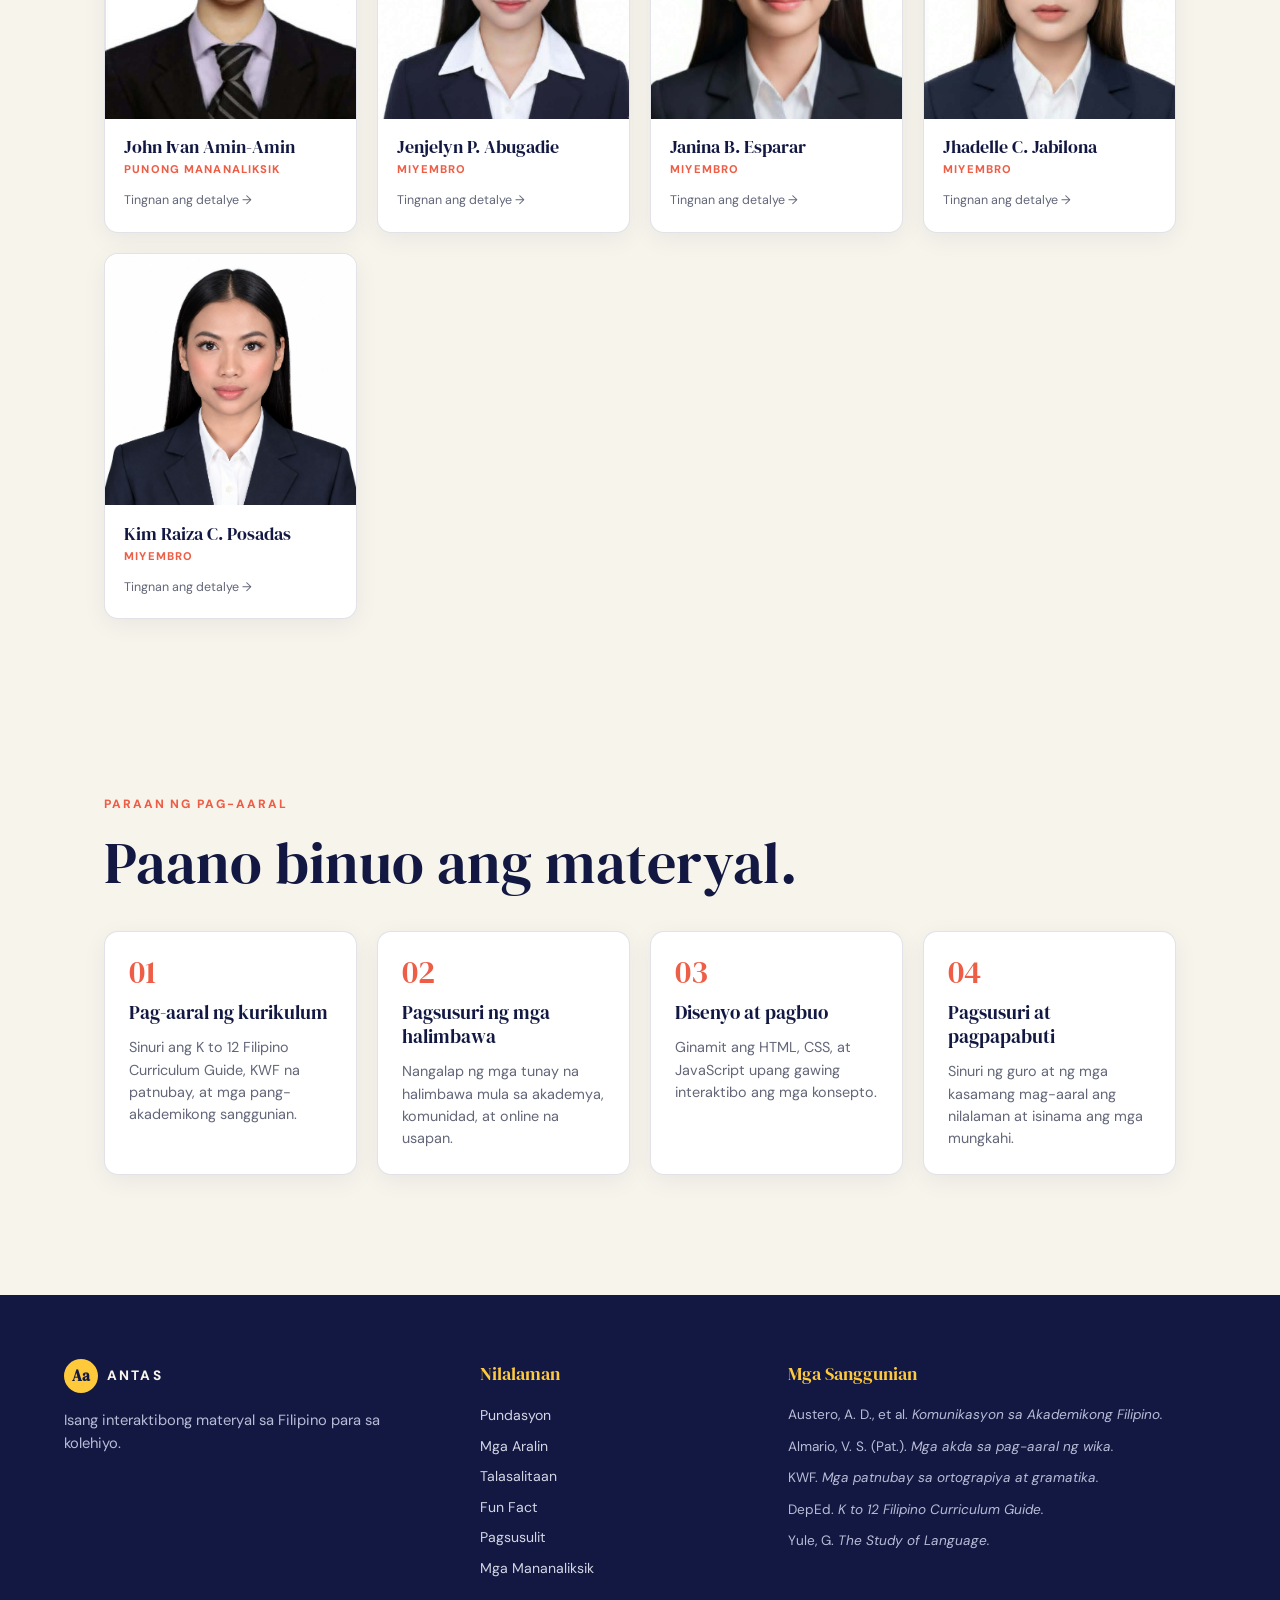
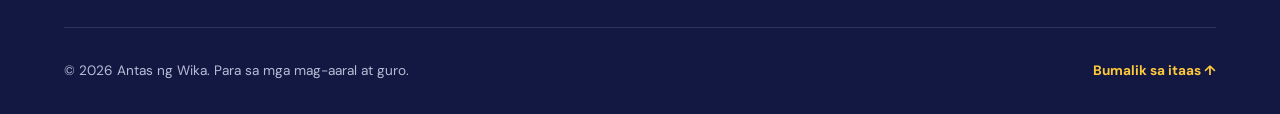
==== commit ab458984: "chore: add backup of working version - Backup bago mag-edit - Gumaganang version ng index, about, pa" ====
--- a/about.html
+++ b/about.html
@@ -26,7 +26,6 @@
         <a href="index.html#talasalitaan">Talasalitaan</a>
         <a href="index.html#funfact">Fun Fact</a>
         <a href="index.html#pagsusulit">Pagsusulit</a>
-        <a href="pagsusulit.html">Written</a>
         <a href="about.html" class="active" aria-current="page">Mga Mananaliksik</a>
       </div>
       <div class="nav-tools">
@@ -175,7 +174,6 @@
             <li><a href="index.html#talasalitaan">Talasalitaan</a></li>
             <li><a href="index.html#funfact">Fun Fact</a></li>
             <li><a href="index.html#pagsusulit">Pagsusulit</a></li>
-            <li><a href="pagsusulit.html">Written Quiz</a></li>
             <li><a href="about.html">Mga Mananaliksik</a></li>
           </ul>
         </div>
--- a/styles.css
+++ b/styles.css
@@ -1429,651 +1429,4 @@
 .social-link.fb { border-color: #1877f2; color: #1877f2; }
 .social-link.fb:hover { background: #1877f2; color: #fff; border-color: #1877f2; }
 .social-link.ig { border-color: #e1306c; color: #e1306c; }
-.social-link.ig:hover { background: #e1306c; color: #fff; border-color: #e1306c; }
-/* =========================================================
-   WRITTEN QUIZ PAGE (pagsusulit.html)
-   ========================================================= */
-.written-hero {
-  min-height: calc(60vh - var(--nav-h));
-  display: grid;
-  grid-template-columns: minmax(0, 1.2fr) minmax(0, .8fr);
-  align-items: center;
-  gap: 4vw;
-}
-.written-hero-copy { max-width: 720px; }
-.written-hero h1 {
-  font-family: "DM Serif Display", serif;
-  font-weight: 400;
-  font-size: clamp(2.4rem, 5.5vw, 5rem);
-  line-height: .98;
-  letter-spacing: -.03em;
-  margin: 0;
-}
-.written-hero h1 em { color: var(--coral); font-style: italic; font-weight: 400; }
-.written-hero .lede {
-  max-width: 620px;
-  font-size: 1.05rem;
-  color: var(--muted);
-  margin: 1.75rem 0;
-}
-.written-hero-art { display: grid; place-items: center; min-height: 260px; }
-.written-badge {
-  width: min(220px, 70%);
-  aspect-ratio: 1 / 1;
-  border-radius: 50%;
-  background: var(--teal);
-  display: grid;
-  place-content: center;
-  text-align: center;
-  gap: .5rem;
-  box-shadow: 14px 14px 0 var(--ink);
-  transform: rotate(-6deg);
-  color: #121842;
-  padding: 1.5rem;
-}
-.written-badge-no {
-  font-family: "DM Serif Display", serif;
-  font-size: clamp(3rem, 5vw, 4.5rem);
-  line-height: 1;
-}
-.written-badge-label {
-  font-size: .75rem;
-  text-transform: uppercase;
-  letter-spacing: .18em;
-  font-weight: 800;
-}
-
-.written-quiz { background: var(--paper); }
-
-.written-quiz-header {
-  background: var(--card);
-  border: 1px solid var(--border);
-  border-radius: var(--radius);
-  padding: 1.5rem 2rem;
-  margin-bottom: 2rem;
-  box-shadow: var(--shadow);
-}
-.written-quiz-info {
-  display: flex;
-  gap: 2rem;
-  flex-wrap: wrap;
-  padding-bottom: 1rem;
-  border-bottom: 1px solid var(--border);
-  margin-bottom: 1rem;
-  font-size: .95rem;
-}
-.written-quiz-info b { color: var(--coral); }
-.written-quiz-legend {
-  display: flex;
-  gap: 1.5rem;
-  flex-wrap: wrap;
-  font-size: .85rem;
-  color: var(--muted);
-}
-.written-quiz-legend b { color: var(--ink); margin-right: .25rem; }
-
-.written-section { margin-bottom: 2.5rem; }
-.written-section-header { margin-bottom: 1.5rem; }
-.written-section-header h3 {
-  font-family: "DM Serif Display", serif;
-  font-weight: 400;
-  font-size: clamp(1.3rem, 2.5vw, 1.8rem);
-  margin: 0 0 .5rem;
-  color: var(--ink);
-}
-.written-instruction {
-  font-size: .92rem;
-  color: var(--muted);
-  margin: 0;
-  font-style: italic;
-}
-
-.written-questions { display: grid; gap: 1.5rem; }
-
-.written-question {
-  background: var(--card);
-  border: 1px solid var(--border);
-  border-radius: var(--radius);
-  padding: 1.25rem 1.5rem;
-  box-shadow: var(--shadow);
-  transition: border-color .3s, box-shadow .3s;
-}
-.written-question.correct {
-  border-color: #167a57;
-  box-shadow: 0 0 0 2px rgba(22, 122, 87, .2);
-}
-.written-question.wrong {
-  border-color: #ba3321;
-  box-shadow: 0 0 0 2px rgba(186, 51, 33, .2);
-}
-
-.written-q-text {
-  display: flex;
-  gap: .75rem;
-  font-size: 1rem;
-  line-height: 1.6;
-  margin-bottom: 1rem;
-}
-.written-q-num {
-  font-weight: 800;
-  color: var(--coral);
-  flex-shrink: 0;
-  min-width: 1.5rem;
-}
-.written-q-text u {
-  text-decoration: underline;
-  text-decoration-color: var(--coral);
-  text-underline-offset: 3px;
-  font-weight: 600;
-}
-
-.written-choices { display: grid; gap: .5rem; }
-
-.written-choice {
-  display: flex;
-  align-items: flex-start;
-  gap: .6rem;
-  padding: .55rem .75rem;
-  border-radius: var(--radius-sm);
-  cursor: pointer;
-  transition: background .2s, border-color .2s;
-  border: 1.5px solid transparent;
-  font-size: .92rem;
-  line-height: 1.5;
-}
-.written-choice:hover {
-  background: rgba(18, 24, 66, .04);
-  border-color: var(--border);
-}
-body.dark .written-choice:hover {
-  background: rgba(255, 255, 255, .04);
-}
-.written-choice input[type="radio"] {
-  margin-top: .2rem;
-  accent-color: var(--coral);
-  flex-shrink: 0;
-}
-.written-choice-letter {
-  font-weight: 800;
-  color: var(--coral);
-  flex-shrink: 0;
-  min-width: 1.5rem;
-}
-.written-choice-text { color: var(--ink); }
-
-.written-feedback {
-  margin-top: .75rem;
-  font-size: .88rem;
-  min-height: 1.5rem;
-}
-.wf-correct { color: #167a57; font-weight: 700; }
-.wf-wrong { color: #ba3321; font-weight: 600; }
-.wf-wrong b { color: #ba3321; }
-
-.written-quiz-actions {
-  display: flex;
-  gap: 1rem;
-  margin-top: 2rem;
-  flex-wrap: wrap;
-}
-
-.written-quiz-result {
-  margin-top: 2rem;
-  background: var(--ink);
-  color: var(--paper);
-  padding: 2rem;
-  border-radius: var(--radius);
-  text-align: center;
-  box-shadow: 12px 12px 0 var(--coral);
-}
-body.dark .written-quiz-result { background: #05072a; }
-.written-quiz-result h3 {
-  font-family: "DM Serif Display", serif;
-  font-weight: 400;
-  font-size: 1.5rem;
-  margin: 0 0 .75rem;
-  color: var(--yellow);
-}
-.written-result-score {
-  font-family: "DM Serif Display", serif;
-  font-size: clamp(3rem, 6vw, 4.5rem);
-  line-height: 1;
-  color: var(--coral);
-  margin-bottom: .75rem;
-}
-.written-result-score small { font-size: 1.4rem; color: var(--paper); }
-.written-quiz-result p { margin: 0; color: #d4d6e5; font-size: 1rem; }
-
-@media print {
-  .written-quiz-actions,
-  .written-feedback,
-  .written-quiz-result { display: none !important; }
-  .written-question {
-    break-inside: avoid;
-    box-shadow: none;
-    border: 1px solid #ccc;
-    margin-bottom: 1rem;
-    padding: 1rem;
-  }
-  .written-quiz-header {
-    box-shadow: none;
-    border: 1px solid #ccc;
-  }
-  .written-choice input[type="radio"] {
-    -webkit-appearance: none;
-    appearance: none;
-    width: 14px;
-    height: 14px;
-    border: 1.5px solid #000;
-    border-radius: 50%;
-    margin-right: .3rem;
-  }
-}
-
-@media (max-width: 960px) {
-  .written-hero { grid-template-columns: 1fr; gap: 2.5rem; }
-  .written-hero-art { min-height: 200px; }
-}
-@media (max-width: 600px) {
-  .written-quiz-header { padding: 1rem 1.25rem; }
-  .written-quiz-info { flex-direction: column; gap: .5rem; }
-  .written-quiz-legend { gap: .75rem; font-size: .78rem; }
-  .written-question { padding: 1rem; }
-  .written-choice { font-size: .85rem; padding: .45rem .6rem; }
-  .written-quiz-actions { flex-direction: column; }
-  .written-quiz-actions .button { justify-content: center; }
-  .written-quiz-result { padding: 1.5rem; box-shadow: 8px 8px 0 var(--coral); }
-}
-
-/* =========================================================
-   WRITTEN QUIZ PAGE (pagsusulit.html)
-   ========================================================= */
-.written-hero {
-  min-height: calc(60vh - var(--nav-h));
-  display: grid;
-  grid-template-columns: minmax(0, 1.2fr) minmax(0, .8fr);
-  align-items: center;
-  gap: 4vw;
-}
-.written-hero-copy { max-width: 720px; }
-.written-hero h1 {
-  font-family: "DM Serif Display", serif;
-  font-weight: 400;
-  font-size: clamp(2.4rem, 5.5vw, 5rem);
-  line-height: .98;
-  letter-spacing: -.03em;
-  margin: 0;
-}
-.written-hero h1 em { color: var(--coral); font-style: italic; font-weight: 400; }
-.written-hero .lede { max-width: 620px; font-size: 1.05rem; color: var(--muted); margin: 1.75rem 0; }
-.written-hero-art { display: grid; place-items: center; min-height: 260px; }
-.written-badge {
-  width: min(220px, 70%);
-  aspect-ratio: 1 / 1;
-  border-radius: 50%;
-  background: var(--teal);
-  display: grid; place-content: center; text-align: center;
-  gap: .5rem;
-  box-shadow: 14px 14px 0 var(--ink);
-  transform: rotate(-6deg);
-  color: #121842;
-  padding: 1.5rem;
-}
-.written-badge-no { font-family: "DM Serif Display", serif; font-size: clamp(3rem, 5vw, 4.5rem); line-height: 1; }
-.written-badge-label { font-size: .75rem; text-transform: uppercase; letter-spacing: .18em; font-weight: 800; }
-
-.written-quiz { background: var(--paper); }
-.written-quiz-header {
-  background: var(--card);
-  border: 1px solid var(--border);
-  border-radius: var(--radius);
-  padding: 1.5rem 2rem;
-  margin-bottom: 2rem;
-  box-shadow: var(--shadow);
-}
-.written-quiz-info {
-  display: flex; gap: 2rem; flex-wrap: wrap;
-  padding-bottom: 1rem;
-  border-bottom: 1px solid var(--border);
-  margin-bottom: 1rem;
-  font-size: .95rem;
-}
-.written-quiz-info b { color: var(--coral); }
-.written-quiz-legend { display: flex; gap: 1.5rem; flex-wrap: wrap; font-size: .85rem; color: var(--muted); }
-.written-quiz-legend b { color: var(--ink); margin-right: .25rem; }
-
-.written-section { margin-bottom: 2.5rem; }
-.written-section-header { margin-bottom: 1.5rem; }
-.written-section-header h3 {
-  font-family: "DM Serif Display", serif;
-  font-weight: 400;
-  font-size: clamp(1.3rem, 2.5vw, 1.8rem);
-  margin: 0 0 .5rem;
-  color: var(--ink);
-}
-.written-instruction { font-size: .92rem; color: var(--muted); margin: 0; font-style: italic; }
-.written-questions { display: grid; gap: 1.5rem; }
-.written-question {
-  background: var(--card);
-  border: 1px solid var(--border);
-  border-radius: var(--radius);
-  padding: 1.25rem 1.5rem;
-  box-shadow: var(--shadow);
-  transition: border-color .3s, box-shadow .3s;
-}
-.written-question.correct { border-color: #167a57; box-shadow: 0 0 0 2px rgba(22, 122, 87, .2); }
-.written-question.wrong { border-color: #ba3321; box-shadow: 0 0 0 2px rgba(186, 51, 33, .2); }
-.written-q-text { display: flex; gap: .75rem; font-size: 1rem; line-height: 1.6; margin-bottom: 1rem; }
-.written-q-num { font-weight: 800; color: var(--coral); flex-shrink: 0; min-width: 1.5rem; }
-.written-q-text u { text-decoration: underline; text-decoration-color: var(--coral); text-underline-offset: 3px; font-weight: 600; }
-.written-choices { display: grid; gap: .5rem; }
-.written-choice {
-  display: flex; align-items: flex-start; gap: .6rem;
-  padding: .55rem .75rem;
-  border-radius: var(--radius-sm);
-  cursor: pointer;
-  transition: background .2s, border-color .2s;
-  border: 1.5px solid transparent;
-  font-size: .92rem;
-  line-height: 1.5;
-}
-.written-choice:hover { background: rgba(18, 24, 66, .04); border-color: var(--border); }
-body.dark .written-choice:hover { background: rgba(255, 255, 255, .04); }
-.written-choice input[type="radio"] { margin-top: .2rem; accent-color: var(--coral); flex-shrink: 0; }
-.written-choice-letter { font-weight: 800; color: var(--coral); flex-shrink: 0; min-width: 1.5rem; }
-.written-choice-text { color: var(--ink); }
-.written-feedback { margin-top: .75rem; font-size: .88rem; min-height: 1.5rem; }
-.wf-correct { color: #167a57; font-weight: 700; }
-.wf-wrong { color: #ba3321; font-weight: 600; }
-.wf-wrong b { color: #ba3321; }
-.written-quiz-actions { display: flex; gap: 1rem; margin-top: 2rem; flex-wrap: wrap; }
-.written-quiz-result {
-  margin-top: 2rem;
-  background: var(--ink);
-  color: var(--paper);
-  padding: 2rem;
-  border-radius: var(--radius);
-  text-align: center;
-  box-shadow: 12px 12px 0 var(--coral);
-}
-body.dark .written-quiz-result { background: #05072a; }
-.written-quiz-result h3 {
-  font-family: "DM Serif Display", serif;
-  font-weight: 400;
-  font-size: 1.5rem;
-  margin: 0 0 .75rem;
-  color: var(--yellow);
-}
-.written-result-score {
-  font-family: "DM Serif Display", serif;
-  font-size: clamp(3rem, 6vw, 4.5rem);
-  line-height: 1;
-  color: var(--coral);
-  margin-bottom: .75rem;
-}
-.written-result-score small { font-size: 1.4rem; color: var(--paper); }
-.written-quiz-result p { margin: 0; color: #d4d6e5; font-size: 1rem; }
-
-@media print {
-  .written-quiz-actions, .written-feedback, .written-quiz-result { display: none !important; }
-  .written-question { break-inside: avoid; box-shadow: none; border: 1px solid #ccc; margin-bottom: 1rem; padding: 1rem; }
-  .written-quiz-header { box-shadow: none; border: 1px solid #ccc; }
-}
-@media (max-width: 960px) {
-  .written-hero { grid-template-columns: 1fr; gap: 2.5rem; }
-  .written-hero-art { min-height: 200px; }
-}
-@media (max-width: 600px) {
-  .written-quiz-header { padding: 1rem 1.25rem; }
-  .written-quiz-info { flex-direction: column; gap: .5rem; }
-  .written-quiz-legend { gap: .75rem; font-size: .78rem; }
-  .written-question { padding: 1rem; }
-  .written-choice { font-size: .85rem; padding: .45rem .6rem; }
-  .written-quiz-actions { flex-direction: column; }
-  .written-quiz-actions .button { justify-content: center; }
-  .written-quiz-result { padding: 1.5rem; box-shadow: 8px 8px 0 var(--coral); }
-}
-
-/* =========================================================
-   WRITTEN QUIZ PAGE (pagsusulit.html)
-   ========================================================= */
-.written-hero {
-  min-height: calc(60vh - var(--nav-h));
-  display: grid;
-  grid-template-columns: minmax(0, 1.2fr) minmax(0, .8fr);
-  align-items: center;
-  gap: 4vw;
-}
-.written-hero-copy { max-width: 720px; }
-.written-hero h1 {
-  font-family: "DM Serif Display", serif;
-  font-weight: 400;
-  font-size: clamp(2.4rem, 5.5vw, 5rem);
-  line-height: .98;
-  letter-spacing: -.03em;
-  margin: 0;
-}
-.written-hero h1 em { color: var(--coral); font-style: italic; font-weight: 400; }
-.written-hero .lede { max-width: 620px; font-size: 1.05rem; color: var(--muted); margin: 1.75rem 0; }
-.written-hero-art { display: grid; place-items: center; min-height: 260px; }
-.written-badge {
-  width: min(220px, 70%);
-  aspect-ratio: 1 / 1;
-  border-radius: 50%;
-  background: var(--teal);
-  display: grid; place-content: center; text-align: center;
-  gap: .5rem;
-  box-shadow: 14px 14px 0 var(--ink);
-  transform: rotate(-6deg);
-  color: #121842;
-  padding: 1.5rem;
-}
-.written-badge-no { font-family: "DM Serif Display", serif; font-size: clamp(3rem, 5vw, 4.5rem); line-height: 1; }
-.written-badge-label { font-size: .75rem; text-transform: uppercase; letter-spacing: .18em; font-weight: 800; }
-
-.written-quiz { background: var(--paper); }
-.written-quiz-header {
-  background: var(--card);
-  border: 1px solid var(--border);
-  border-radius: var(--radius);
-  padding: 1.5rem 2rem;
-  margin-bottom: 2rem;
-  box-shadow: var(--shadow);
-}
-.written-quiz-info {
-  display: flex; gap: 2rem; flex-wrap: wrap;
-  align-items: center;
-  padding-bottom: 1rem;
-  border-bottom: 1px solid var(--border);
-  margin-bottom: 1rem;
-  font-size: .95rem;
-}
-.written-quiz-info b { color: var(--coral); }
-.written-quiz-legend { display: flex; gap: 1.5rem; flex-wrap: wrap; font-size: .85rem; color: var(--muted); }
-.written-quiz-legend b { color: var(--ink); margin-right: .25rem; }
-
-.written-field {
-  display: inline-flex;
-  align-items: center;
-  gap: .5rem;
-  font-size: .95rem;
-}
-.written-field b { color: var(--coral); white-space: nowrap; }
-.written-field input {
-  border: 0;
-  border-bottom: 2px solid var(--border);
-  background: transparent;
-  color: var(--ink);
-  font: inherit;
-  font-size: .95rem;
-  padding: .35rem .25rem;
-  outline: none;
-  transition: border-color .2s;
-  min-width: 180px;
-}
-.written-field input:focus { border-bottom-color: var(--coral); }
-.written-field input::placeholder { color: var(--muted); opacity: .6; font-style: italic; }
-.written-field input[type="date"] { cursor: pointer; min-width: 150px; }
-body.dark .written-field input { color-scheme: dark; }
-
-.written-score-display {
-  font-size: .95rem;
-  display: inline-flex;
-  align-items: center;
-  gap: .5rem;
-}
-.written-score-display b { color: var(--coral); }
-.written-score-display span {
-  font-weight: 700;
-  font-variant-numeric: tabular-nums;
-  color: var(--ink);
-}
-
-.shake {
-  animation: shake .4s ease;
-  border-bottom-color: var(--coral) !important;
-}
-@keyframes shake {
-  0%, 100% { transform: translateX(0); }
-  25% { transform: translateX(-6px); }
-  75% { transform: translateX(6px); }
-}
-
-.written-section { margin-bottom: 2.5rem; }
-.written-section-header { margin-bottom: 1.5rem; }
-.written-section-header h3 {
-  font-family: "DM Serif Display", serif;
-  font-weight: 400;
-  font-size: clamp(1.3rem, 2.5vw, 1.8rem);
-  margin: 0 0 .5rem;
-  color: var(--ink);
-}
-.written-instruction { font-size: .92rem; color: var(--muted); margin: 0; font-style: italic; }
-.written-questions { display: grid; gap: 1.5rem; }
-.written-question {
-  background: var(--card);
-  border: 1px solid var(--border);
-  border-radius: var(--radius);
-  padding: 1.25rem 1.5rem;
-  box-shadow: var(--shadow);
-  transition: border-color .3s, box-shadow .3s;
-}
-.written-question.correct { border-color: #167a57; box-shadow: 0 0 0 2px rgba(22, 122, 87, .2); }
-.written-question.wrong { border-color: #ba3321; box-shadow: 0 0 0 2px rgba(186, 51, 33, .2); }
-.written-q-text { display: flex; gap: .75rem; font-size: 1rem; line-height: 1.6; margin-bottom: 1rem; }
-.written-q-num { font-weight: 800; color: var(--coral); flex-shrink: 0; min-width: 1.5rem; }
-.written-q-text u { text-decoration: underline; text-decoration-color: var(--coral); text-underline-offset: 3px; font-weight: 600; }
-.written-choices { display: grid; gap: .5rem; }
-.written-choice {
-  display: flex; align-items: flex-start; gap: .6rem;
-  padding: .55rem .75rem;
-  border-radius: var(--radius-sm);
-  cursor: pointer;
-  transition: background .2s, border-color .2s;
-  border: 1.5px solid transparent;
-  font-size: .92rem;
-  line-height: 1.5;
-}
-.written-choice:hover { background: rgba(18, 24, 66, .04); border-color: var(--border); }
-body.dark .written-choice:hover { background: rgba(255, 255, 255, .04); }
-.written-choice input[type="radio"] { margin-top: .2rem; accent-color: var(--coral); flex-shrink: 0; }
-.written-choice-letter { font-weight: 800; color: var(--coral); flex-shrink: 0; min-width: 1.5rem; }
-.written-choice-text { color: var(--ink); }
-.written-feedback { margin-top: .75rem; font-size: .88rem; min-height: 1.5rem; }
-.wf-correct { color: #167a57; font-weight: 700; }
-.wf-wrong { color: #ba3321; font-weight: 600; }
-.wf-wrong b { color: #ba3321; }
-.written-quiz-actions { display: flex; gap: 1rem; margin-top: 2rem; flex-wrap: wrap; }
-.written-quiz-result {
-  margin-top: 2rem;
-  background: var(--ink);
-  color: var(--paper);
-  padding: 2rem;
-  border-radius: var(--radius);
-  text-align: center;
-  box-shadow: 12px 12px 0 var(--coral);
-}
-body.dark .written-quiz-result { background: #05072a; }
-.written-quiz-result h3 {
-  font-family: "DM Serif Display", serif;
-  font-weight: 400;
-  font-size: 1.5rem;
-  margin: 0 0 .75rem;
-  color: var(--yellow);
-}
-.written-result-score {
-  font-family: "DM Serif Display", serif;
-  font-size: clamp(3rem, 6vw, 4.5rem);
-  line-height: 1;
-  color: var(--coral);
-  margin-bottom: .75rem;
-}
-.written-result-score small { font-size: 1.4rem; color: var(--paper); }
-.written-quiz-result p { margin: 0; color: #d4d6e5; font-size: 1rem; }
-
-.result-share-info {
-  margin: 1.5rem auto;
-  padding: 1rem 1.5rem;
-  background: rgba(255, 255, 255, .08);
-  border-radius: var(--radius-sm);
-  max-width: 360px;
-  text-align: left;
-  display: grid;
-  gap: .35rem;
-}
-.result-share-info p { margin: 0 !important; font-size: .95rem; color: #d4d6e5; }
-.result-share-info b { color: var(--yellow); margin-right: .5rem; }
-
-.written-result-actions {
-  display: flex;
-  gap: .75rem;
-  justify-content: center;
-  margin-top: 1.5rem;
-  flex-wrap: wrap;
-}
-.written-result-actions .button { font-size: .9rem; padding: .75rem 1.25rem; }
-.written-quiz-result .button.ghost {
-  border-color: rgba(255, 255, 255, .5);
-  color: var(--paper);
-}
-.written-quiz-result .button.ghost:hover {
-  background: var(--paper);
-  color: var(--ink);
-  border-color: var(--paper);
-}
-.share-hint {
-  margin: 1rem 0 0 !important;
-  font-size: .85rem !important;
-  color: var(--yellow) !important;
-  font-weight: 600;
-  animation: fadeIn .3s ease;
-}
-@keyframes fadeIn {
-  from { opacity: 0; transform: translateY(-5px); }
-  to { opacity: 1; transform: translateY(0); }
-}
-
-@media print {
-  .written-quiz-actions, .written-feedback, .written-quiz-result { display: none !important; }
-  .written-question { break-inside: avoid; box-shadow: none; border: 1px solid #ccc; margin-bottom: 1rem; padding: 1rem; }
-  .written-quiz-header { box-shadow: none; border: 1px solid #ccc; }
-  .written-field input { border-bottom-color: #000; }
-}
-@media (max-width: 960px) {
-  .written-hero { grid-template-columns: 1fr; gap: 2.5rem; }
-  .written-hero-art { min-height: 200px; }
-}
-@media (max-width: 600px) {
-  .written-quiz-header { padding: 1rem 1.25rem; }
-  .written-quiz-info { flex-direction: column; align-items: flex-start; gap: .75rem; }
-  .written-field { flex: 1 1 100%; }
-  .written-field input { flex: 1; }
-  .written-quiz-legend { gap: .75rem; font-size: .78rem; }
-  .written-question { padding: 1rem; }
-  .written-choice { font-size: .85rem; padding: .45rem .6rem; }
-  .written-quiz-actions { flex-direction: column; }
-  .written-quiz-actions .button { justify-content: center; }
-  .written-quiz-result { padding: 1.5rem; box-shadow: 8px 8px 0 var(--coral); }
-  .written-result-actions { flex-direction: column; }
-  .written-result-actions .button { justify-content: center; }
-}
+.social-link.ig:hover { background: #e1306c; color: #fff; border-color: #e1306c; }
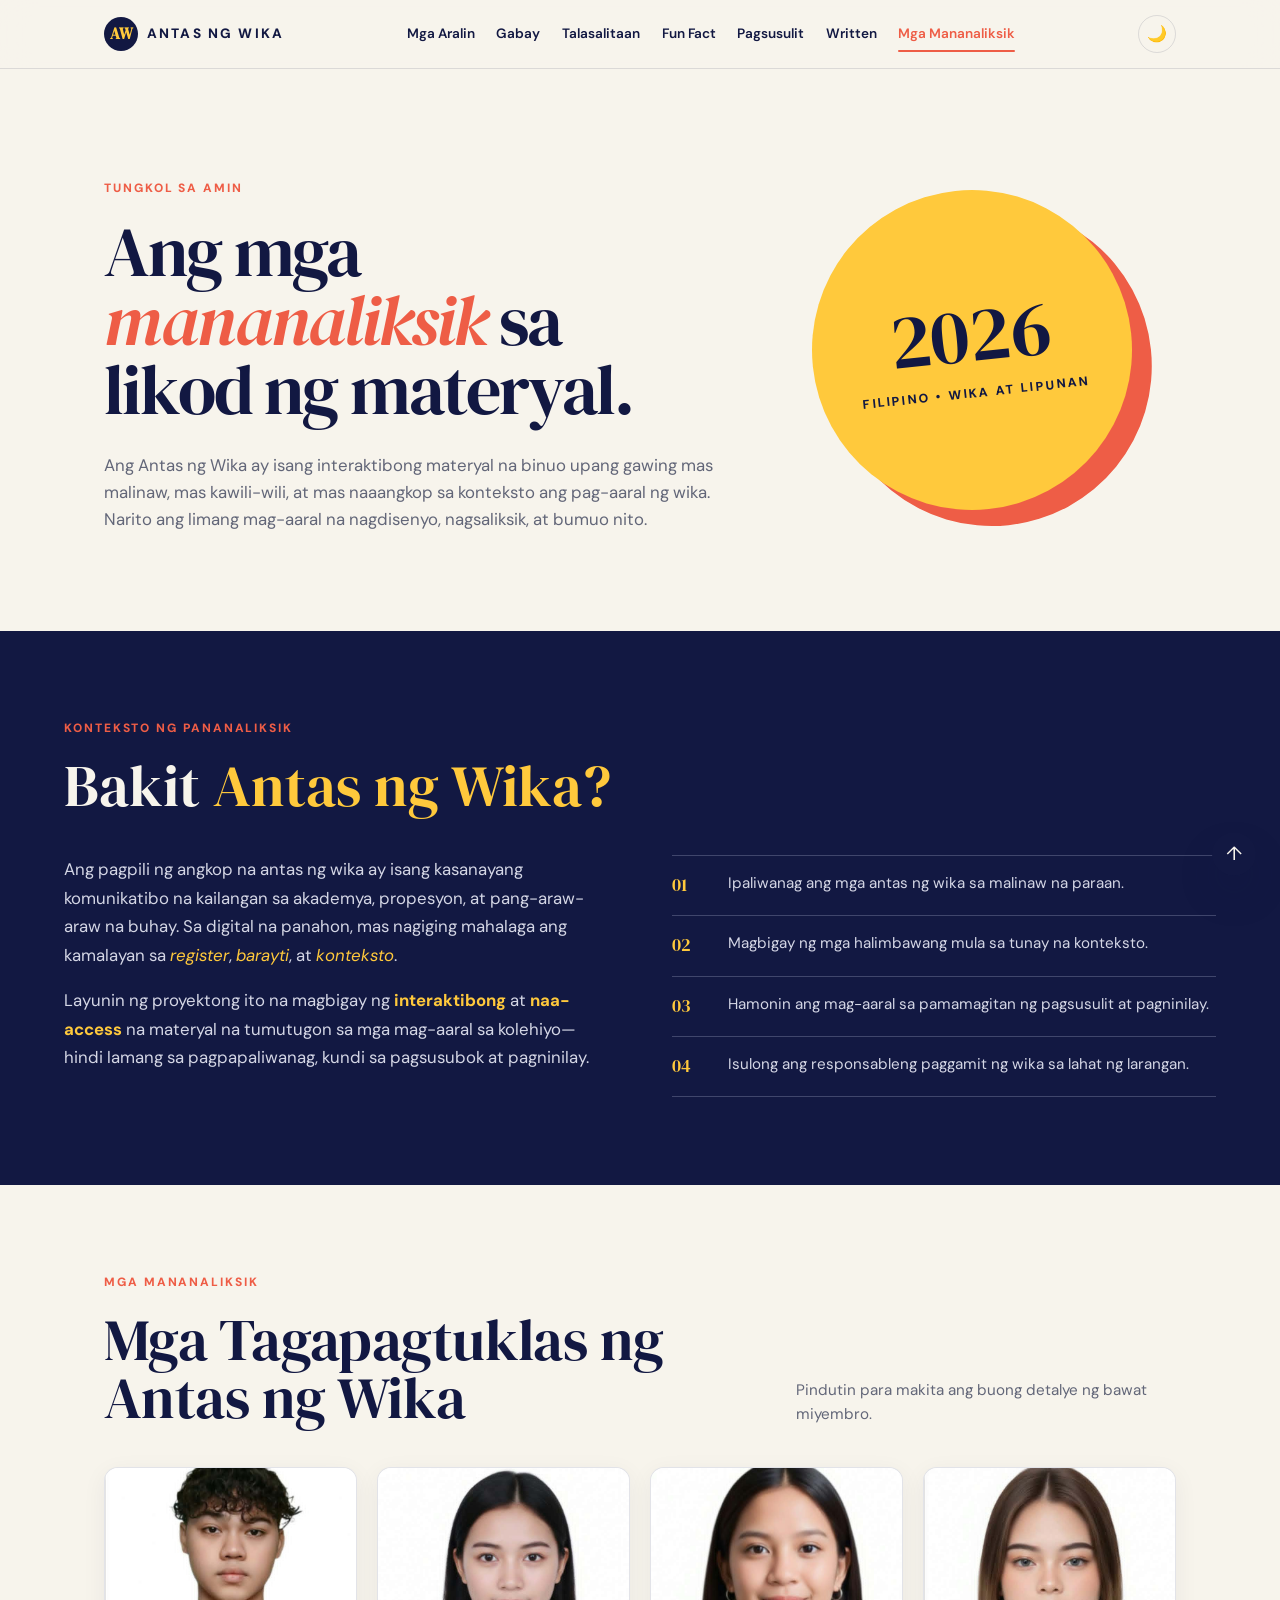
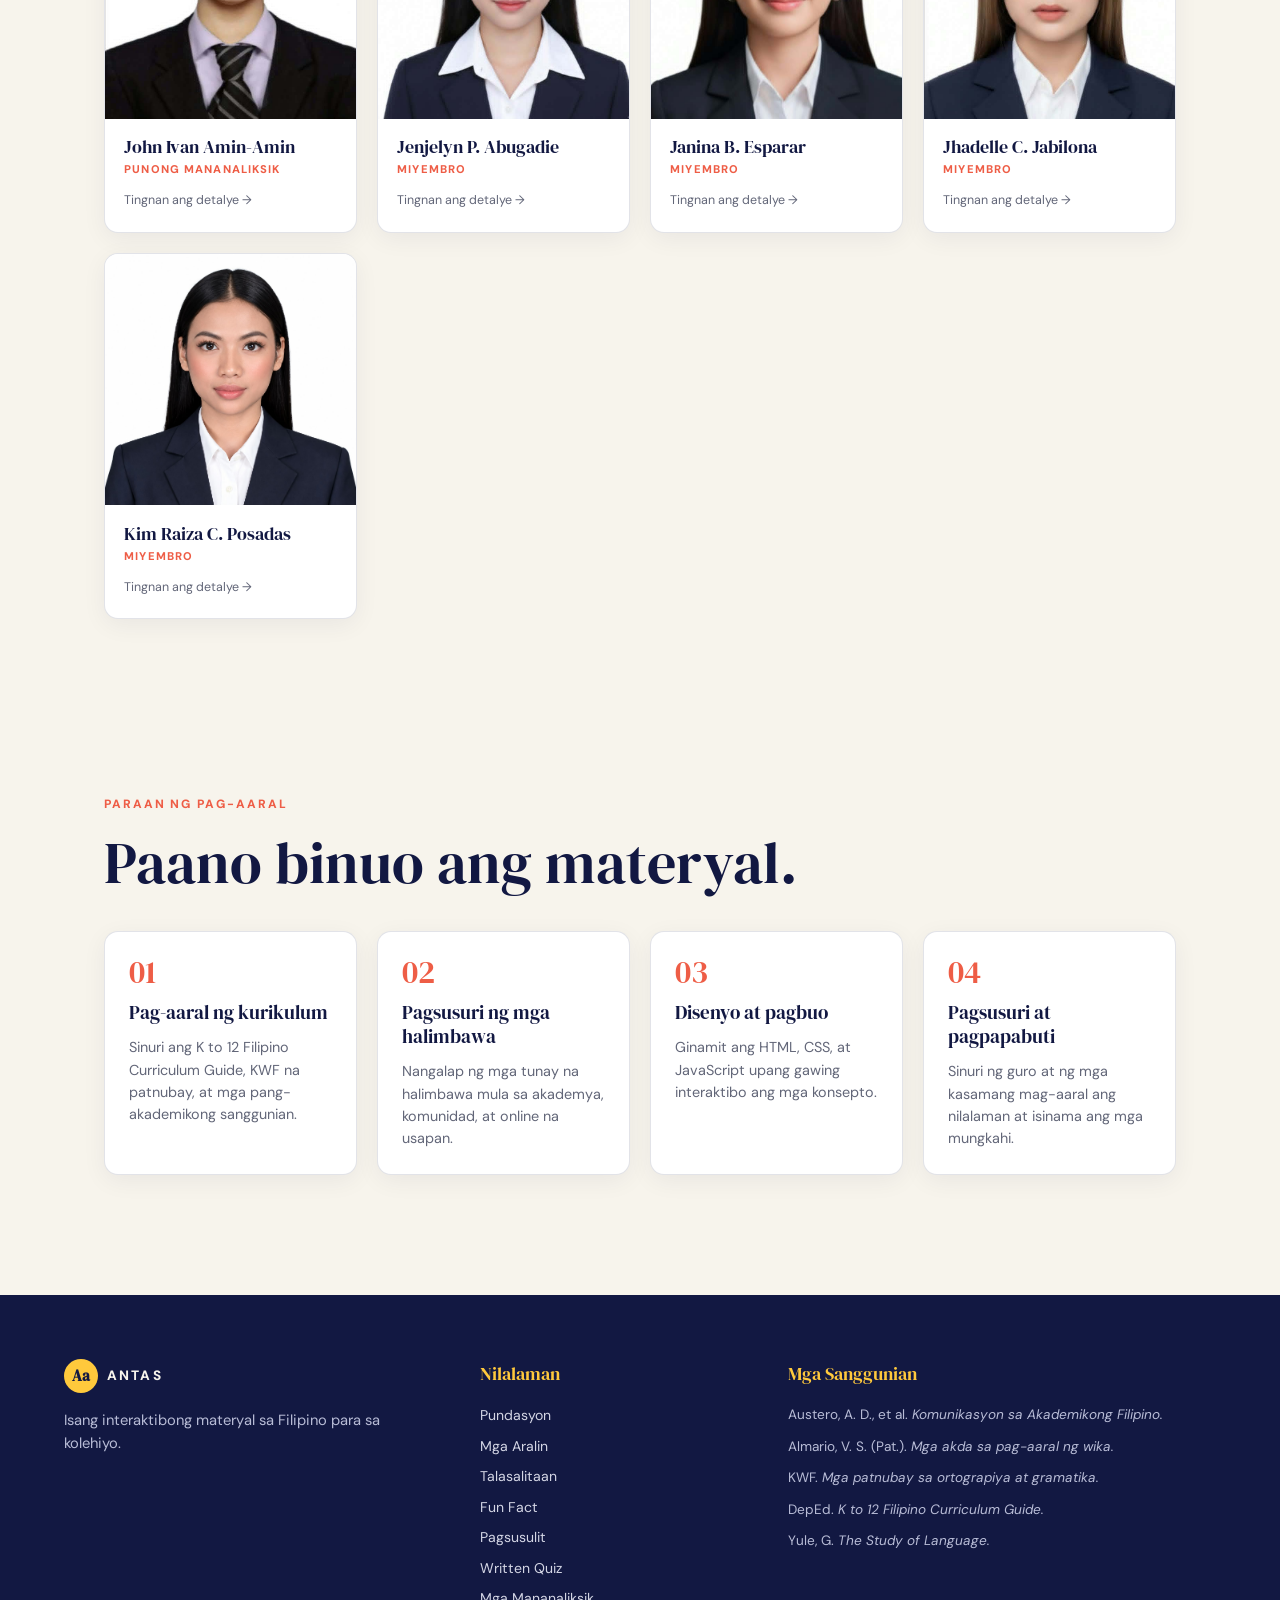
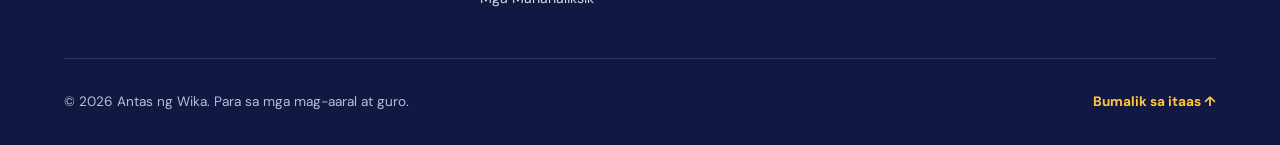
==== commit d51b9067: "clean: complete rewrite with mobile responsive + cleanup - All HTML files: clean nav structure - scr" ====
--- a/about.html
+++ b/about.html
@@ -10,7 +10,6 @@
   <link rel="preconnect" href="https://fonts.googleapis.com">
   <link rel="preconnect" href="https://fonts.gstatic.com" crossorigin>
   <link href="https://fonts.googleapis.com/css2?family=DM+Sans:wght@400;500;600;700&family=DM+Serif+Display&display=swap" rel="stylesheet">
-  <meta name="viewport" content="width=device-width, initial-scale=1, maximum-scale=5, user-scalable=yes">
   <link rel="stylesheet" href="styles.css">
 </head>
 <body>
@@ -26,6 +25,7 @@
         <a href="index.html#talasalitaan">Talasalitaan</a>
         <a href="index.html#funfact">Fun Fact</a>
         <a href="index.html#pagsusulit">Pagsusulit</a>
+        <a href="pagsusulit.html">Written</a>
         <a href="about.html" class="active" aria-current="page">Mga Mananaliksik</a>
       </div>
       <div class="nav-tools">
@@ -70,66 +70,61 @@
     </section>
 
     <section class="researchers section-pad">
-        <div class="section-head">
-            <div>
-            <div class="section-kicker">Mga mananaliksik</div>
-            <h2>Mga Tagapagtuklas ng Antas ng Wika</h2>
-            </div>
-            <p>Pindutin para makita ang buong detalye ng bawat miyembro.</p>
-        </div>
-
-        <div class="researcher-grid" id="researcherGrid">
-            <!-- 1 Jhon Ivan -->
-            <button class="researcher-card" data-member="m1" style="--av:#ffc93c">
-            <span class="researcher-photo"><img src="assets/Ivan.jpeg" alt="Litrato ni John Ivan Amin-Amin" loading="lazy"></span>
-            <span class="researcher-info">
-                <strong>John Ivan Amin-Amin</strong>
-                <em>Punong Mananaliksik</em>
-                <span class="researcher-hint">Tingnan ang detalye →</span>
-            </span>
-            </button>
-
-            <!-- 2 Jenjelyn -->
-            <button class="researcher-card" data-member="m2" style="--av:#51c7b8">
-            <span class="researcher-photo"><img src="assets/Abugadie.jpeg" alt="Litrato ni Jenjelyn P. Abugadie" loading="lazy"></span>
-            <span class="researcher-info">
-                <strong>Jenjelyn P. Abugadie</strong>
-                <em>Miyembro</em>
-                <span class="researcher-hint">Tingnan ang detalye →</span>
-            </span>
-            </button>
-
-            <!-- 3 Janina -->
-            <button class="researcher-card" data-member="m3" style="--av:#ee5d46">
-            <span class="researcher-photo"><img src="assets/Esparar.jpeg" alt="Litrato ni Janina B. Esparar" loading="lazy"></span>
-            <span class="researcher-info">
-                <strong>Janina B. Esparar</strong>
-                <em>Miyembro</em>
-                <span class="researcher-hint">Tingnan ang detalye →</span>
-            </span>
-            </button>
-
-            <!-- 4 Jhadelle -->
-            <button class="researcher-card" data-member="m4" style="--av:#3678e5">
-            <span class="researcher-photo"><img src="assets/Jabilona.jpeg" alt="Litrato ni Jhadelle C. Jabilona" loading="lazy"></span>
-            <span class="researcher-info">
-                <strong>Jhadelle C. Jabilona</strong>
-                <em>Miyembro</em>
-                <span class="researcher-hint">Tingnan ang detalye →</span>
-            </span>
-            </button>
-
-            <!-- 5 Kim Raiza -->
-            <button class="researcher-card" data-member="m5" style="--av:#8b5cf6">
-            <span class="researcher-photo"><img src="assets/kim.jpeg" alt="Litrato ni Kim Raiza C. Posadas" loading="lazy"></span>
-            <span class="researcher-info">
-                <strong>Kim Raiza C. Posadas</strong>
-                <em>Miyembro</em>
-                <span class="researcher-hint">Tingnan ang detalye →</span>
-            </span>
-            </button>
-        </div>
-        </section>
+      <div class="section-head">
+        <div>
+          <div class="section-kicker">Mga mananaliksik</div>
+          <h2>Mga Tagapagtuklas ng Antas ng Wika</h2>
+        </div>
+        <p>Pindutin para makita ang buong detalye ng bawat miyembro.</p>
+      </div>
+
+      <div class="researcher-grid" id="researcherGrid">
+        <button class="researcher-card" data-member="m1" style="--av:#ffc93c">
+          <span class="researcher-photo"><img src="assets/Ivan.jpeg" alt="Litrato ni John Ivan Amin-Amin" loading="lazy"></span>
+          <span class="researcher-info">
+            <strong>John Ivan Amin-Amin</strong>
+            <em>Punong Mananaliksik</em>
+            <span class="researcher-hint">Tingnan ang detalye →</span>
+          </span>
+        </button>
+
+        <button class="researcher-card" data-member="m2" style="--av:#51c7b8">
+          <span class="researcher-photo"><img src="assets/Abugadie.jpeg" alt="Litrato ni Jenjelyn P. Abugadie" loading="lazy"></span>
+          <span class="researcher-info">
+            <strong>Jenjelyn P. Abugadie</strong>
+            <em>Miyembro</em>
+            <span class="researcher-hint">Tingnan ang detalye →</span>
+          </span>
+        </button>
+
+        <button class="researcher-card" data-member="m3" style="--av:#ee5d46">
+          <span class="researcher-photo"><img src="assets/Esparar.jpeg" alt="Litrato ni Janina B. Esparar" loading="lazy"></span>
+          <span class="researcher-info">
+            <strong>Janina B. Esparar</strong>
+            <em>Miyembro</em>
+            <span class="researcher-hint">Tingnan ang detalye →</span>
+          </span>
+        </button>
+
+        <button class="researcher-card" data-member="m4" style="--av:#3678e5">
+          <span class="researcher-photo"><img src="assets/Jabilona.jpeg" alt="Litrato ni Jhadelle C. Jabilona" loading="lazy"></span>
+          <span class="researcher-info">
+            <strong>Jhadelle C. Jabilona</strong>
+            <em>Miyembro</em>
+            <span class="researcher-hint">Tingnan ang detalye →</span>
+          </span>
+        </button>
+
+        <button class="researcher-card" data-member="m5" style="--av:#8b5cf6">
+          <span class="researcher-photo"><img src="assets/kim.jpeg" alt="Litrato ni Kim Raiza C. Posadas" loading="lazy"></span>
+          <span class="researcher-info">
+            <strong>Kim Raiza C. Posadas</strong>
+            <em>Miyembro</em>
+            <span class="researcher-hint">Tingnan ang detalye →</span>
+          </span>
+        </button>
+      </div>
+    </section>
 
     <section class="method section-pad">
       <div class="section-kicker">PARAAN NG PAG-AARAL</div>
@@ -174,6 +169,7 @@
             <li><a href="index.html#talasalitaan">Talasalitaan</a></li>
             <li><a href="index.html#funfact">Fun Fact</a></li>
             <li><a href="index.html#pagsusulit">Pagsusulit</a></li>
+            <li><a href="pagsusulit.html">Written Quiz</a></li>
             <li><a href="about.html">Mga Mananaliksik</a></li>
           </ul>
         </div>
--- a/styles.css
+++ b/styles.css
@@ -395,7 +395,7 @@
 .pink   { background: var(--pink); }
 
 /* =========================================================
-   GLOSSARY — grid cards + modal
+   GLOSSARY
    ========================================================= */
 .glossary-list {
   display: grid;
@@ -473,7 +473,7 @@
 }
 
 /* =========================================================
-   CAROUSEL — FUN FACT
+   CAROUSEL
    ========================================================= */
 .funfact { background: var(--paper); }
 .funfact h2 { font-size: clamp(1.8rem, 4vw, 3.4rem); max-width: 780px; }
@@ -482,11 +482,6 @@
   position: relative;
   margin-top: 1.5rem;
   overflow: hidden;
-  border-radius: var(--radius);
-}
-.carousel:focus-visible {
-  outline: 3px solid var(--coral);
-  outline-offset: 8px;
   border-radius: var(--radius);
 }
 .carousel-track {
@@ -553,10 +548,6 @@
   transform: translateY(-50%) scale(1.06);
 }
 .carousel-btn:disabled { opacity: .35; cursor: not-allowed; }
-.carousel-btn:focus-visible {
-  outline: 3px solid var(--coral);
-  outline-offset: 3px;
-}
 .carousel-prev { left: -8px; }
 .carousel-next { right: -8px; }
 .carousel-dots {
@@ -575,14 +566,9 @@
   padding: 0;
   transition: background .2s, transform .2s;
 }
-.carousel-dot:hover { background: var(--muted); }
 .carousel-dot.active {
   background: var(--coral);
   transform: scale(1.35);
-}
-.carousel-dot:focus-visible {
-  outline: 3px solid var(--coral);
-  outline-offset: 3px;
 }
 .funfact-bonus {
   margin-top: 2rem;
@@ -609,7 +595,7 @@
   line-height: 1.7;
 }
 
-/* ============ QUIZ ============ */
+/* ============ INTERACTIVE QUIZ ============ */
 .quiz-section {
   background: var(--coral);
   color: #121842;
@@ -853,8 +839,7 @@
   color: #b8bcd6;
 }
 .footer-bottom p { margin: 0; }
-.back-top { color: var(--yellow); font-weight: 700; transition: opacity .2s; }
-.back-top:hover { opacity: .8; }
+.back-top { color: var(--yellow); font-weight: 700; }
 .back-top-btn {
   position: fixed;
   bottom: 1.5rem; right: 1.5rem;
@@ -866,9 +851,8 @@
   display: grid; place-items: center;
   box-shadow: var(--shadow-lg);
   z-index: 80;
-  transition: background .2s, transform .2s;
-}
-.back-top-btn:hover { background: var(--coral); transform: translateY(-3px); }
+}
+.back-top-btn:hover { background: var(--coral); }
 
 /* ============ DIALOG ============ */
 dialog {
@@ -895,7 +879,6 @@
   color: var(--paper);
   font-size: 1.4rem; line-height: 1;
   display: grid; place-items: center;
-  transition: background .2s;
 }
 .dialog-close:hover { background: var(--coral); }
 .dialog-inner { padding: clamp(1.5rem, 5vw, 3rem); }
@@ -1095,10 +1078,6 @@
   box-shadow: var(--shadow-lg);
   border-color: var(--av, var(--teal));
 }
-.researcher-card:focus-visible {
-  outline: 3px solid var(--av, var(--teal));
-  outline-offset: 3px;
-}
 .researcher-photo {
   position: relative;
   display: block;
@@ -1201,31 +1180,56 @@
   line-height: 1.7;
   margin: 0 0 1.5rem;
 }
-.member-details {
-  list-style: none; padding: 0; margin: 0;
-  border-top: 1px solid var(--border);
-}
-.member-details li {
-  display: grid;
-  grid-template-columns: 130px 1fr;
-  gap: 1rem;
-  padding: .85rem 0;
-  border-bottom: 1px solid var(--border);
-  align-items: baseline;
-}
-.member-details li:last-child { border-bottom: 0; }
-.member-details span {
-  font-size: .72rem;
+.member-moto {
+  margin: 1.25rem 0 1.5rem;
+  padding: 1rem 1.2rem;
+  background: var(--card);
+  border-left: 5px solid var(--yellow);
+  border-radius: 0 var(--radius-sm) var(--radius-sm) 0;
+}
+.member-moto-label {
+  display: block;
+  font-size: .68rem;
+  letter-spacing: .14em;
   font-weight: 800;
-  letter-spacing: .08em;
+  color: var(--coral);
   text-transform: uppercase;
-  color: var(--muted);
-}
-.member-details strong {
-  font-weight: 600;
-  font-size: .95rem;
-  word-break: break-word;
-}
+  margin-bottom: .35rem;
+}
+.member-moto p {
+  margin: 0;
+  font-style: italic;
+  font-size: .98rem;
+  line-height: 1.6;
+  color: var(--ink);
+}
+.member-socials {
+  display: flex;
+  gap: .75rem;
+  flex-wrap: wrap;
+  margin-top: .5rem;
+}
+.social-link {
+  display: inline-flex;
+  align-items: center;
+  gap: .5rem;
+  padding: .55rem 1rem;
+  border-radius: 100px;
+  font-weight: 700;
+  font-size: .85rem;
+  border: 1.5px solid var(--ink);
+  color: var(--ink);
+  transition: background .2s, color .2s, transform .2s;
+}
+.social-link:hover {
+  background: var(--ink);
+  color: var(--paper);
+  transform: translateY(-2px);
+}
+.social-link.fb { border-color: #1877f2; color: #1877f2; }
+.social-link.fb:hover { background: #1877f2; color: #fff; border-color: #1877f2; }
+.social-link.ig { border-color: #e1306c; color: #e1306c; }
+.social-link.ig:hover { background: #e1306c; color: #fff; border-color: #e1306c; }
 .method { background: var(--paper); }
 .method h2 {
   font-family: "DM Serif Display", serif;
@@ -1269,64 +1273,560 @@
   line-height: 1.55;
 }
 
+/* =========================================================
+   WRITTEN QUIZ — Sequential Version
+   ========================================================= */
+.written-hero {
+  min-height: calc(60vh - var(--nav-h));
+  display: grid;
+  grid-template-columns: minmax(0, 1.2fr) minmax(0, .8fr);
+  align-items: center;
+  gap: 4vw;
+}
+.written-hero-copy { max-width: 720px; }
+.written-hero h1 {
+  font-family: "DM Serif Display", serif;
+  font-weight: 400;
+  font-size: clamp(2.4rem, 5.5vw, 5rem);
+  line-height: .98;
+  letter-spacing: -.03em;
+  margin: 0;
+}
+.written-hero h1 em { color: var(--coral); font-style: italic; font-weight: 400; }
+.written-hero .lede { max-width: 620px; font-size: 1.05rem; color: var(--muted); margin: 1.75rem 0; }
+.written-hero-art { display: grid; place-items: center; min-height: 260px; }
+.written-badge {
+  width: min(220px, 70%);
+  aspect-ratio: 1 / 1;
+  border-radius: 50%;
+  background: var(--teal);
+  display: grid; place-content: center; text-align: center;
+  gap: .5rem;
+  box-shadow: 14px 14px 0 var(--ink);
+  transform: rotate(-6deg);
+  color: #121842;
+  padding: 1.5rem;
+}
+.written-badge-no { font-family: "DM Serif Display", serif; font-size: clamp(3rem, 5vw, 4.5rem); line-height: 1; }
+.written-badge-label { font-size: .75rem; text-transform: uppercase; letter-spacing: .18em; font-weight: 800; }
+
+.written-quiz { background: var(--paper); }
+.written-quiz-header {
+  background: var(--card);
+  border: 1px solid var(--border);
+  border-radius: var(--radius);
+  padding: 1.5rem 2rem;
+  margin-bottom: 2rem;
+  box-shadow: var(--shadow);
+}
+.written-quiz-info {
+  display: flex; gap: 2rem; flex-wrap: wrap;
+  align-items: center;
+  padding-bottom: 1rem;
+  border-bottom: 1px solid var(--border);
+  margin-bottom: 1rem;
+  font-size: .95rem;
+}
+.written-quiz-info b { color: var(--coral); }
+.written-quiz-legend { display: flex; gap: 1.5rem; flex-wrap: wrap; font-size: .85rem; color: var(--muted); }
+.written-quiz-legend b { color: var(--ink); margin-right: .25rem; }
+
+.written-field {
+  display: inline-flex;
+  align-items: center;
+  gap: .5rem;
+  font-size: .95rem;
+}
+.written-field b { color: var(--coral); white-space: nowrap; }
+.written-field input {
+  border: 0;
+  border-bottom: 2px solid var(--border);
+  background: transparent;
+  color: var(--ink);
+  font: inherit;
+  font-size: .95rem;
+  padding: .35rem .25rem;
+  outline: none;
+  transition: border-color .2s;
+  min-width: 180px;
+}
+.written-field input:focus { border-bottom-color: var(--coral); }
+.written-field input::placeholder { color: var(--muted); opacity: .6; font-style: italic; }
+.written-field input[type="date"] { cursor: pointer; min-width: 150px; }
+body.dark .written-field input { color-scheme: dark; }
+
+.written-score-display {
+  font-size: .95rem;
+  display: inline-flex;
+  align-items: center;
+  gap: .5rem;
+}
+.written-score-display b { color: var(--coral); }
+.written-score-display span {
+  font-weight: 700;
+  font-variant-numeric: tabular-nums;
+  color: var(--ink);
+}
+
+.shake {
+  animation: shake .4s ease;
+  border-bottom-color: var(--coral) !important;
+}
+@keyframes shake {
+  0%, 100% { transform: translateX(0); }
+  25% { transform: translateX(-6px); }
+  75% { transform: translateX(6px); }
+}
+
+.written-card {
+  background: var(--card);
+  color: var(--ink);
+  padding: clamp(1.4rem, 3vw, 2.4rem);
+  border-radius: var(--radius);
+  box-shadow: 12px 12px 0 #121842;
+  max-width: 900px;
+  margin: 0 auto;
+}
+
+.written-top {
+  display: flex; align-items: center; gap: .9rem;
+  font-size: .74rem; font-weight: 800;
+  text-transform: uppercase; letter-spacing: .08em;
+  flex-wrap: wrap;
+}
+.written-top > span:first-child { white-space: nowrap; }
+.written-section-tag {
+  background: var(--coral);
+  color: #fff;
+  padding: .25rem .7rem;
+  border-radius: 100px;
+  font-size: .68rem;
+  letter-spacing: .08em;
+  white-space: nowrap;
+}
+
+.written-instruction {
+  display: inline-block;
+  background: #eaf7f5;
+  color: #176d63;
+  border-radius: 6px;
+  padding: .4rem .8rem;
+  font-size: .82rem;
+  font-weight: 600;
+  margin: 1.25rem 0 .5rem;
+  font-style: italic;
+}
+
+.written-card h3 {
+  font-family: "DM Serif Display", serif;
+  font-weight: 400;
+  font-size: clamp(1.15rem, 2vw, 1.55rem);
+  line-height: 1.35;
+  margin: .5rem 0 1.5rem;
+  display: flex;
+  gap: .5rem;
+  align-items: baseline;
+}
+.written-q-num {
+  color: var(--coral);
+  font-weight: 800;
+  font-family: "DM Sans", sans-serif;
+  font-size: .95rem;
+  flex-shrink: 0;
+}
+.written-card h3 u {
+  text-decoration: underline;
+  text-decoration-color: var(--coral);
+  text-underline-offset: 3px;
+  font-weight: 600;
+}
+
+.written-answers {
+  display: grid;
+  gap: .6rem;
+}
+.written-answer {
+  display: flex;
+  gap: .9rem;
+  align-items: flex-start;
+  text-align: left;
+  border: 1.5px solid var(--border);
+  background: var(--card);
+  color: var(--ink);
+  padding: .85rem 1rem;
+  border-radius: var(--radius-sm);
+  transition: border-color .2s, transform .2s, background .2s;
+  width: 100%;
+  font-size: .93rem;
+  line-height: 1.5;
+  cursor: pointer;
+  font: inherit;
+}
+.written-answer:hover:not(:disabled) {
+  border-color: var(--ink);
+  transform: translateX(3px);
+}
+.written-answer:disabled {
+  cursor: not-allowed;
+}
+.written-answer-key {
+  width: 26px; height: 26px;
+  border: 1.5px solid currentColor;
+  border-radius: 50%;
+  display: grid; place-items: center;
+  font-weight: 800; font-size: .8rem;
+  flex: none;
+}
+.written-answer-text { flex: 1; }
+.written-answer.correct {
+  background: #daf4e8;
+  border-color: #167a57;
+  color: #0f4a34;
+}
+.written-answer.wrong {
+  background: #ffe1dc;
+  border-color: #ba3321;
+  color: #7a1e10;
+}
+
+.written-feedback-box {
+  min-height: 2.5rem;
+  margin-top: 1rem;
+  font-size: .92rem;
+  line-height: 1.55;
+  padding: .75rem 1rem;
+  border-radius: var(--radius-sm);
+  transition: background .2s;
+}
+.written-feedback-box:empty {
+  padding: 0;
+  margin-top: .75rem;
+}
+.written-feedback-box.correct {
+  background: #daf4e8;
+  color: #0f4a34;
+  border-left: 4px solid #167a57;
+}
+.written-feedback-box.wrong {
+  background: #ffe1dc;
+  color: #7a1e10;
+  border-left: 4px solid #ba3321;
+}
+.written-feedback-box strong {
+  font-weight: 800;
+  margin-right: .25rem;
+}
+
+.written-card-actions {
+  display: flex;
+  justify-content: flex-end;
+  margin-top: 1rem;
+}
+
+.written-card.result {
+  text-align: center;
+}
+.written-card.result .eyebrow {
+  color: var(--coral);
+}
+.written-card.result .written-result-score {
+  font-family: "DM Serif Display", serif;
+  font-size: clamp(4.5rem, 9vw, 6.5rem);
+  line-height: 1;
+  color: var(--coral);
+  margin: .5rem 0;
+}
+.written-card.result .written-result-score small {
+  font-size: 1.6rem;
+  color: var(--ink);
+  margin-left: .25rem;
+}
+.written-card.result h3 {
+  font-family: "DM Serif Display", serif;
+  font-weight: 400;
+  font-size: clamp(1.3rem, 2.5vw, 1.8rem);
+  margin: .5rem 0 1rem;
+  display: block;
+  text-align: center;
+}
+.written-card.result p {
+  color: var(--muted);
+  max-width: 480px;
+  margin: 0 auto 1.5rem;
+}
+.written-card.result .result-share-info {
+  margin: 1.5rem auto;
+  padding: 1rem 1.5rem;
+  background: rgba(18, 24, 66, .05);
+  border-radius: var(--radius-sm);
+  max-width: 360px;
+  text-align: left;
+  display: grid;
+  gap: .35rem;
+}
+body.dark .written-card.result .result-share-info {
+  background: rgba(255, 255, 255, .08);
+}
+.written-card.result .result-share-info p {
+  margin: 0 !important;
+  font-size: .95rem;
+  color: var(--ink);
+}
+.written-card.result .result-share-info b {
+  color: var(--coral);
+  margin-right: .5rem;
+}
+.written-card.result .written-result-actions {
+  display: flex;
+  gap: .75rem;
+  justify-content: center;
+  margin-top: 1.5rem;
+  flex-wrap: wrap;
+}
+.written-card.result .written-result-actions .button {
+  font-size: .9rem;
+  padding: .75rem 1.25rem;
+}
+.written-card.result .share-hint {
+  margin: 1rem 0 0 !important;
+  font-size: .85rem !important;
+  color: #167a57 !important;
+  font-weight: 600;
+  animation: fadeIn .3s ease;
+}
+@keyframes fadeIn {
+  from { opacity: 0; transform: translateY(-5px); }
+  to { opacity: 1; transform: translateY(0); }
+}
+
+body.dark .written-card {
+  box-shadow: 12px 12px 0 #05072a;
+}
+body.dark .written-instruction {
+  background: #1c3a37;
+  color: #7fded0;
+}
+body.dark .written-answer.correct {
+  background: #1c4a3a;
+  border-color: #2e9c74;
+  color: #b8f0d6;
+}
+body.dark .written-answer.wrong {
+  background: #4a1c1c;
+  border-color: #b94040;
+  color: #ffc9c9;
+}
+body.dark .written-feedback-box.correct {
+  background: #1c4a3a;
+  color: #b8f0d6;
+}
+body.dark .written-feedback-box.wrong {
+  background: #4a1c1c;
+  color: #ffc9c9;
+}
+
 /* ============ RESPONSIVE ============ */
 @media (max-width: 1100px) {
   .nav-links { gap: 1rem; font-size: .8rem; }
 }
+
 @media (max-width: 960px) {
   :root { --nav-h: 64px; }
+
+  /* NAV */
+  .nav { padding: 0 1rem; }
+  .brand { font-size: .75rem; letter-spacing: .1em; }
+  .brand-mark { width: 30px; height: 30px; font-size: .85rem; }
   .nav-links { display: none; }
   .nav-links.open {
     display: flex;
     position: absolute;
     top: var(--nav-h); left: 0; right: 0;
     background: var(--paper);
-    padding: 1.25rem max(5vw, 1.25rem);
+    padding: 1.25rem 1rem;
     flex-direction: column;
     align-items: flex-start;
     gap: 1rem;
     border-bottom: 1px solid var(--border);
     box-shadow: 0 20px 40px rgba(0,0,0,.08);
+    max-height: calc(100vh - var(--nav-h));
+    overflow-y: auto;
   }
-  .menu { display: block; }
+  .nav-links.open a {
+    font-size: .95rem;
+    width: 100%;
+    padding: .5rem 0;
+    border-bottom: 1px solid var(--border);
+  }
+  .menu { display: grid; place-items: center; width: 38px; height: 38px; }
+
+  /* HERO */
   .hero { grid-template-columns: 1fr; padding-top: 2rem; gap: 2.5rem; }
   .hero-art { min-height: 360px; }
   .concept-grid { grid-template-columns: 1fr; gap: 2.5rem; }
-  .quiz-section { grid-template-columns: 1fr; gap: 2.5rem; }
+
+  /* INTERACTIVE QUIZ */
+  .quiz-section { grid-template-columns: 1fr; gap: 2rem; }
+  .quiz-intro { max-width: 100%; }
+  .quiz-card { padding: 1.25rem 1rem; box-shadow: 6px 6px 0 #121842; }
+  .answers { gap: .5rem; }
+  .answer { padding: .75rem .85rem; font-size: .88rem; gap: .6rem; }
+  .answer .key { width: 24px; height: 24px; font-size: .75rem; }
+
+  /* SECTION HEAD */
   .section-head { flex-direction: column; align-items: flex-start; gap: .75rem; }
+
+  /* FOOTER */
   .footer-top { grid-template-columns: 1fr; gap: 2rem; }
   .footer-nav { grid-template-columns: 1fr 1fr; gap: 1.5rem; }
+
+  /* ABOUT */
   .about-hero { grid-template-columns: 1fr; gap: 2.5rem; padding-top: 2rem; }
   .about-hero-art { min-height: 260px; }
   .about-context-grid { grid-template-columns: 1fr; gap: 2.5rem; }
-}
+
+  /* WRITTEN QUIZ */
+  .written-hero {
+    grid-template-columns: 1fr;
+    gap: 2rem;
+    padding-top: 2rem;
+    min-height: auto;
+  }
+  .written-hero-copy { max-width: 100%; }
+  .written-hero h1 { font-size: clamp(1.8rem, 8vw, 2.5rem); }
+  .written-hero .lede { font-size: .95rem; }
+  .written-hero-art { min-height: 180px; }
+  .written-badge { width: min(180px, 60%); padding: 1.25rem; }
+  .written-badge-no { font-size: 2.5rem; }
+
+  .written-quiz { padding: 3.5rem 1.25rem; }
+  .written-quiz-header { padding: 1.25rem 1rem; margin-bottom: 1.5rem; }
+  .written-quiz-info {
+    flex-direction: column;
+    align-items: stretch;
+    gap: .75rem;
+  }
+  .written-field { flex: 1 1 100%; width: 100%; }
+  .written-field input { flex: 1; width: 100%; min-width: 0; }
+  .written-score-display { font-size: .9rem; }
+  .written-quiz-legend {
+    display: grid;
+    grid-template-columns: repeat(2, 1fr);
+    gap: .4rem .75rem;
+    font-size: .8rem;
+  }
+  .written-quiz-legend span { padding: .25rem 0; }
+
+  .written-card {
+    padding: 1.25rem 1rem;
+    box-shadow: 6px 6px 0 #121842;
+    border-radius: 10px;
+  }
+  .written-top { flex-wrap: wrap; gap: .4rem; font-size: .68rem; }
+  .written-top > span:first-child { flex-basis: 100%; }
+  .written-top .progress { flex-basis: 100%; order: 3; }
+  .written-section-tag { font-size: .62rem; padding: .2rem .55rem; }
+  .written-instruction {
+    font-size: .78rem;
+    padding: .35rem .7rem;
+    margin: .9rem 0 .35rem;
+    display: block;
+    line-height: 1.5;
+  }
+  .written-card h3 {
+    font-size: 1.05rem;
+    line-height: 1.35;
+    margin: .4rem 0 1.1rem;
+    flex-direction: column;
+    gap: .25rem;
+  }
+  .written-q-num { font-size: .85rem; }
+  .written-answer {
+    padding: .7rem .85rem;
+    font-size: .88rem;
+    gap: .6rem;
+    border-radius: 8px;
+  }
+  .written-answer-key { width: 24px; height: 24px; font-size: .75rem; }
+  .written-feedback-box { font-size: .85rem; padding: .65rem .85rem; margin-top: .85rem; }
+  .written-card-actions { margin-top: .85rem; }
+  .written-card-actions .button { width: 100%; justify-content: center; padding: .8rem 1rem; }
+
+  .written-card.result { padding: 1.5rem 1.25rem; }
+  .written-card.result .written-result-score { font-size: 4rem; }
+  .written-card.result .written-result-score small { font-size: 1.2rem; }
+  .written-card.result h3 { font-size: 1.2rem; }
+  .written-card.result p { font-size: .92rem; }
+  .written-card.result .result-share-info { padding: .85rem 1rem; font-size: .85rem; }
+  .written-card.result .written-result-actions { flex-direction: column; gap: .5rem; }
+  .written-card.result .written-result-actions .button { width: 100%; justify-content: center; }
+}
+
 @media (max-width: 600px) {
-  .section-pad { padding: 3.5rem 1.25rem; }
-  .hero h1 { font-size: 2rem; }
-  .hero-art { min-height: 300px; }
-  .sun { inset: 18% 8% 12% 12%; box-shadow: 12px 12px 0 var(--coral); font-size: 1.7rem; }
-  .orbit { font-size: .72rem; padding: .55rem .85rem; box-shadow: 4px 4px 0 #121842; }
-  .orbit-one { right: 0; top: 2%; }
-  .orbit-two { left: 0; bottom: 4%; }
-  .orbit-three { right: 0; bottom: 28%; }
-  .hero-actions { flex-direction: column; align-items: stretch; gap: .75rem; }
+  .section-pad { padding: 3rem 1rem; }
+  .nav { padding: 0 .85rem; gap: .5rem; }
+  .brand span:last-child { font-size: .7rem; letter-spacing: .08em; }
+  .nav-tools { gap: .35rem; }
+  .icon-btn { width: 34px; height: 34px; font-size: .9rem; }
+  .menu { width: 34px; height: 34px; font-size: 1.2rem; }
+
+  .hero h1 { font-size: 1.85rem; }
+  .hero-art { min-height: 280px; }
+  .sun { inset: 20% 10% 15% 15%; font-size: 1.5rem; box-shadow: 10px 10px 0 var(--coral); }
+  .orbit { font-size: .68rem; padding: .5rem .8rem; box-shadow: 3px 3px 0 #121842; }
+  .hero-actions { flex-direction: column; align-items: stretch; }
   .hero-actions .button { justify-content: center; }
   .context-strip { grid-template-columns: 1fr 1fr; }
   .context-strip span:nth-child(2) { border-right: 0; }
   .lesson-card { aspect-ratio: 4 / 5; }
-  .quiz-card { box-shadow: 6px 6px 0 #121842; padding: 1.25rem; }
-  .score-badge strong { font-size: 3rem; }
-  .result-score { font-size: 4rem; }
-  .result-actions { flex-direction: column; }
-  .result-actions .button { justify-content: center; }
+
+  .quiz-card { padding: 1rem .85rem; box-shadow: 4px 4px 0 #121842; }
+  .quiz-top { font-size: .65rem; gap: .5rem; flex-wrap: wrap; }
+  .quiz-top > span:first-child { flex-basis: 100%; }
+  .quiz-top .progress { flex-basis: 100%; order: 3; }
+  .scenario { font-size: .7rem; padding: .3rem .55rem; margin: 1rem 0 .3rem; }
+  .quiz-card h3 { font-size: 1.05rem; margin: .35rem 0 1.1rem; }
+  .answer { padding: .65rem .75rem; font-size: .82rem; gap: .5rem; }
+  .answer .key { width: 22px; height: 22px; font-size: .7rem; flex-shrink: 0; }
+  .feedback { font-size: .82rem; min-height: 2rem; }
+  .result-score { font-size: 3.5rem; }
+  .result-score small { font-size: 1.2rem; }
+  .result-actions { flex-direction: column; gap: .5rem; }
+  .result-actions .button { width: 100%; justify-content: center; }
+
+  .written-quiz { padding: 2.5rem .85rem; }
+  .written-quiz-header { padding: 1rem .85rem; border-radius: 10px; }
+  .written-field { font-size: .85rem; }
+  .written-field b { font-size: .8rem; }
+  .written-field input { font-size: .88rem; padding: .3rem .2rem; }
+  .written-quiz-legend { grid-template-columns: 1fr 1fr; font-size: .72rem; gap: .35rem; }
+  .written-card { padding: 1rem .85rem; box-shadow: 4px 4px 0 #121842; border-radius: 8px; }
+  .written-card h3 { font-size: .98rem; }
+  .written-instruction { font-size: .72rem; padding: .3rem .55rem; }
+  .written-section-tag { font-size: .58rem; }
+  .written-answer { padding: .65rem .75rem; font-size: .82rem; gap: .5rem; }
+  .written-answer-key { width: 22px; height: 22px; font-size: .7rem; flex-shrink: 0; }
+  .written-answer-text { font-size: .82rem; line-height: 1.45; }
+  .written-feedback-box { font-size: .8rem; padding: .6rem .75rem; }
+  .written-card-actions .button { padding: .75rem 1rem; font-size: .88rem; }
+
+  .written-card.result { padding: 1.25rem .85rem; }
+  .written-card.result .written-result-score { font-size: 3.2rem; }
+  .written-card.result .written-result-score small { font-size: 1rem; }
+  .written-card.result h3 { font-size: 1.05rem; }
+  .written-card.result p { font-size: .85rem; }
+  .written-card.result .result-share-info { padding: .75rem .85rem; font-size: .78rem; }
+  .written-card.result .written-result-actions .button { padding: .75rem 1rem; font-size: .85rem; }
+
   .footer-nav { grid-template-columns: 1fr; }
   .footer-bottom { flex-direction: column; align-items: flex-start; }
+
   dialog { box-shadow: 8px 8px 0 var(--ink); }
   .back-top-btn { bottom: 1rem; right: 1rem; width: 40px; height: 40px; }
+
   .about-hero h1 { font-size: 2.2rem; }
   .about-badge { width: min(240px, 75%); box-shadow: 12px 12px 0 var(--coral); padding: 1.5rem; }
   .researcher-grid { grid-template-columns: 1fr; }
-  .member-details li { grid-template-columns: 1fr; gap: .25rem; }
   .member-photo-large { aspect-ratio: 4 / 3; }
   .carousel-btn { width: 38px; height: 38px; font-size: 1.3rem; }
   .carousel-prev { left: -4px; }
@@ -1334,7 +1834,35 @@
   .carousel-slide { padding: 1.5rem 1.25rem; min-height: 280px; }
 }
 
-/* ============ PRINT ============ */
+@media (max-width: 380px) {
+  .written-card h3 { font-size: .92rem; }
+  .written-answer { padding: .6rem .65rem; font-size: .78rem; }
+  .written-answer-key { width: 20px; height: 20px; font-size: .65rem; }
+  .written-quiz-legend { grid-template-columns: 1fr; }
+  .brand span:last-child { display: none; }
+}
+
+@supports (padding: max(0px)) {
+  @media (max-width: 960px) {
+    .section-pad {
+      padding-left: max(1rem, env(safe-area-inset-left));
+      padding-right: max(1rem, env(safe-area-inset-right));
+    }
+    .nav {
+      padding-left: max(.85rem, env(safe-area-inset-left));
+      padding-right: max(.85rem, env(safe-area-inset-right));
+    }
+  }
+}
+
+@media (hover: none) {
+  .written-answer:hover:not(:disabled) { transform: none; border-color: var(--border); }
+  .answer:hover:not(:disabled) { transform: none; border-color: var(--border); }
+  .nav-links a:hover { color: inherit; }
+}
+/* =========================================================
+   PRINT
+   ========================================================= */
 @media print {
   .nav-wrap, .quiz-section, .site-footer, .confetti,
   .icon-btn, .menu, .hero-art, .reading-progress,
@@ -1378,55 +1906,3 @@
   .reveal { opacity: 1; transform: none; }
   .carousel-track { transition: none; }
 }
-
-/* ============ MEMBER MOTO + SOCIALS ============ */
-.member-moto {
-  margin: 1.25rem 0 1.5rem;
-  padding: 1rem 1.2rem;
-  background: var(--card);
-  border-left: 5px solid var(--yellow);
-  border-radius: 0 var(--radius-sm) var(--radius-sm) 0;
-}
-.member-moto-label {
-  display: block;
-  font-size: .68rem;
-  letter-spacing: .14em;
-  font-weight: 800;
-  color: var(--coral);
-  text-transform: uppercase;
-  margin-bottom: .35rem;
-}
-.member-moto p {
-  margin: 0;
-  font-style: italic;
-  font-size: .98rem;
-  line-height: 1.6;
-  color: var(--ink);
-}
-.member-socials {
-  display: flex;
-  gap: .75rem;
-  flex-wrap: wrap;
-  margin-top: .5rem;
-}
-.social-link {
-  display: inline-flex;
-  align-items: center;
-  gap: .5rem;
-  padding: .55rem 1rem;
-  border-radius: 100px;
-  font-weight: 700;
-  font-size: .85rem;
-  border: 1.5px solid var(--ink);
-  color: var(--ink);
-  transition: background .2s, color .2s, transform .2s;
-}
-.social-link:hover {
-  background: var(--ink);
-  color: var(--paper);
-  transform: translateY(-2px);
-}
-.social-link.fb { border-color: #1877f2; color: #1877f2; }
-.social-link.fb:hover { background: #1877f2; color: #fff; border-color: #1877f2; }
-.social-link.ig { border-color: #e1306c; color: #e1306c; }
-.social-link.ig:hover { background: #e1306c; color: #fff; border-color: #e1306c; }
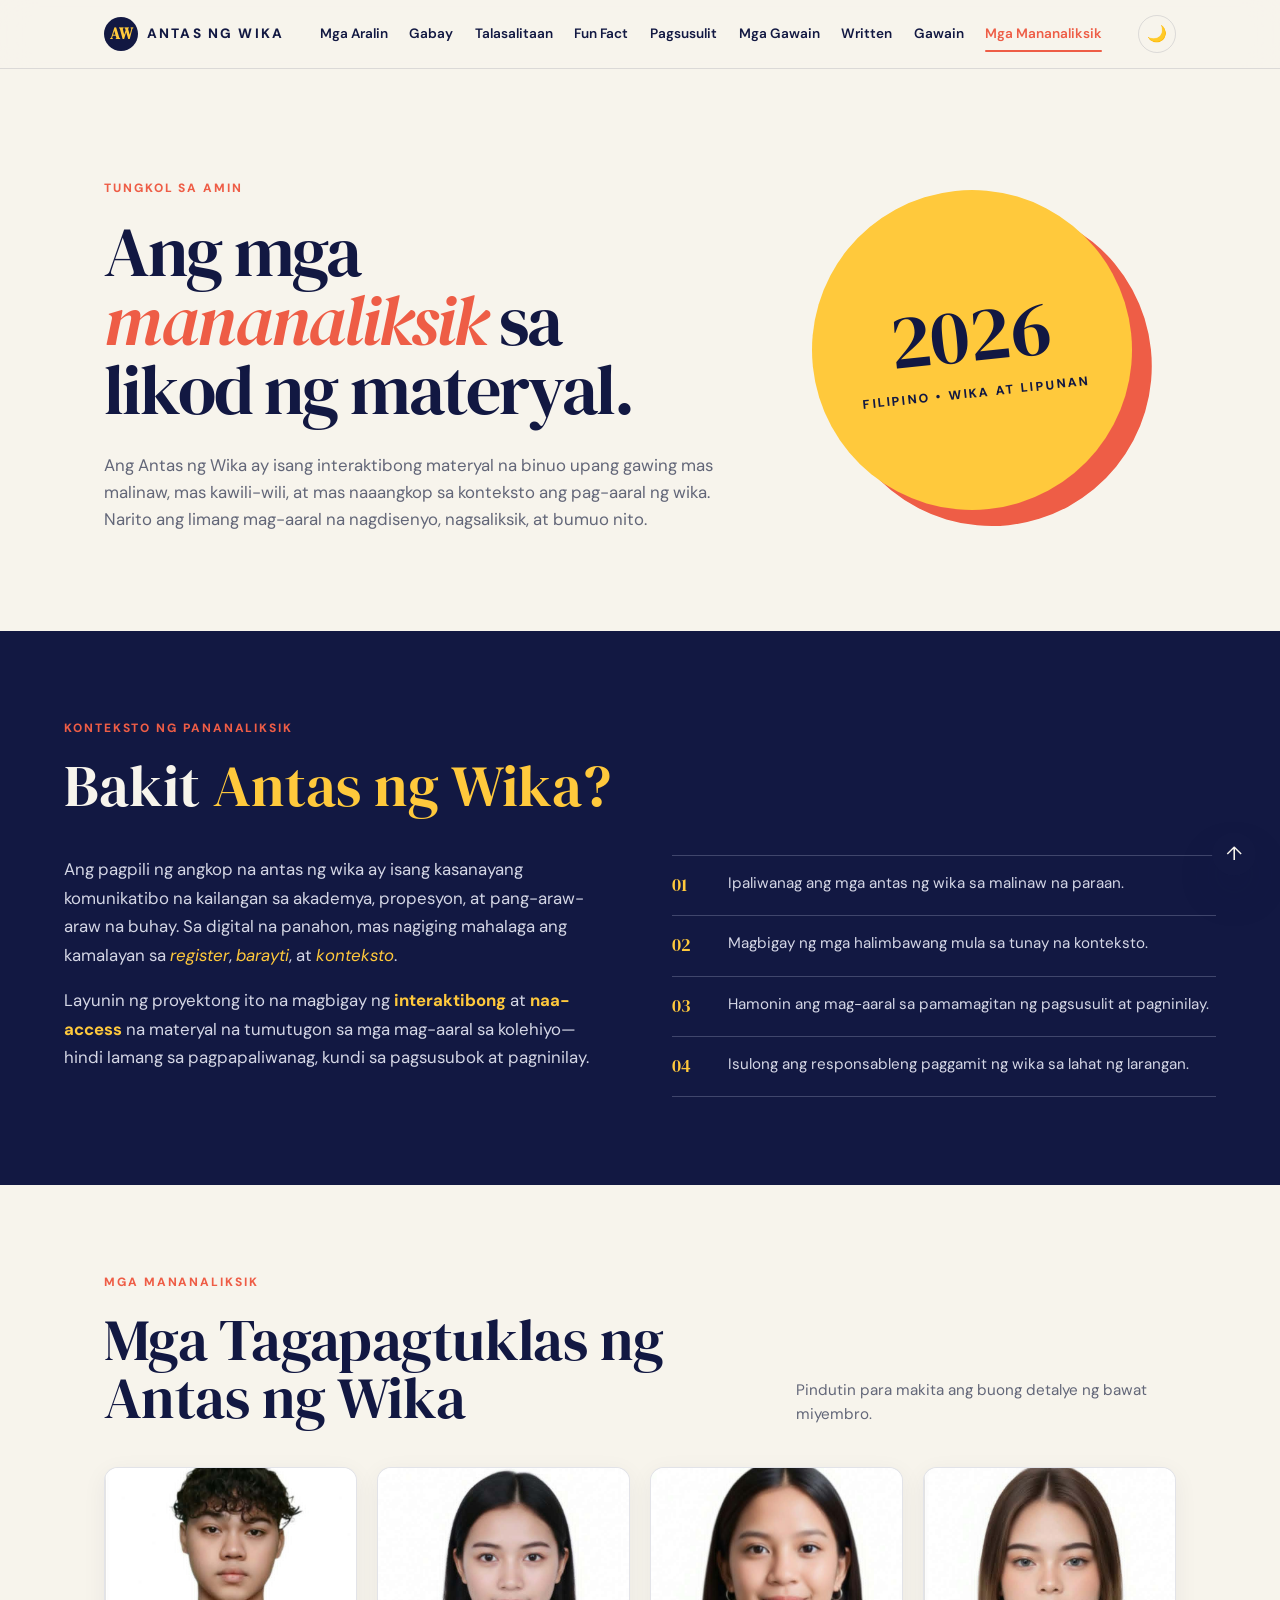
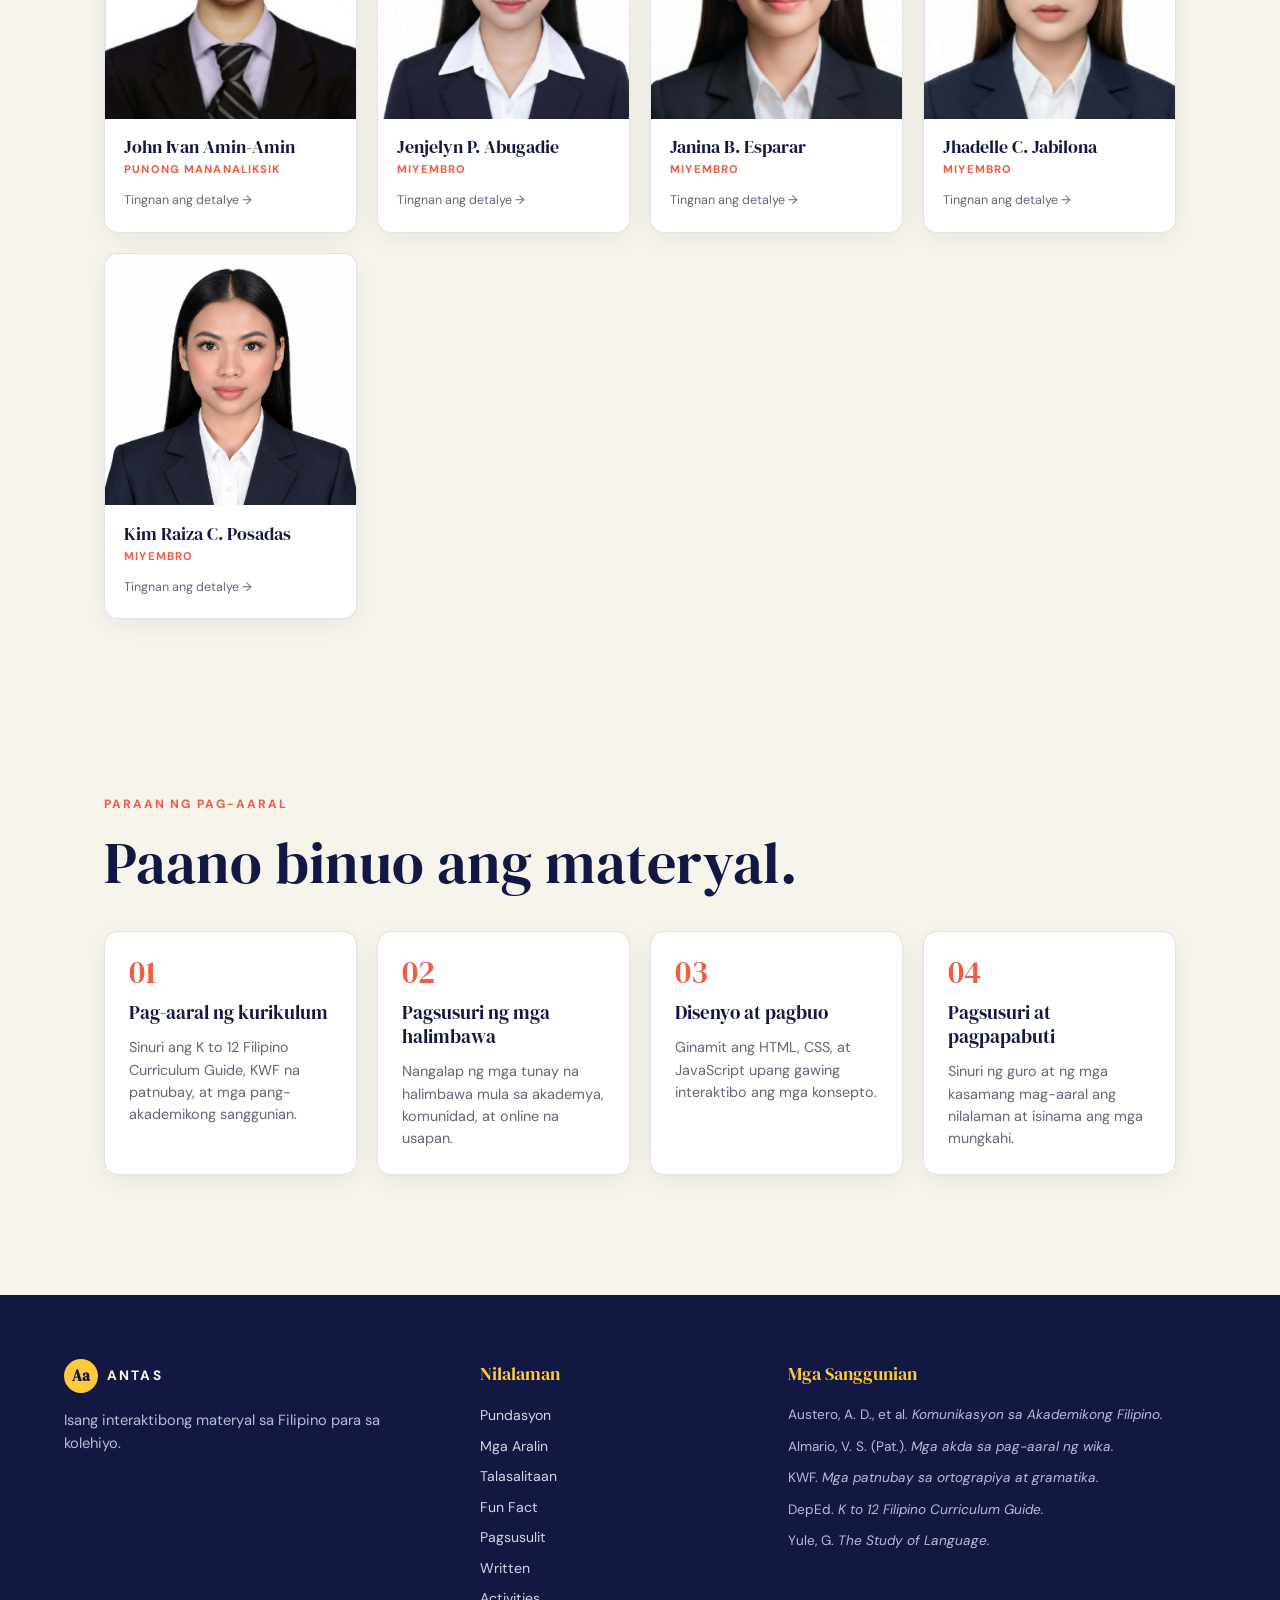
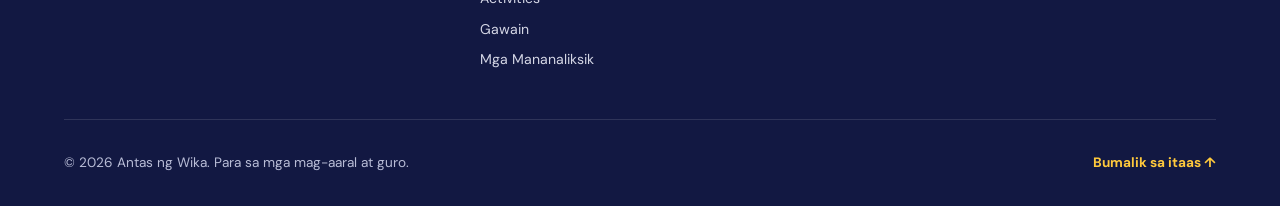
==== commit dd618a6e: "feat: add Mga Gawain page (interactive + download) - Bagong gawain.html na may 40 tanong (2 sections" ====
--- a/about.html
+++ b/about.html
@@ -25,7 +25,9 @@
         <a href="index.html#talasalitaan">Talasalitaan</a>
         <a href="index.html#funfact">Fun Fact</a>
         <a href="index.html#pagsusulit">Pagsusulit</a>
+        <a href="index.html#activities">Mga Gawain</a>
         <a href="pagsusulit.html">Written</a>
+        <a href="gawain.html">Gawain</a>
         <a href="about.html" class="active" aria-current="page">Mga Mananaliksik</a>
       </div>
       <div class="nav-tools">
@@ -169,7 +171,9 @@
             <li><a href="index.html#talasalitaan">Talasalitaan</a></li>
             <li><a href="index.html#funfact">Fun Fact</a></li>
             <li><a href="index.html#pagsusulit">Pagsusulit</a></li>
-            <li><a href="pagsusulit.html">Written Quiz</a></li>
+            <li><a href="pagsusulit.html">Written</a></li>
+            <li><a href="index.html#activities">Activities</a></li>
+            <li><a href="gawain.html">Gawain</a></li>
             <li><a href="about.html">Mga Mananaliksik</a></li>
           </ul>
         </div>
--- a/styles.css
+++ b/styles.css
@@ -1906,3 +1906,229 @@
   .reveal { opacity: 1; transform: none; }
   .carousel-track { transition: none; }
 }
+
+/* =========================================================
+   ACTIVITY SHEETS
+   ========================================================= */
+.activities {
+  background: var(--paper);
+}
+.activity-grid {
+  display: grid;
+  grid-template-columns: repeat(auto-fit, minmax(260px, 1fr));
+  gap: 1.25rem;
+}
+.activity-card {
+  display: flex;
+  flex-direction: column;
+  gap: .75rem;
+  background: var(--card);
+  border: 1px solid var(--border);
+  border-radius: var(--radius);
+  padding: 1.5rem;
+  box-shadow: var(--shadow);
+  text-decoration: none;
+  color: inherit;
+  cursor: pointer;
+  transition: transform .3s ease, box-shadow .3s ease, border-color .3s;
+  position: relative;
+  overflow: hidden;
+}
+.activity-card::before {
+  content: "";
+  position: absolute;
+  left: 0; top: 0; bottom: 0;
+  width: 5px;
+  background: var(--coral);
+  transform: scaleY(0);
+  transform-origin: top;
+  transition: transform .4s ease;
+}
+.activity-card:hover {
+  transform: translateY(-6px);
+  box-shadow: var(--shadow-lg);
+  border-color: var(--coral);
+}
+.activity-card:hover::before {
+  transform: scaleY(1);
+}
+.activity-card:focus-visible {
+  outline: 3px solid var(--coral);
+  outline-offset: 3px;
+}
+.activity-card-header {
+  display: flex;
+  justify-content: space-between;
+  align-items: center;
+  margin-bottom: .25rem;
+}
+.activity-no {
+  font-family: "DM Serif Display", serif;
+  font-size: 2rem;
+  color: var(--coral);
+  line-height: 1;
+}
+.activity-icon {
+  font-size: 1.75rem;
+  opacity: .8;
+  transition: transform .3s ease;
+}
+.activity-card:hover .activity-icon {
+  transform: scale(1.15) rotate(-8deg);
+}
+.activity-card h3 {
+  font-family: "DM Serif Display", serif;
+  font-weight: 400;
+  font-size: 1.25rem;
+  line-height: 1.2;
+  margin: 0;
+  color: var(--ink);
+}
+.activity-card p {
+  margin: 0;
+  color: var(--muted);
+  font-size: .9rem;
+  line-height: 1.55;
+  flex: 1;
+}
+.activity-link {
+  display: inline-block;
+  margin-top: .5rem;
+  font-size: .85rem;
+  font-weight: 700;
+  color: var(--coral);
+  transition: transform .2s ease;
+}
+.activity-card:hover .activity-link {
+  transform: translateX(6px);
+}
+body.dark .activity-card::before {
+  background: var(--yellow);
+}
+body.dark .activity-card:hover {
+  border-color: var(--yellow);
+}
+body.dark .activity-card:hover .activity-link {
+  color: var(--yellow);
+}
+
+@media (max-width: 600px) {
+  .activity-grid {
+    grid-template-columns: 1fr;
+  }
+  .activity-card {
+    padding: 1.25rem 1rem;
+  }
+  .activity-card h3 {
+    font-size: 1.1rem;
+  }
+  .activity-no {
+    font-size: 1.6rem;
+  }
+  .activity-icon {
+    font-size: 1.5rem;
+  }
+}
+
+/* =========================================================
+   ACTIVITY SHEETS (GDrive Links)
+   ========================================================= */
+.activities {
+  background: var(--paper);
+}
+.activity-grid {
+  display: grid;
+  grid-template-columns: repeat(auto-fit, minmax(260px, 1fr));
+  gap: 1.25rem;
+}
+.activity-card {
+  display: flex;
+  flex-direction: column;
+  gap: .75rem;
+  background: var(--card);
+  border: 1px solid var(--border);
+  border-radius: var(--radius);
+  padding: 1.5rem;
+  box-shadow: var(--shadow);
+  text-decoration: none;
+  color: inherit;
+  cursor: pointer;
+  transition: transform .3s ease, box-shadow .3s ease, border-color .3s;
+  position: relative;
+  overflow: hidden;
+}
+.activity-card::before {
+  content: "";
+  position: absolute;
+  left: 0; top: 0; bottom: 0;
+  width: 5px;
+  background: var(--coral);
+  transform: scaleY(0);
+  transform-origin: top;
+  transition: transform .4s ease;
+}
+.activity-card:hover {
+  transform: translateY(-6px);
+  box-shadow: var(--shadow-lg);
+  border-color: var(--coral);
+}
+.activity-card:hover::before { transform: scaleY(1); }
+.activity-card:focus-visible {
+  outline: 3px solid var(--coral);
+  outline-offset: 3px;
+}
+.activity-card-header {
+  display: flex;
+  justify-content: space-between;
+  align-items: center;
+  margin-bottom: .25rem;
+}
+.activity-no {
+  font-family: "DM Serif Display", serif;
+  font-size: 2rem;
+  color: var(--coral);
+  line-height: 1;
+}
+.activity-icon {
+  font-size: 1.75rem;
+  opacity: .8;
+  transition: transform .3s ease;
+}
+.activity-card:hover .activity-icon {
+  transform: scale(1.15) rotate(-8deg);
+}
+.activity-card h3 {
+  font-family: "DM Serif Display", serif;
+  font-weight: 400;
+  font-size: 1.25rem;
+  line-height: 1.2;
+  margin: 0;
+  color: var(--ink);
+}
+.activity-card p {
+  margin: 0;
+  color: var(--muted);
+  font-size: .9rem;
+  line-height: 1.55;
+  flex: 1;
+}
+.activity-link {
+  display: inline-block;
+  margin-top: .5rem;
+  font-size: .85rem;
+  font-weight: 700;
+  color: var(--coral);
+  transition: transform .2s ease;
+}
+.activity-card:hover .activity-link { transform: translateX(6px); }
+body.dark .activity-card::before { background: var(--yellow); }
+body.dark .activity-card:hover { border-color: var(--yellow); }
+body.dark .activity-card:hover .activity-link { color: var(--yellow); }
+
+@media (max-width: 600px) {
+  .activity-grid { grid-template-columns: 1fr; }
+  .activity-card { padding: 1.25rem 1rem; }
+  .activity-card h3 { font-size: 1.1rem; }
+  .activity-no { font-size: 1.6rem; }
+  .activity-icon { font-size: 1.5rem; }
+}
